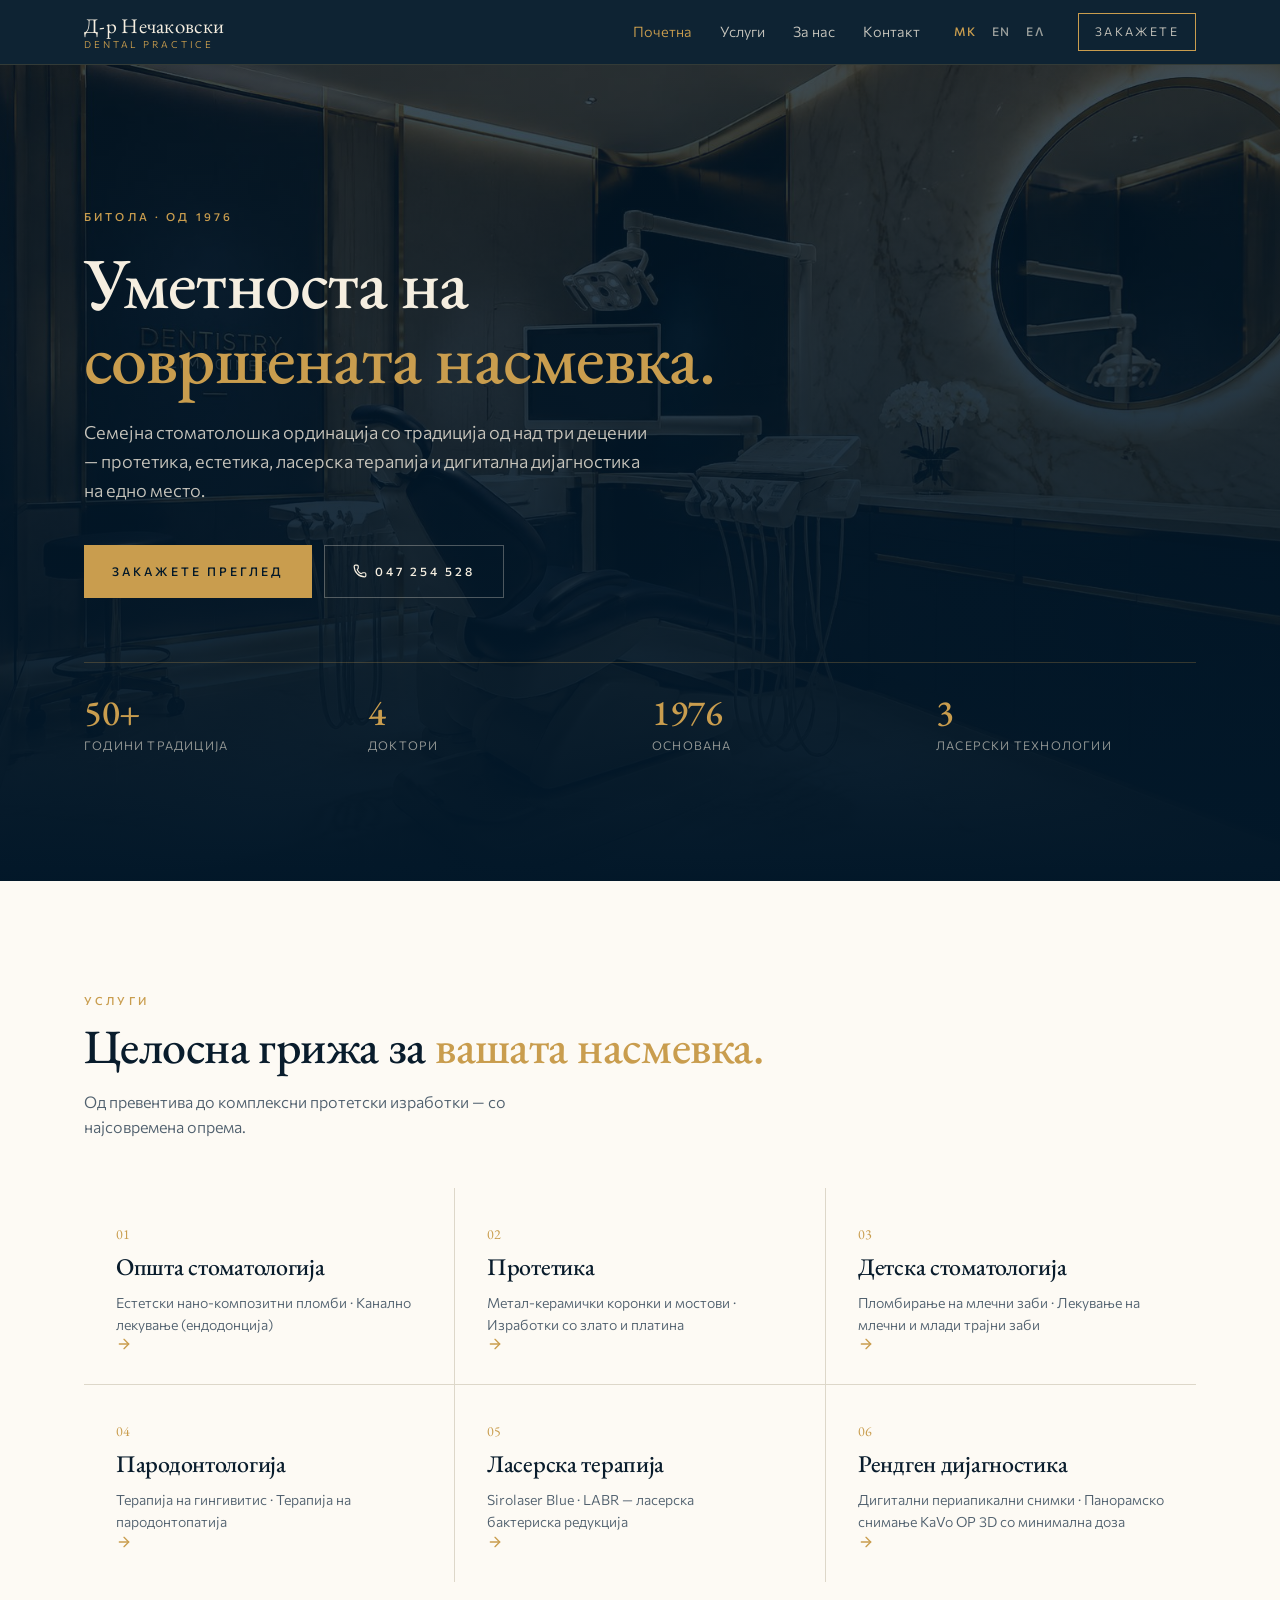
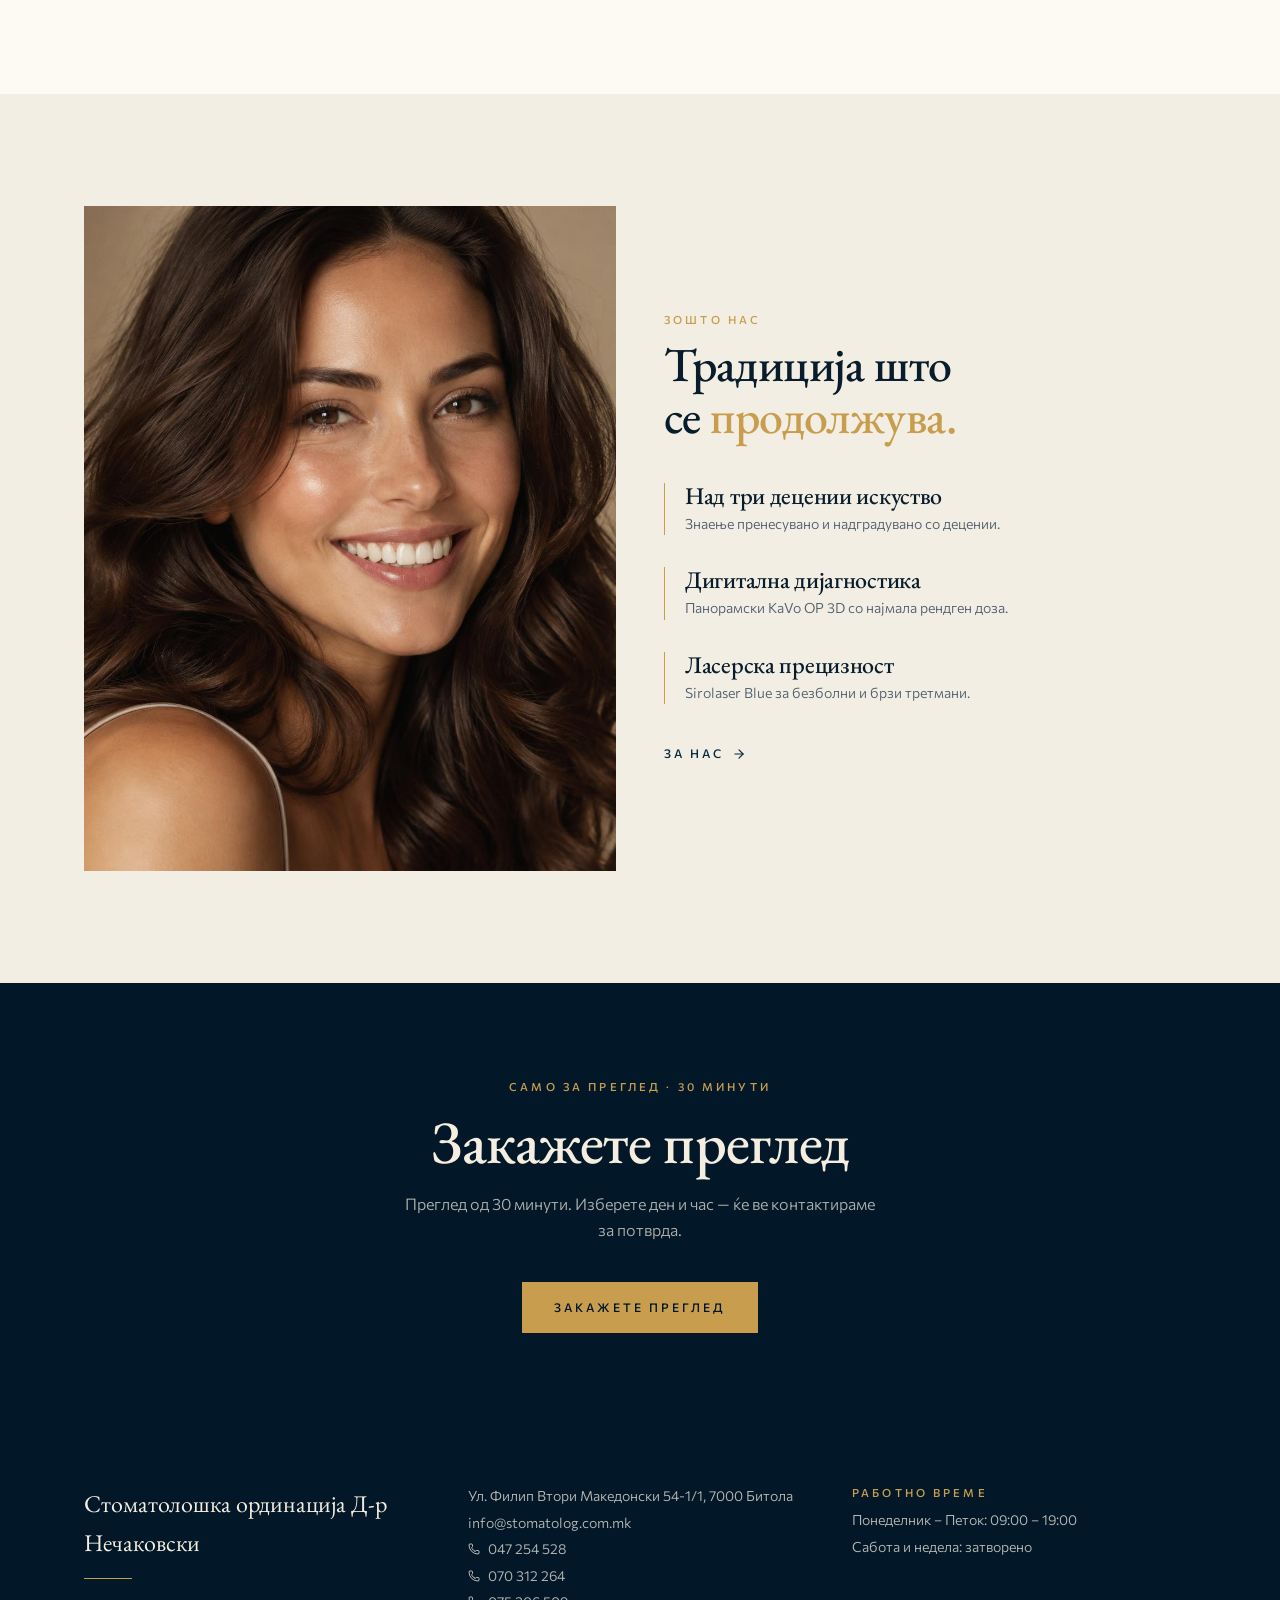
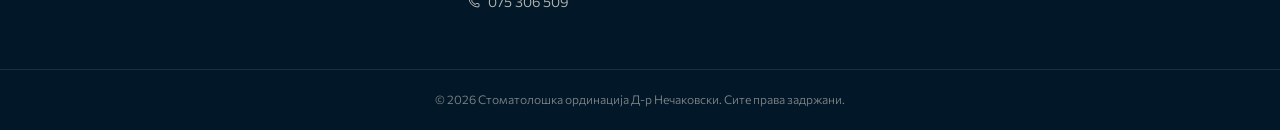
==== index.html @ 0f042809 "Add the Nechakovski practice site (necako build) Static MK/EN/EL rebuild of the Lovable preview: hom" ====
<!doctype html>
<html lang="mk">
<head>
<meta charset="utf-8">
<meta name="viewport" content="width=device-width, initial-scale=1">
<title>Д-р Нечаковски · Стоматолошка ординација во Битола</title>
<meta name="description" content="Семејна стоматолошка ординација во Битола: протетика, естетика, ласер и дигитална дијагностика. Закажете преглед онлајн.">
<meta name="robots" content="noindex, nofollow">
<meta property="og:type" content="website">
<meta property="og:title" content="Д-р Нечаковски · Стоматолошка ординација во Битола">
<meta property="og:description" content="Протетика, естетика, ласерска терапија. Закажете преглед онлајн.">
<meta name="twitter:card" content="summary_large_image">
<link rel="icon" href="assets/favicon.ico" type="image/x-icon">
<link rel="preload" as="image" href="assets/hero.jpg">
<link rel="preconnect" href="https://fonts.googleapis.com">
<link rel="preconnect" href="https://fonts.gstatic.com" crossorigin>
<link rel="stylesheet" href="https://fonts.googleapis.com/css2?family=EB+Garamond:wght@400;500;600&family=Commissioner:wght@300;400;500;600&display=swap">
<link rel="stylesheet" href="assets/site.css">
</head>
<body>

<div id="site-header"></div>

<main>

  <!-- Hero -->
  <section class="hero">
    <img class="hero-img" src="assets/hero.jpg" alt="" width="1600" height="1008" fetchpriority="high">
    <div class="hero-veil"></div>
    <div class="wrap hero-inner">
      <p class="eyebrow" data-i18n="heroEyebrow">Битола · од 1976</p>
      <h1 data-i18n-pair="heroTitle|heroTitleEm">Уметноста на <em>совршената насмевка.</em></h1>
      <p class="hero-text" data-i18n="heroText">Семејна стоматолошка ординација со традиција од над три децении — протетика, естетика, ласерска терапија и дигитална дијагностика на едно место.</p>
      <div class="hero-cta">
        <a class="btn btn-gold" href="booking.html"><span data-i18n="ctaBook">Закажете преглед</span></a>
        <a class="btn btn-ghost" id="hero-call" href="tel:+38947254528"></a>
      </div>
      <dl class="stats" id="stats"></dl>
    </div>
  </section>

  <!-- Services -->
  <section class="wrap section services">
    <p class="eyebrow" data-i18n="servicesEyebrow">Услуги</p>
    <h2 data-i18n-pair="servicesTitle|servicesTitleEm">Целосна грижа за <em>вашата насмевка.</em></h2>
    <p class="lede" data-i18n="servicesText">Од превентива до комплексни протетски изработки — со најсовремена опрема.</p>
    <div class="card-grid" id="service-cards"></div>
  </section>

  <!-- Why us -->
  <section class="split">
    <div class="wrap split-inner">
      <img src="assets/smile.jpg" alt="" loading="lazy" width="1008" height="1200">
      <div>
        <p class="eyebrow" data-i18n="whyTitle">Зошто нас</p>
        <h2 data-i18n-pair="aboutTitle|aboutTitleEm">Традиција што се <em>продолжува.</em></h2>
        <div class="why" id="why-list"></div>
        <a class="text-link" href="about.html" id="about-link"></a>
      </div>
    </div>
  </section>

  <!-- Booking CTA -->
  <section class="cta-band">
    <div class="wrap">
      <p class="eyebrow" data-i18n="bookInfo">Само за преглед · 30 минути</p>
      <h2 data-i18n="bookTitle">Закажете преглед</h2>
      <p class="sub" data-i18n="bookText">Преглед од 30 минути. Изберете ден и час — ќе ве контактираме за потврда.</p>
      <a class="btn btn-gold" href="booking.html"><span data-i18n="ctaBook">Закажете преглед</span></a>
    </div>
  </section>

</main>

<div id="site-footer"></div>

<script src="assets/i18n.js"></script>
<script>
window.PAGE_RENDER = function (t) {
  var S = window.SITE, el = S.el, C = window.CLINIC;

  /* Call button in the hero */
  var call = document.getElementById("hero-call");
  call.href = S.tel(C.phones[0]);
  call.innerHTML = S.icons.phone;
  call.appendChild(document.createTextNode(" " + C.phones[0]));

  /* Stats */
  var stats = [
    { n: "50", suffix: "+", l: t.stats.years },
    { n: "4", suffix: "", l: t.stats.doctors },
    { n: "1976", suffix: "", l: t.stats.founded },
    { n: "3", suffix: "", l: t.stats.laser }
  ];
  var dl = document.getElementById("stats");
  dl.replaceChildren.apply(dl, stats.map(function (s) {
    var box = el("div");
    box.appendChild(el("dt", null, s.n + s.suffix));
    box.appendChild(el("dd", null, s.l));
    return box;
  }));

  /* Service cards */
  var grid = document.getElementById("service-cards");
  grid.replaceChildren.apply(grid, t.categories.map(function (cat, i) {
    var a = el("a", "card");
    a.href = "services.html";
    a.appendChild(el("span", "card-num", "0" + (i + 1)));
    a.appendChild(el("h3", null, cat.name));
    a.appendChild(el("p", null, cat.items.slice(0, 2).join(" · ")));
    var arrow = el("span", "arrow");
    arrow.innerHTML = S.icons.arrow16;
    a.appendChild(arrow);
    return a;
  }));

  /* Why us */
  var why = document.getElementById("why-list");
  why.replaceChildren.apply(why, t.why.map(function (w) {
    var box = el("div", "why-item");
    box.appendChild(el("h3", null, w.t));
    box.appendChild(el("p", null, w.d));
    return box;
  }));

  /* About link */
  var link = document.getElementById("about-link");
  link.textContent = t.nav.about + " ";
  var arrow = el("span");
  arrow.innerHTML = window.SITE.icons.arrow;
  link.appendChild(arrow);
};
</script>
<script src="assets/site.js"></script>
</body>
</html>
---- assets/site.css ----
/* ==========================================================================
   Д-р Нечаковски · Dental Practice
   Design tokens kept byte-identical to the original build; typography
   rebuilt on EB Garamond + Commissioner so Latin, Cyrillic and Greek all
   render in the real typeface (Cormorant Garamond ships no Greek glyphs).
   ========================================================================== */

:root {
  --radius: .25rem;

  --background: oklch(98.5% .008 85);
  --foreground: oklch(22% .04 245);
  --card: oklch(100% 0 0);
  --primary: oklch(27% .06 245);
  --primary-foreground: oklch(97% .015 85);
  --secondary: oklch(95% .015 85);
  --muted: oklch(95% .012 85);
  --muted-foreground: oklch(48% .03 245);
  --gold: oklch(72% .11 80);
  --gold-soft: oklch(86% .06 85);
  --ink: oklch(20% .045 245);
  --ink-foreground: oklch(95% .02 85);
  --destructive: oklch(57.7% .245 27.325);
  --border: oklch(88% .02 85);
  --input: oklch(86% .02 85);

  --font-display: "EB Garamond", "Cormorant Garamond", Georgia, serif;
  --font-sans: "Commissioner", "Manrope", system-ui, -apple-system, sans-serif;

  --wrap: 72rem;   /* max-w-6xl */
  --gutter: 1.25rem;
  --header-h: 4rem;
}

*,
*::before,
*::after { box-sizing: border-box; margin: 0; padding: 0; border: 0 solid var(--border); }

html {
  -webkit-text-size-adjust: 100%;
  scroll-behavior: smooth;
  scroll-padding-top: calc(var(--header-h) + 1rem);
}

body {
  background-color: var(--background);
  color: var(--foreground);
  font-family: var(--font-sans);
  font-size: 1rem;
  line-height: 1.6;
  font-weight: 350;
  font-optical-sizing: auto;
  -webkit-font-smoothing: antialiased;
  -moz-osx-font-smoothing: grayscale;
  font-synthesis-weight: none;
  text-rendering: optimizeLegibility;
}

img, svg, video, iframe { display: block; vertical-align: middle; }
img, video { max-width: 100%; height: auto; }
ul, ol { list-style: none; }
a { color: inherit; text-decoration: none; }
button, input, select, textarea { font: inherit; letter-spacing: inherit; color: inherit; background: transparent; }
button { cursor: pointer; }

:focus-visible { outline: 2px solid var(--gold); outline-offset: 3px; }

/* --------------------------------------------------------------------------
   Display typography
   -------------------------------------------------------------------------- */

h1, h2, h3, h4 {
  font-family: var(--font-display);
  font-weight: 500;
  letter-spacing: -.012em;
  line-height: 1.08;
  text-wrap: balance;
  font-variant-numeric: lining-nums;
  font-feature-settings: "kern" 1, "liga" 1, "calt" 1;
}

/* The accent phrase is gold, never slanted. A Garamond italic turns Cyrillic
   т into a handwritten form that reads as a Bulgarian m — the practice asked
   for no italic anywhere, so this is upright in every language. */
h1 em, h2 em, h3 em, .display em { font-style: normal; color: var(--gold); }

p { text-wrap: pretty; }

.eyebrow {
  font-family: var(--font-sans);
  font-size: .7rem;
  font-weight: 500;
  letter-spacing: .28em;
  text-transform: uppercase;
  color: var(--gold);
  line-height: 1.4;
}

.gold-rule { display: block; width: 3rem; height: 1px; background: var(--gold); }

.muted { color: var(--muted-foreground); }

/* --------------------------------------------------------------------------
   Layout helpers
   -------------------------------------------------------------------------- */

.wrap { width: 100%; max-width: var(--wrap); margin-inline: auto; padding-inline: var(--gutter); }
.wrap-4xl { max-width: 56rem; }
.wrap-3xl { max-width: 48rem; }

.section { padding-block: 5rem; }
.lede { max-width: 36rem; margin-top: 1rem; color: var(--muted-foreground); }

@media (min-width: 48rem) {
  .section { padding-block: 7rem; }
}

/* --------------------------------------------------------------------------
   Buttons
   -------------------------------------------------------------------------- */

.btn {
  display: inline-flex;
  align-items: center;
  justify-content: center;
  gap: .5rem;
  padding: 1rem 1.75rem;
  font-size: .75rem;
  font-weight: 500;
  letter-spacing: .25em;
  text-transform: uppercase;
  transition: background-color .2s, color .2s, border-color .2s;
}

.btn-gold { background: var(--gold); color: var(--ink); }
.btn-gold:hover { background: var(--gold-soft); }

.btn-ghost { border: 1px solid color-mix(in oklab, var(--ink-foreground) 30%, transparent); }
.btn-ghost:hover { border-color: var(--gold); color: var(--gold); }

.btn-primary { background: var(--primary); color: var(--primary-foreground); }
.btn-primary:hover { background: var(--gold); color: var(--ink); }

.btn svg { flex: none; }

/* --------------------------------------------------------------------------
   Header
   -------------------------------------------------------------------------- */

.site-header {
  position: sticky;
  top: 0;
  z-index: 50;
  background: color-mix(in oklab, var(--ink) 95%, transparent);
  color: var(--ink-foreground);
  border-bottom: 1px solid color-mix(in oklab, var(--gold) 20%, transparent);
  backdrop-filter: blur(12px);
}

.header-bar {
  display: flex;
  align-items: center;
  justify-content: space-between;
  height: var(--header-h);
}

.brand { line-height: 1.15; }
.brand-name { display: block; font-family: var(--font-display); font-size: 1.3rem; letter-spacing: .015em; }
.brand-sub { display: block; margin-top: .1rem; font-size: .6rem; letter-spacing: .3em; text-transform: uppercase; color: var(--gold); }

.nav-desktop { display: none; align-items: center; gap: 1.75rem; font-size: .9rem; }
.nav-desktop a { color: color-mix(in oklab, var(--ink-foreground) 80%, transparent); transition: color .2s; }
.nav-desktop a:hover { color: var(--gold); }
.nav-desktop a[aria-current="page"] { color: var(--gold); }

.nav-book {
  border: 1px solid var(--gold);
  padding: .5rem 1rem;
  font-size: .75rem;
  letter-spacing: .2em;
  text-transform: uppercase;
  color: var(--gold);
}
.nav-book:hover { background: var(--gold); color: var(--ink) !important; }

.lang {
  display: flex;
  align-items: center;
  gap: .25rem;
  font-size: .75rem;
  letter-spacing: .1em;
}
.lang button {
  padding: .25rem .375rem;
  color: color-mix(in oklab, var(--ink-foreground) 60%, transparent);
  transition: color .2s;
  font-weight: 500;
}
.lang button:hover { color: var(--ink-foreground); }
.lang button[aria-pressed="true"] { color: var(--gold); }

.header-mobile { display: flex; align-items: center; gap: .5rem; }
.menu-toggle { padding: .5rem; display: grid; place-items: center; }

.nav-mobile {
  display: none;
  border-top: 1px solid color-mix(in oklab, var(--gold) 20%, transparent);
  padding: 0 var(--gutter) 1.5rem;
}
.nav-mobile.open { display: block; }
.nav-mobile a.m-link {
  display: block;
  padding: 1rem 0;
  font-family: var(--font-display);
  font-size: 1.5rem;
  border-bottom: 1px solid color-mix(in oklab, var(--ink-foreground) 10%, transparent);
}
.nav-mobile .m-book {
  display: block;
  margin-top: 1.25rem;
  padding: .75rem;
  text-align: center;
  background: var(--gold);
  color: var(--ink);
  font-size: .75rem;
  letter-spacing: .25em;
  text-transform: uppercase;
}

@media (min-width: 48rem) {
  .nav-desktop { display: flex; }
  .header-mobile { display: none; }
  .nav-mobile { display: none !important; }
}

/* --------------------------------------------------------------------------
   Hero
   -------------------------------------------------------------------------- */

.hero {
  position: relative;
  overflow: hidden;
  background: var(--ink);
  color: var(--ink-foreground);
}
.hero-img {
  position: absolute;
  inset: 0;
  width: 100%;
  height: 100%;
  object-fit: cover;
  opacity: .4;
}
.hero-veil {
  position: absolute;
  inset: 0;
  background: linear-gradient(to bottom,
    color-mix(in oklab, var(--ink) 40%, transparent),
    color-mix(in oklab, var(--ink) 70%, transparent) 50%,
    var(--ink));
}
.hero-inner { position: relative; padding-top: 6rem; padding-bottom: 5rem; }

.hero h1 {
  max-width: 48rem;
  margin-top: 1.25rem;
  font-size: clamp(2.75rem, 9vw, 4.5rem);
  line-height: 1.04;
}
.hero-text {
  max-width: 36rem;
  margin-top: 1.5rem;
  font-size: 1rem;
  color: color-mix(in oklab, var(--ink-foreground) 80%, transparent);
}
.hero-cta { display: flex; flex-direction: column; gap: .75rem; margin-top: 2.5rem; }

.stats {
  display: grid;
  grid-template-columns: repeat(2, minmax(0, 1fr));
  gap: 1.5rem;
  margin-top: 4rem;
  padding-top: 2rem;
  border-top: 1px solid color-mix(in oklab, var(--gold) 25%, transparent);
}
.stats dt {
  font-family: var(--font-display);
  font-size: 2.25rem;
  font-weight: 500;
  line-height: 1;
  color: var(--gold);
  font-variant-numeric: lining-nums tabular-nums;
  letter-spacing: -.01em;
}
.stats dd {
  margin-top: .35rem;
  font-size: .75rem;
  letter-spacing: .1em;
  text-transform: uppercase;
  color: color-mix(in oklab, var(--ink-foreground) 60%, transparent);
  line-height: 1.4;
}

@media (min-width: 40rem) {
  .hero-cta { flex-direction: row; }
}
@media (min-width: 48rem) {
  .hero-inner { padding-top: 9rem; padding-bottom: 8rem; }
  .hero-text { font-size: 1.125rem; }
  .stats { grid-template-columns: repeat(4, minmax(0, 1fr)); }
}

/* --------------------------------------------------------------------------
   Page hero (inner pages)
   -------------------------------------------------------------------------- */

.page-hero {
  background: var(--ink);
  color: var(--ink-foreground);
  padding-top: 4rem;
  padding-bottom: 3.5rem;
}
.page-hero h1 { margin-top: .75rem; font-size: clamp(2.5rem, 7vw, 3.75rem); }
.page-hero .gold-rule { margin-top: 1.5rem; }

/* --------------------------------------------------------------------------
   Services grid (home)
   -------------------------------------------------------------------------- */

.services h2 { margin-top: .75rem; font-size: clamp(2.25rem, 5vw, 3rem); }

.card-grid {
  display: grid;
  gap: 1px;
  background: var(--border);
  margin-top: 3rem;
}
.card {
  display: block;
  background: var(--background);
  padding: 2rem;
  transition: background-color .25s;
}
.card:hover { background: var(--card); }
.card-num { font-family: var(--font-display); font-size: .875rem; color: var(--gold); font-variant-numeric: lining-nums; }
.card h3 { margin-top: .5rem; font-size: 1.5rem; }
.card p { margin-top: .75rem; font-size: .875rem; color: var(--muted-foreground); }
.card .arrow { margin-top: 1.25rem; color: var(--gold); transition: transform .25s; }
.card:hover .arrow { transform: translateX(.25rem); }

@media (min-width: 40rem) { .card-grid { grid-template-columns: repeat(2, minmax(0, 1fr)); } }
@media (min-width: 64rem) { .card-grid { grid-template-columns: repeat(3, minmax(0, 1fr)); } }

/* --------------------------------------------------------------------------
   Why us / split section
   -------------------------------------------------------------------------- */

.split { background: var(--secondary); }
.split-inner {
  display: grid;
  gap: 3rem;
  align-items: center;
  padding-block: 5rem;
}
.split img { width: 100%; aspect-ratio: 4 / 5; object-fit: cover; height: auto; }
.split h2 { margin-top: .75rem; font-size: clamp(2.25rem, 5vw, 3rem); }
.why { margin-top: 2.5rem; display: grid; gap: 2rem; }
.why-item { border-left: 1px solid var(--gold); padding-left: 1.25rem; }
.why-item h3 { font-size: 1.5rem; }
.why-item p { margin-top: .25rem; font-size: .875rem; color: var(--muted-foreground); }
.text-link {
  display: inline-flex;
  align-items: center;
  gap: .5rem;
  margin-top: 2.5rem;
  font-size: .75rem;
  font-weight: 500;
  letter-spacing: .25em;
  text-transform: uppercase;
  color: var(--primary);
  transition: color .2s;
}
.text-link:hover { color: var(--gold); }

@media (min-width: 48rem) {
  .split-inner { grid-template-columns: repeat(2, minmax(0, 1fr)); padding-block: 7rem; }
}

/* --------------------------------------------------------------------------
   Closing CTA band
   -------------------------------------------------------------------------- */

.cta-band { background: var(--ink); color: var(--ink-foreground); }
.cta-band .wrap { max-width: 56rem; text-align: center; padding-block: 5rem; }
.cta-band h2 { margin-top: 1rem; font-size: clamp(2.25rem, 6vw, 3.75rem); }
.cta-band p.sub { max-width: 32rem; margin: 1rem auto 0; color: color-mix(in oklab, var(--ink-foreground) 70%, transparent); }
.cta-band .btn { margin-top: 2.5rem; padding-inline: 2rem; }

@media (min-width: 48rem) { .cta-band .wrap { padding-block: 6rem; } }

/* --------------------------------------------------------------------------
   Services page
   -------------------------------------------------------------------------- */

.service-list {
  display: grid;
  gap: 3rem;
  padding-block: 4rem;
}
.service-block .card-num { font-size: 1rem; }
.service-block h2 { margin-top: .25rem; font-size: 1.875rem; }
.service-block ul { margin-top: 1.25rem; border-top: 1px solid var(--border); }
.service-block li { padding-block: .75rem; font-size: .875rem; border-bottom: 1px solid var(--border); }
.center-cta { padding-bottom: 5rem; text-align: center; }

@media (min-width: 48rem) {
  .service-list { grid-template-columns: repeat(2, minmax(0, 1fr)); gap: 3rem; padding-block: 6rem; }
}

/* --------------------------------------------------------------------------
   About page
   -------------------------------------------------------------------------- */

.about-section { padding-block: 4rem; }
.about-photo { width: 100%; max-width: 48rem; object-fit: cover; }
.about-lede {
  margin-top: 2.5rem;
  max-width: 42rem;
  font-family: var(--font-display);
  font-size: 1.5rem;
  line-height: 1.38;
  letter-spacing: -.005em;
}
.team-grid { display: grid; gap: 1px; background: var(--border); margin-top: 3.5rem; }
.team-card { background: var(--background); padding: 2rem; }
.team-card h3 { font-size: 1.5rem; }
.team-card p { margin-top: .25rem; font-size: .75rem; letter-spacing: .1em; text-transform: uppercase; color: var(--gold); }
.founder { margin-top: 2rem; font-size: .875rem; color: var(--muted-foreground); }

@media (min-width: 40rem) { .team-grid { grid-template-columns: repeat(2, minmax(0, 1fr)); } }
@media (min-width: 48rem) {
  .about-section { padding-block: 6rem; }
  .about-lede { font-size: 1.875rem; }
}

/* --------------------------------------------------------------------------
   Contact page
   -------------------------------------------------------------------------- */

.contact-grid { display: grid; gap: 3rem; padding-block: 4rem; }
.contact-list { display: grid; gap: 2rem; align-content: start; justify-items: start; }
.contact-list > .contact-row { justify-self: stretch; }
.contact-row { display: flex; gap: 1rem; }
.contact-row svg { margin-top: .25rem; color: var(--gold); flex: none; }
.contact-row a { display: block; margin-top: .25rem; transition: color .2s; }
.contact-row a:hover { color: var(--gold); }
.contact-row p.val { margin-top: .25rem; }
.map { width: 100%; height: 24rem; border: 1px solid var(--border); }

@media (min-width: 48rem) {
  .contact-grid { grid-template-columns: repeat(2, minmax(0, 1fr)); padding-block: 6rem; }
  .map { height: 100%; min-height: 28rem; }
}

/* --------------------------------------------------------------------------
   Booking
   -------------------------------------------------------------------------- */

.booking-section { padding-block: 3.5rem; }
/* minmax(0,…) stops the scrolling day strip from stretching the grid track */
.booking-form { display: grid; grid-template-columns: minmax(0, 1fr); gap: 2.5rem; }
.booking-form > * { min-width: 0; }
.step-label { margin-bottom: 1rem; }

.day-strip {
  display: flex;
  gap: .5rem;
  overflow-x: auto;
  padding-bottom: .5rem;
  margin-inline: calc(var(--gutter) * -1);
  padding-inline: var(--gutter);
  scrollbar-width: thin;
}
.day {
  min-width: 4rem;
  flex: none;
  border: 1px solid var(--border);
  background: var(--card);
  padding: .75rem;
  text-align: center;
  transition: border-color .2s, background-color .2s, color .2s;
}
.day:hover { border-color: var(--gold); }
.day[aria-pressed="true"] { border-color: var(--primary); background: var(--primary); color: var(--primary-foreground); }
.day .dow { display: block; font-size: .65rem; letter-spacing: .1em; text-transform: uppercase; opacity: .7; }
.day .dom { display: block; font-family: var(--font-display); font-size: 1.5rem; line-height: 1.2; font-variant-numeric: lining-nums; }
.day .mon { display: block; font-size: .65rem; opacity: .7; }

.slot-grid { display: grid; grid-template-columns: repeat(4, minmax(0, 1fr)); gap: .5rem; }
.slot {
  border: 1px solid var(--border);
  background: var(--card);
  padding: .75rem 0;
  font-size: .875rem;
  font-variant-numeric: lining-nums tabular-nums;
  transition: border-color .2s, background-color .2s, color .2s;
}
.slot:hover { border-color: var(--gold); }
.slot[aria-pressed="true"] { border-color: var(--gold); background: var(--gold); color: var(--ink); }
/* shown so the day reads as full, but not offered */
.slot--taken {
  color: color-mix(in oklab, var(--muted-foreground) 55%, transparent);
  background: var(--secondary);
  border-style: dashed;
  cursor: not-allowed;
  text-decoration: line-through;
}
.slot--taken:hover { border-color: var(--border); }

@media (min-width: 40rem) { .slot-grid { grid-template-columns: repeat(5, minmax(0, 1fr)); } }

.fields { display: grid; gap: 1.25rem; }
.field { display: block; }
.field > span { font-size: .875rem; }
.field .req { color: var(--gold); }
.field .opt { color: var(--muted-foreground); }
.field input {
  width: 100%;
  margin-top: .25rem;
  padding-block: .75rem;
  font-size: 1.125rem;
  border-bottom: 1px solid var(--input);
  transition: border-color .2s;
}
.field input:focus { outline: none; border-color: var(--gold); }
.err { display: block; margin-top: .25rem; font-size: .875rem; color: var(--destructive); }

.submit { width: 100%; padding-block: 1rem; }
.submit:disabled { opacity: .6; cursor: default; }
.fineprint { text-align: center; font-size: .75rem; color: var(--muted-foreground); }

.booking-done {
  border: 1px solid color-mix(in oklab, var(--gold) 40%, transparent);
  background: var(--card);
  padding: 2.5rem;
  text-align: center;
}
.booking-done h2 { margin-top: 1rem; font-size: 2.25rem; }
.booking-done p { margin-top: .75rem; color: var(--muted-foreground); }
.booking-done .when { margin-top: 1.5rem; font-family: var(--font-display); font-size: 1.5rem; color: var(--foreground); }
.booking-done svg { margin-inline: auto; color: var(--gold); }

@media (min-width: 48rem) { .booking-section { padding-block: 5rem; } }

/* --------------------------------------------------------------------------
   Footer
   -------------------------------------------------------------------------- */

.site-footer { background: var(--ink); color: var(--ink-foreground); }
.footer-grid { display: grid; gap: 2.5rem; padding-block: 3.5rem; }
.footer-grid .f-name { font-family: var(--font-display); font-size: 1.5rem; }
.footer-grid .f-name + .gold-rule { margin-top: 1rem; }
.f-col { font-size: .875rem; color: color-mix(in oklab, var(--ink-foreground) 75%, transparent); }
.f-col > * + * { margin-top: .25rem; }
.f-col a { display: block; transition: color .2s; }
.f-col a:hover { color: var(--gold); }
.f-col a.phone { display: flex; align-items: center; gap: .5rem; }
.f-hours .eyebrow { margin-bottom: .5rem; }
.copyright {
  border-top: 1px solid color-mix(in oklab, var(--ink-foreground) 10%, transparent);
  padding-block: 1.25rem;
  text-align: center;
  font-size: .75rem;
  color: color-mix(in oklab, var(--ink-foreground) 50%, transparent);
}

@media (min-width: 48rem) {
  .footer-grid { grid-template-columns: repeat(3, minmax(0, 1fr)); }
}

/* --------------------------------------------------------------------------
   Motion
   -------------------------------------------------------------------------- */

@media (prefers-reduced-motion: reduce) {
  html { scroll-behavior: auto; }
  *, *::before, *::after { transition-duration: .01ms !important; animation-duration: .01ms !important; }
}
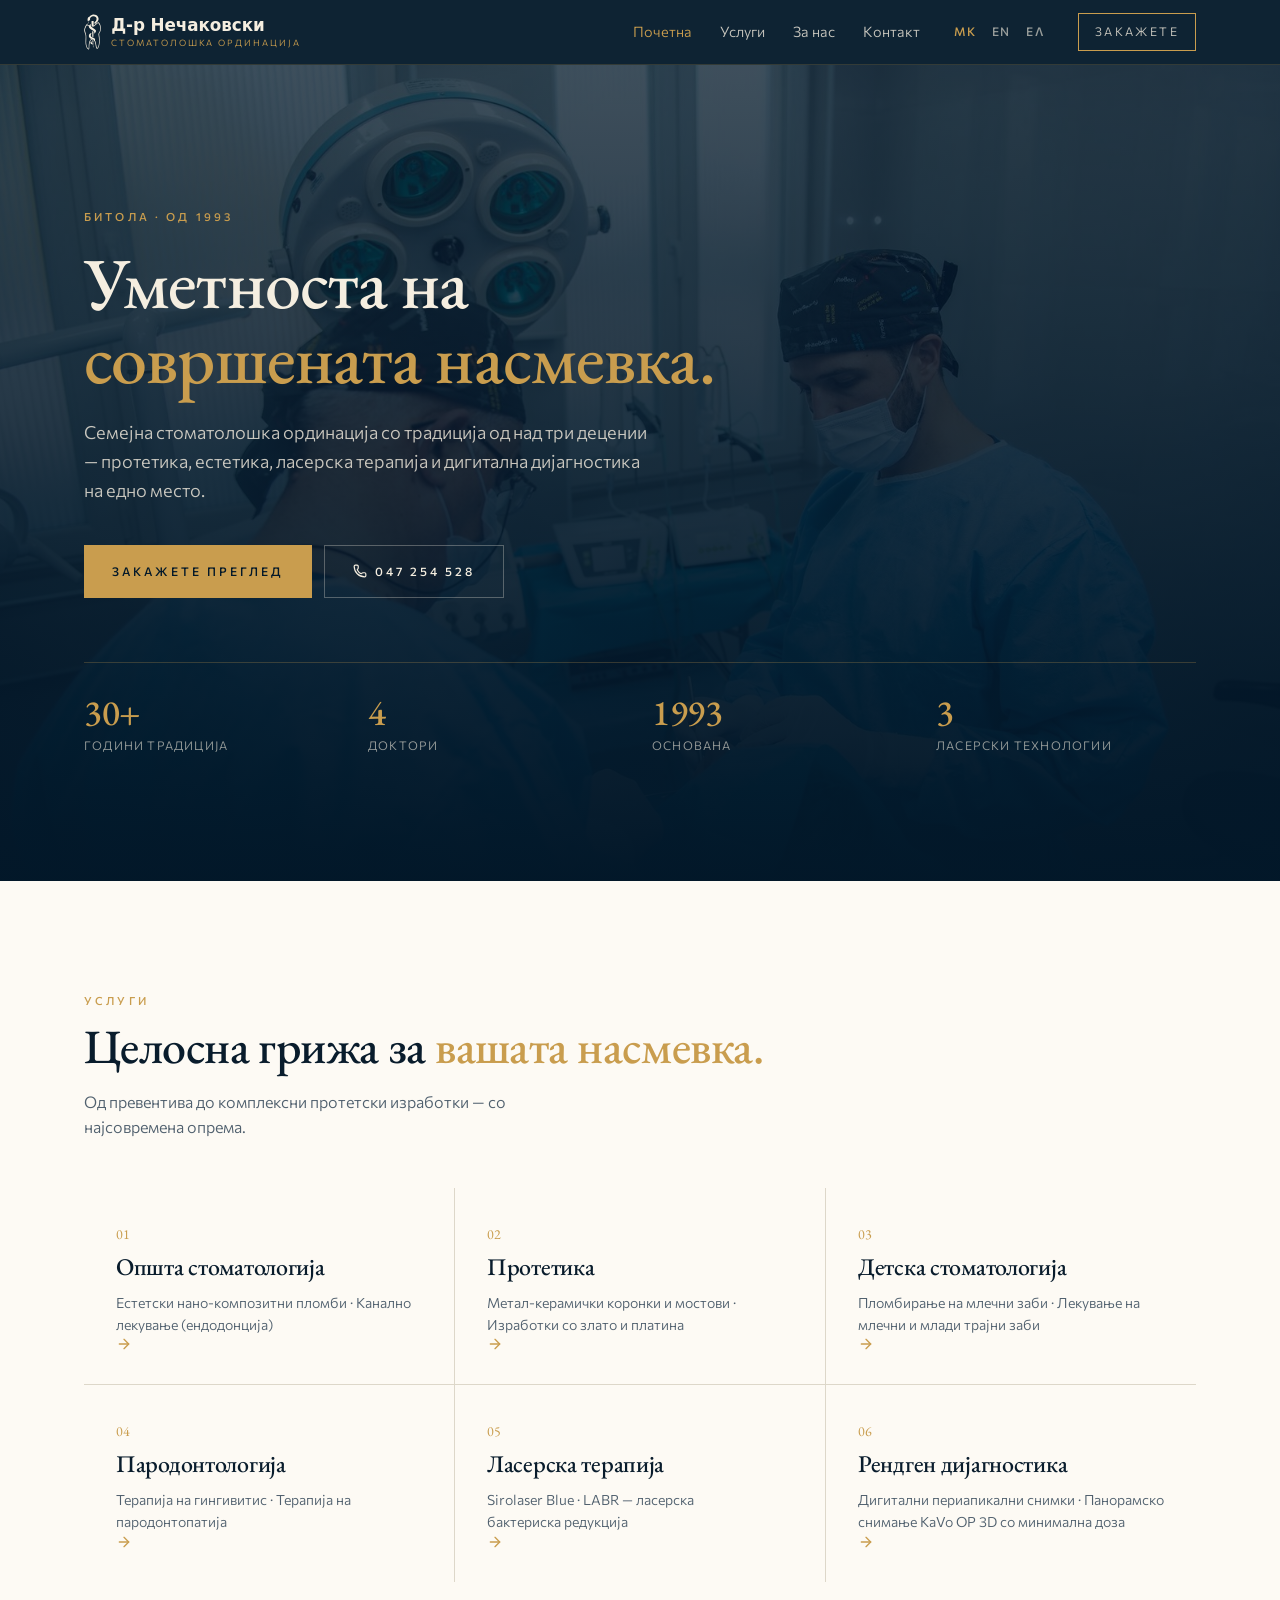
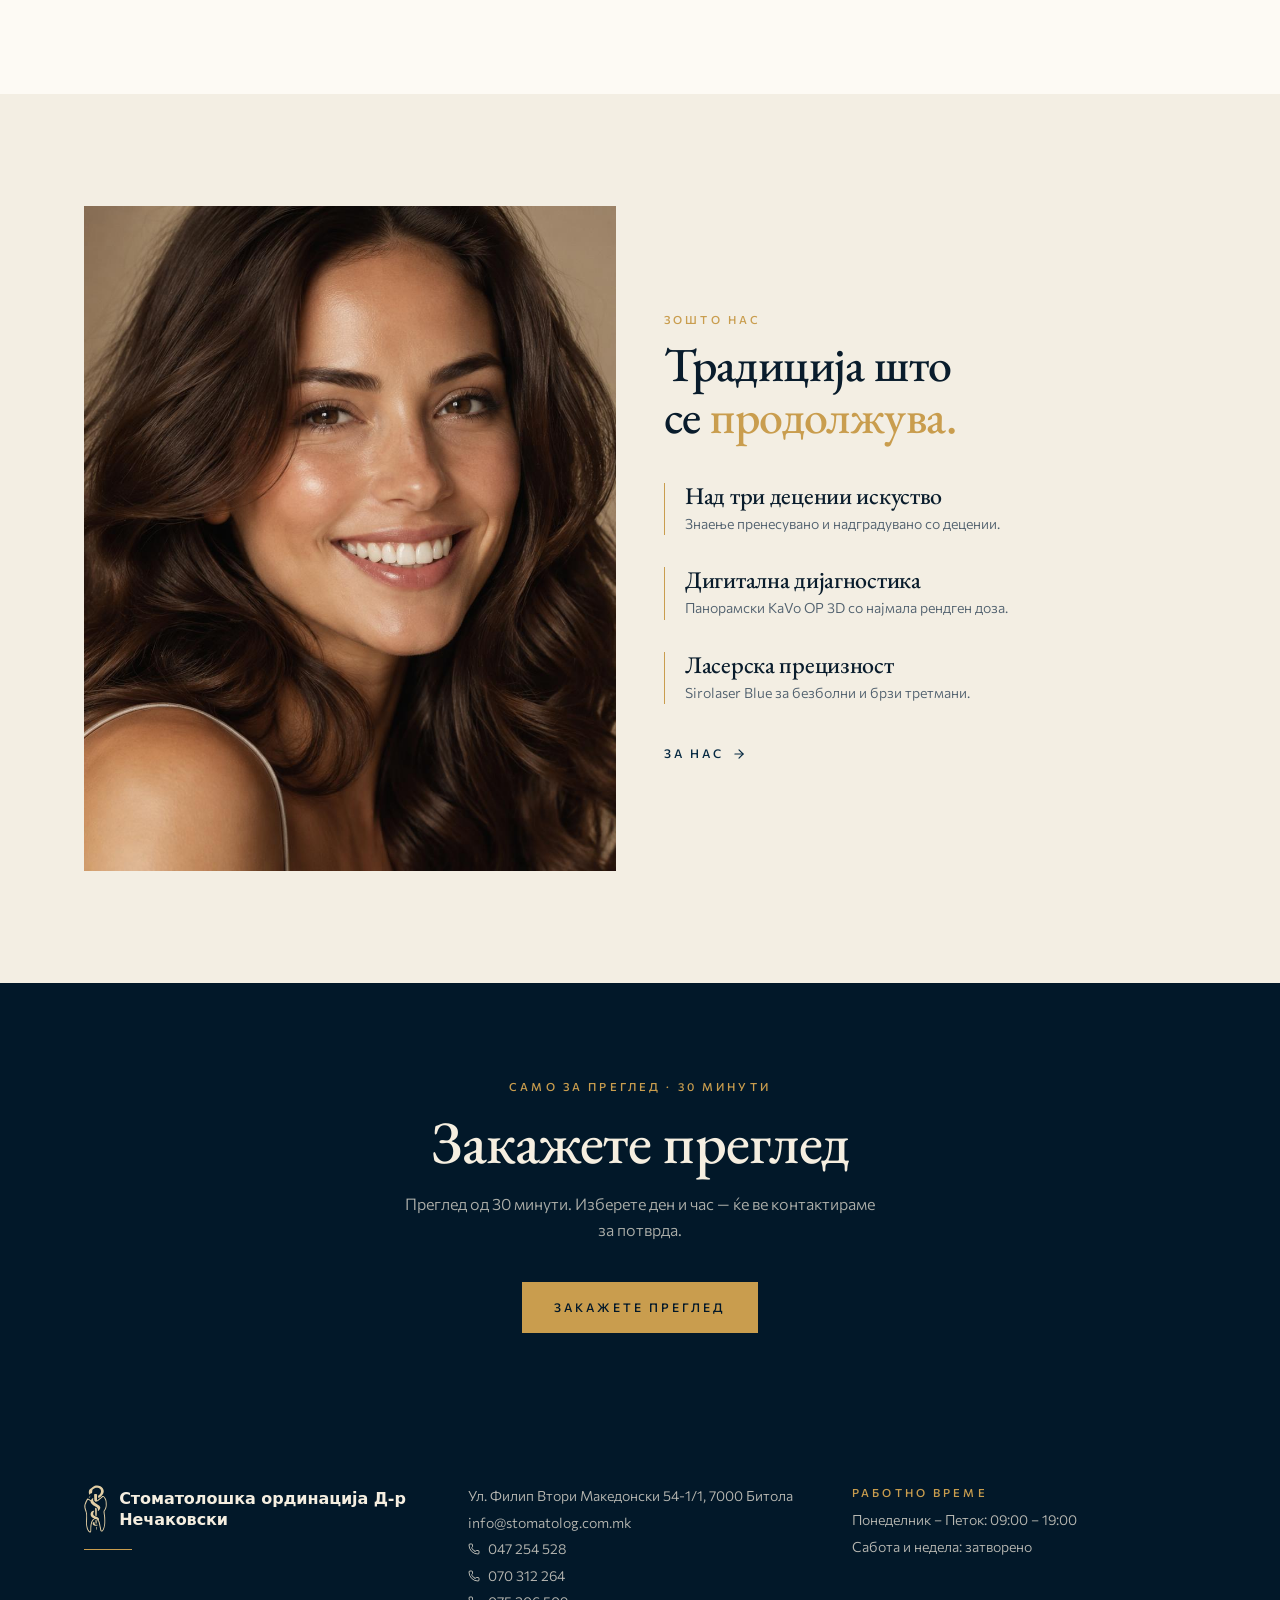
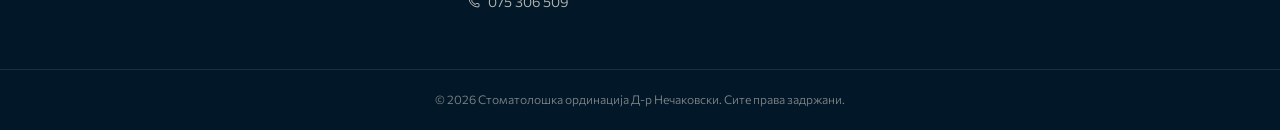
==== commit 28ca2c1a: "Founded 1993, the practice's own mark and a real hero photo His notes of 28 Oct: - founded 1993, not" ====
--- a/index.html
+++ b/index.html
@@ -10,7 +10,7 @@
 <meta property="og:title" content="Д-р Нечаковски · Стоматолошка ординација во Битола">
 <meta property="og:description" content="Протетика, естетика, ласерска терапија. Закажете преглед онлајн.">
 <meta name="twitter:card" content="summary_large_image">
-<link rel="icon" href="assets/favicon.ico" type="image/x-icon">
+<link rel="icon" href="assets/favicon.svg" type="image/svg+xml">
 <link rel="preload" as="image" href="assets/hero.jpg">
 <link rel="preconnect" href="https://fonts.googleapis.com">
 <link rel="preconnect" href="https://fonts.gstatic.com" crossorigin>
@@ -28,7 +28,7 @@
     <img class="hero-img" src="assets/hero.jpg" alt="" width="1600" height="1008" fetchpriority="high">
     <div class="hero-veil"></div>
     <div class="wrap hero-inner">
-      <p class="eyebrow" data-i18n="heroEyebrow">Битола · од 1976</p>
+      <p class="eyebrow" data-i18n="heroEyebrow">Битола · од 1993</p>
       <h1 data-i18n-pair="heroTitle|heroTitleEm">Уметноста на <em>совршената насмевка.</em></h1>
       <p class="hero-text" data-i18n="heroText">Семејна стоматолошка ординација со традиција од над три децении — протетика, естетика, ласерска терапија и дигитална дијагностика на едно место.</p>
       <div class="hero-cta">
@@ -87,9 +87,9 @@
 
   /* Stats */
   var stats = [
-    { n: "50", suffix: "+", l: t.stats.years },
+    { n: "30", suffix: "+", l: t.stats.years },
     { n: "4", suffix: "", l: t.stats.doctors },
-    { n: "1976", suffix: "", l: t.stats.founded },
+    { n: "1993", suffix: "", l: t.stats.founded },
     { n: "3", suffix: "", l: t.stats.laser }
   ];
   var dl = document.getElementById("stats");
--- a/assets/site.css
+++ b/assets/site.css
@@ -26,6 +26,7 @@
 
   --font-display: "EB Garamond", "Cormorant Garamond", Georgia, serif;
   --font-sans: "Commissioner", "Manrope", system-ui, -apple-system, sans-serif;
+  --font-logo: Verdana, Geneva, "DejaVu Sans", sans-serif;   /* their wordmark */
 
   --wrap: 72rem;   /* max-w-6xl */
   --gutter: 1.25rem;
@@ -164,9 +165,20 @@
   height: var(--header-h);
 }
 
-.brand { line-height: 1.15; }
-.brand-name { display: block; font-family: var(--font-display); font-size: 1.3rem; letter-spacing: .015em; }
-.brand-sub { display: block; margin-top: .1rem; font-size: .6rem; letter-spacing: .3em; text-transform: uppercase; color: var(--gold); }
+.brand { display: flex; align-items: center; gap: .6rem; line-height: 1.15; }
+.brand-text { display: block; }
+/* the mark is masked rather than inlined, so one cached file serves the dark
+   header and the gold footer and still follows currentColor */
+.brand-mark {
+  flex: none;
+  width: 1.1rem; height: 2.28rem;      /* the artwork is 306 : 635 */
+  background: currentColor;
+  -webkit-mask: url(logo.svg) center / contain no-repeat;
+  mask: url(logo.svg) center / contain no-repeat;
+}
+/* the practice sets its name in Verdana Bold — their wordmark, not ours */
+.brand-name { display: block; font-family: var(--font-logo); font-weight: 700; font-size: 1.05rem; letter-spacing: -.005em; }
+.brand-sub { display: block; margin-top: .15rem; font-size: .55rem; letter-spacing: .22em; text-transform: uppercase; color: var(--gold); }
 
 .nav-desktop { display: none; align-items: center; gap: 1.75rem; font-size: .9rem; }
 .nav-desktop a { color: color-mix(in oklab, var(--ink-foreground) 80%, transparent); transition: color .2s; }
@@ -558,8 +570,10 @@
 
 .site-footer { background: var(--ink); color: var(--ink-foreground); }
 .footer-grid { display: grid; gap: 2.5rem; padding-block: 3.5rem; }
-.footer-grid .f-name { font-family: var(--font-display); font-size: 1.5rem; }
-.footer-grid .f-name + .gold-rule { margin-top: 1rem; }
+.f-brand { display: flex; align-items: center; gap: .75rem; color: var(--gold-soft); }
+.f-brand .brand-mark { width: 1.45rem; height: 3rem; }
+.footer-grid .f-name { font-family: var(--font-logo); font-weight: 700; font-size: 1rem; line-height: 1.35; letter-spacing: -.005em; color: var(--ink-foreground); }
+.f-brand + .gold-rule { margin-top: 1rem; }
 .f-col { font-size: .875rem; color: color-mix(in oklab, var(--ink-foreground) 75%, transparent); }
 .f-col > * + * { margin-top: .25rem; }
 .f-col a { display: block; transition: color .2s; }
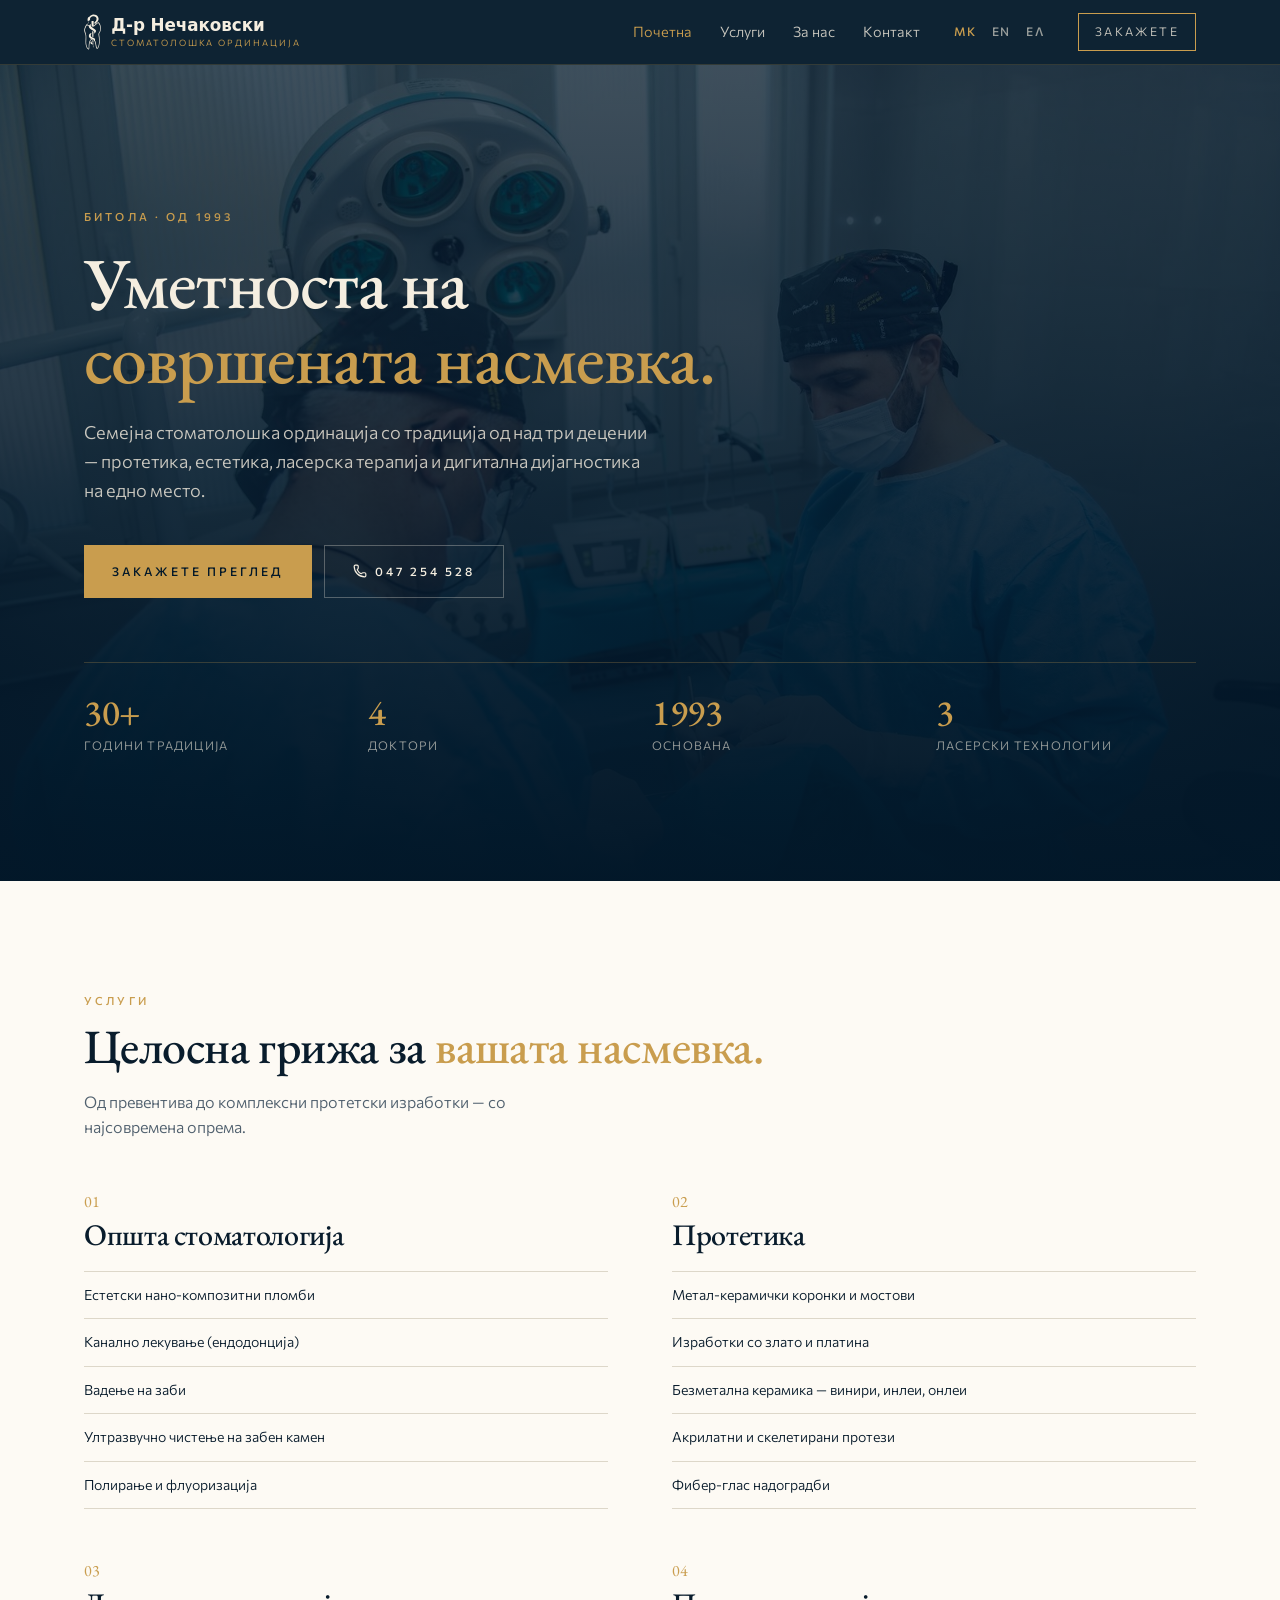
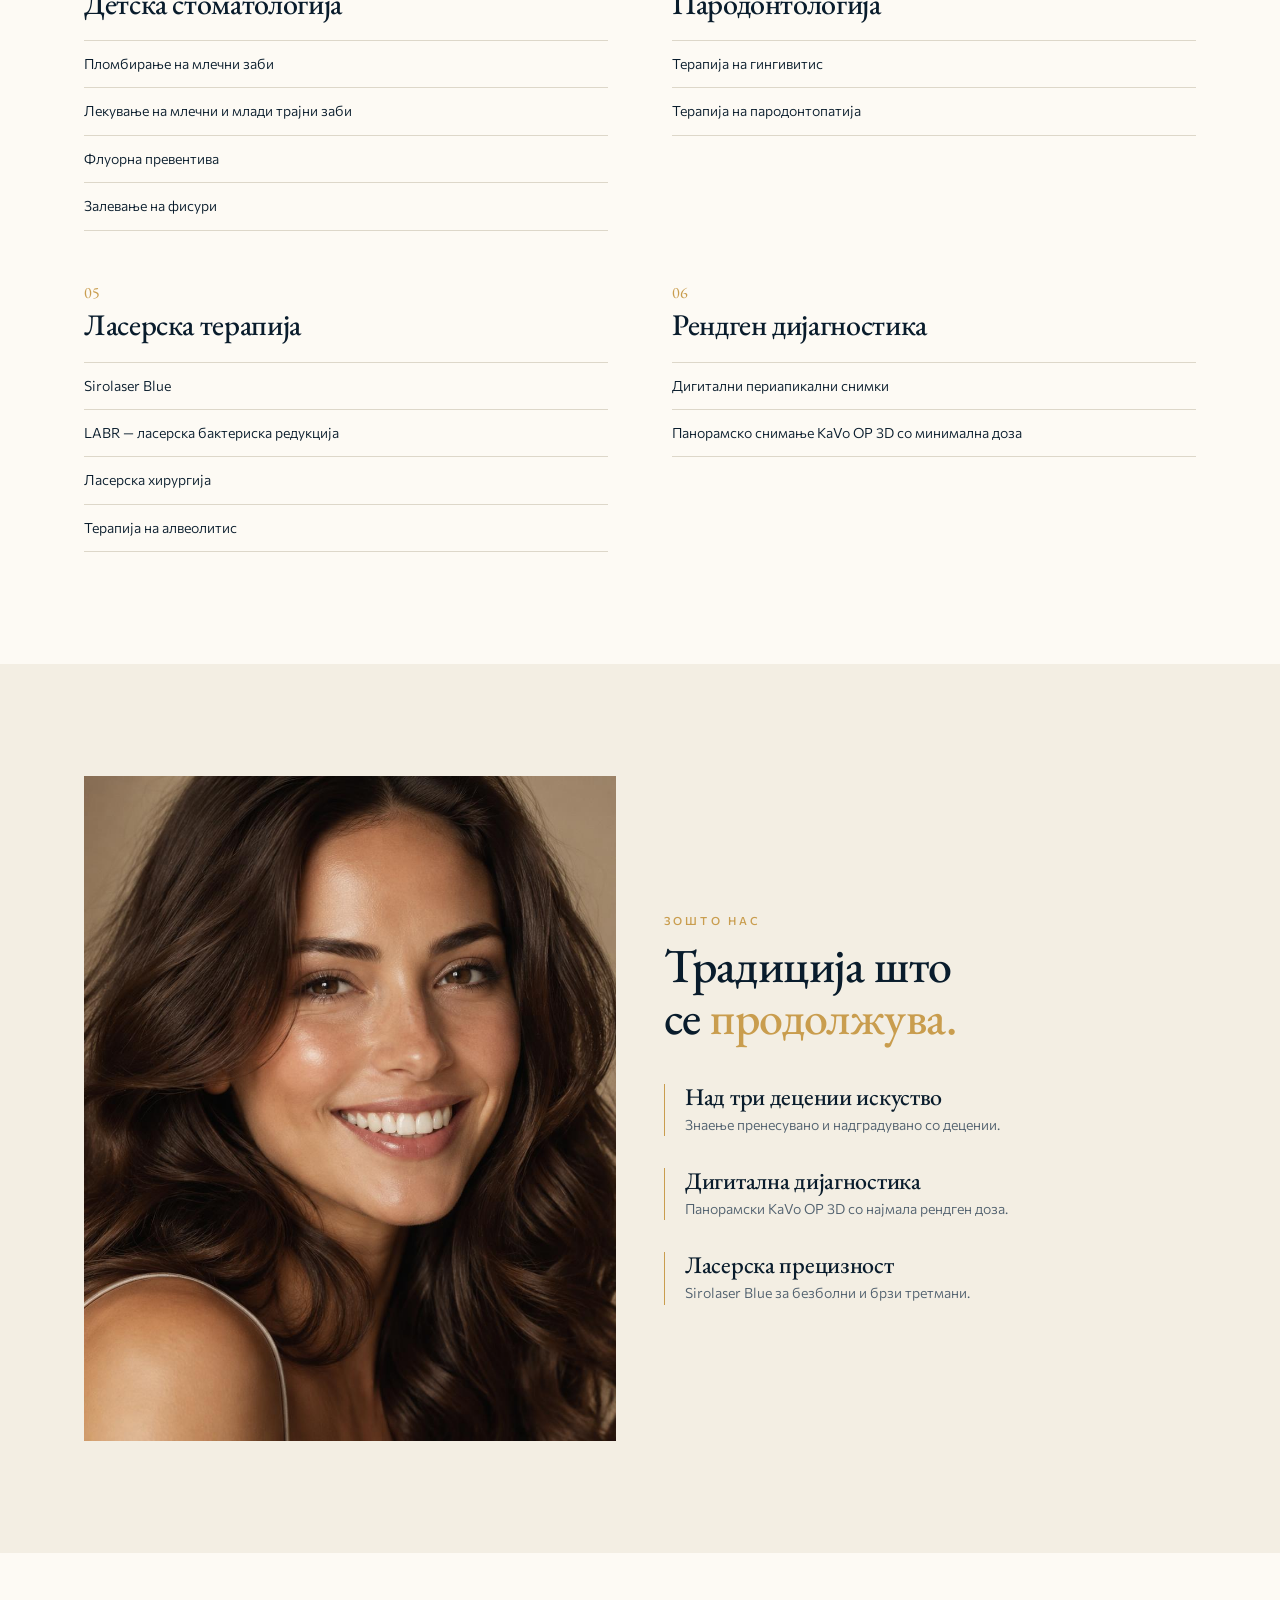
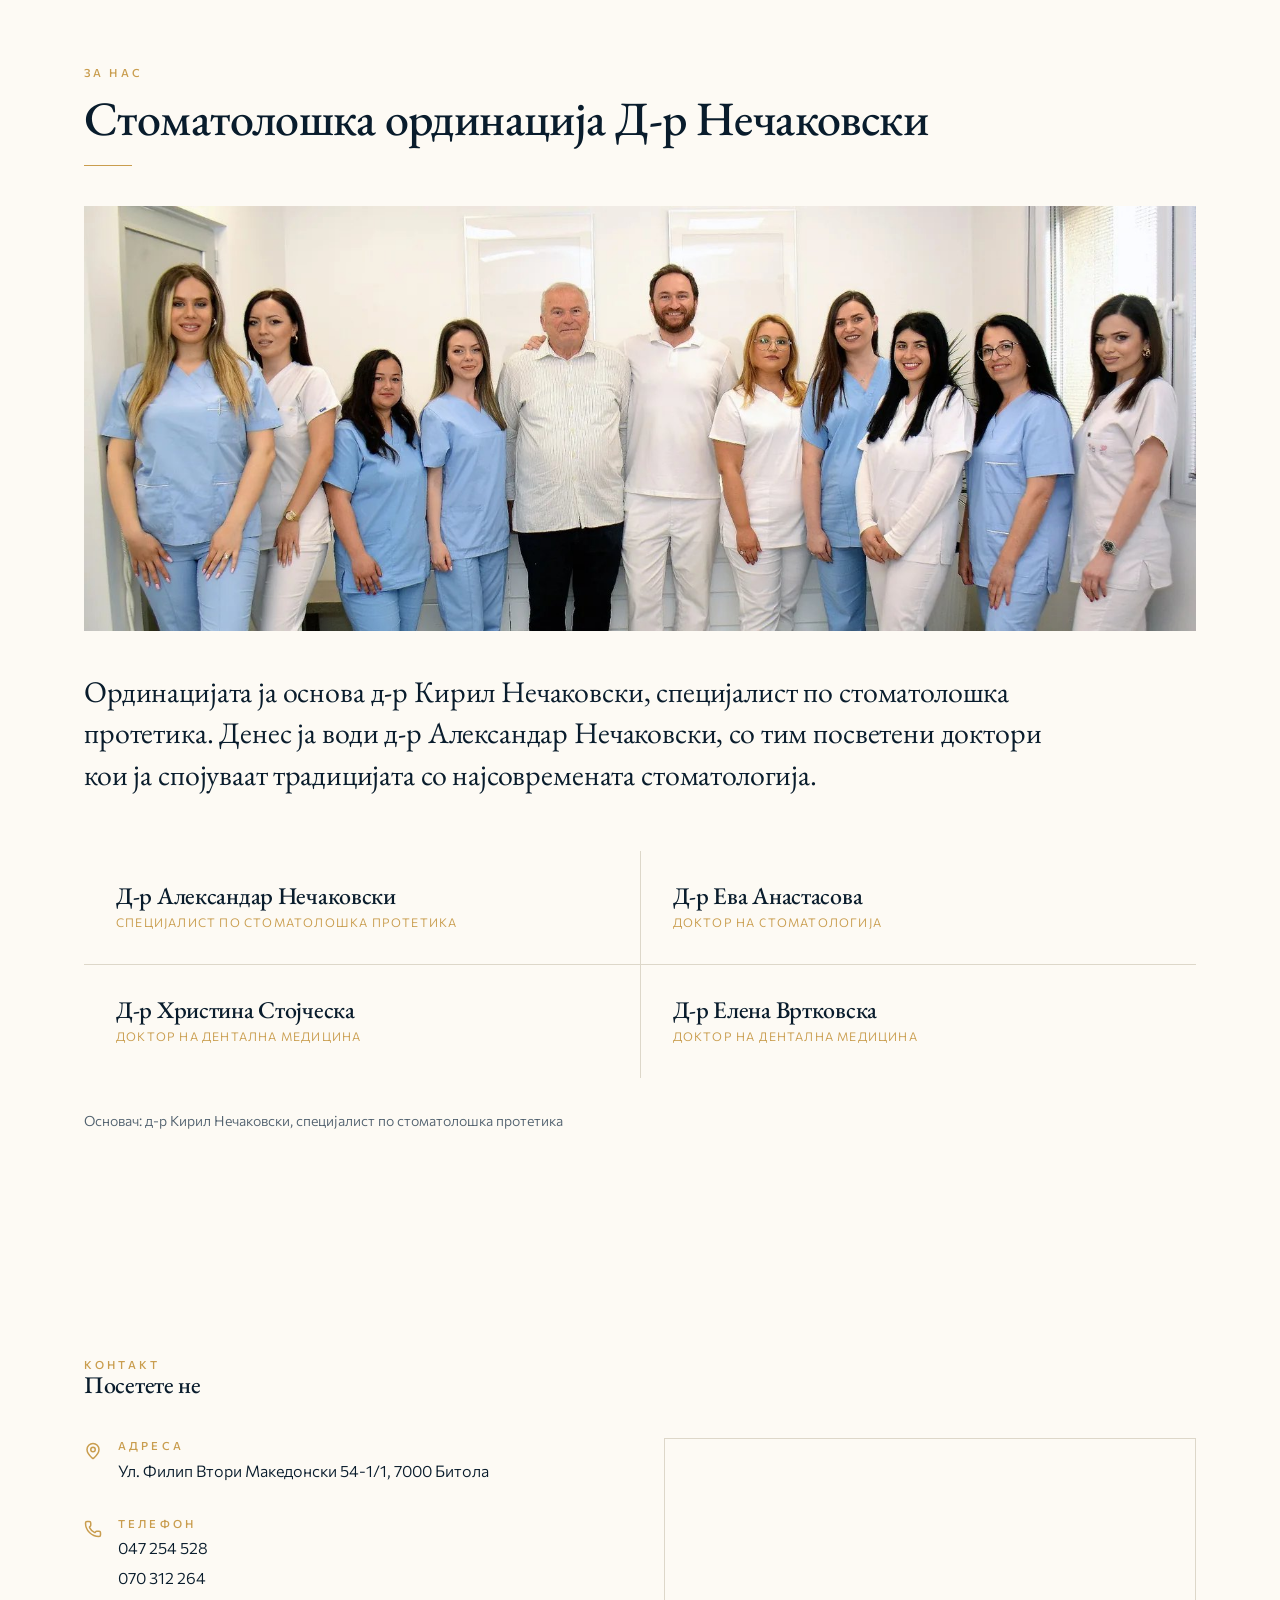
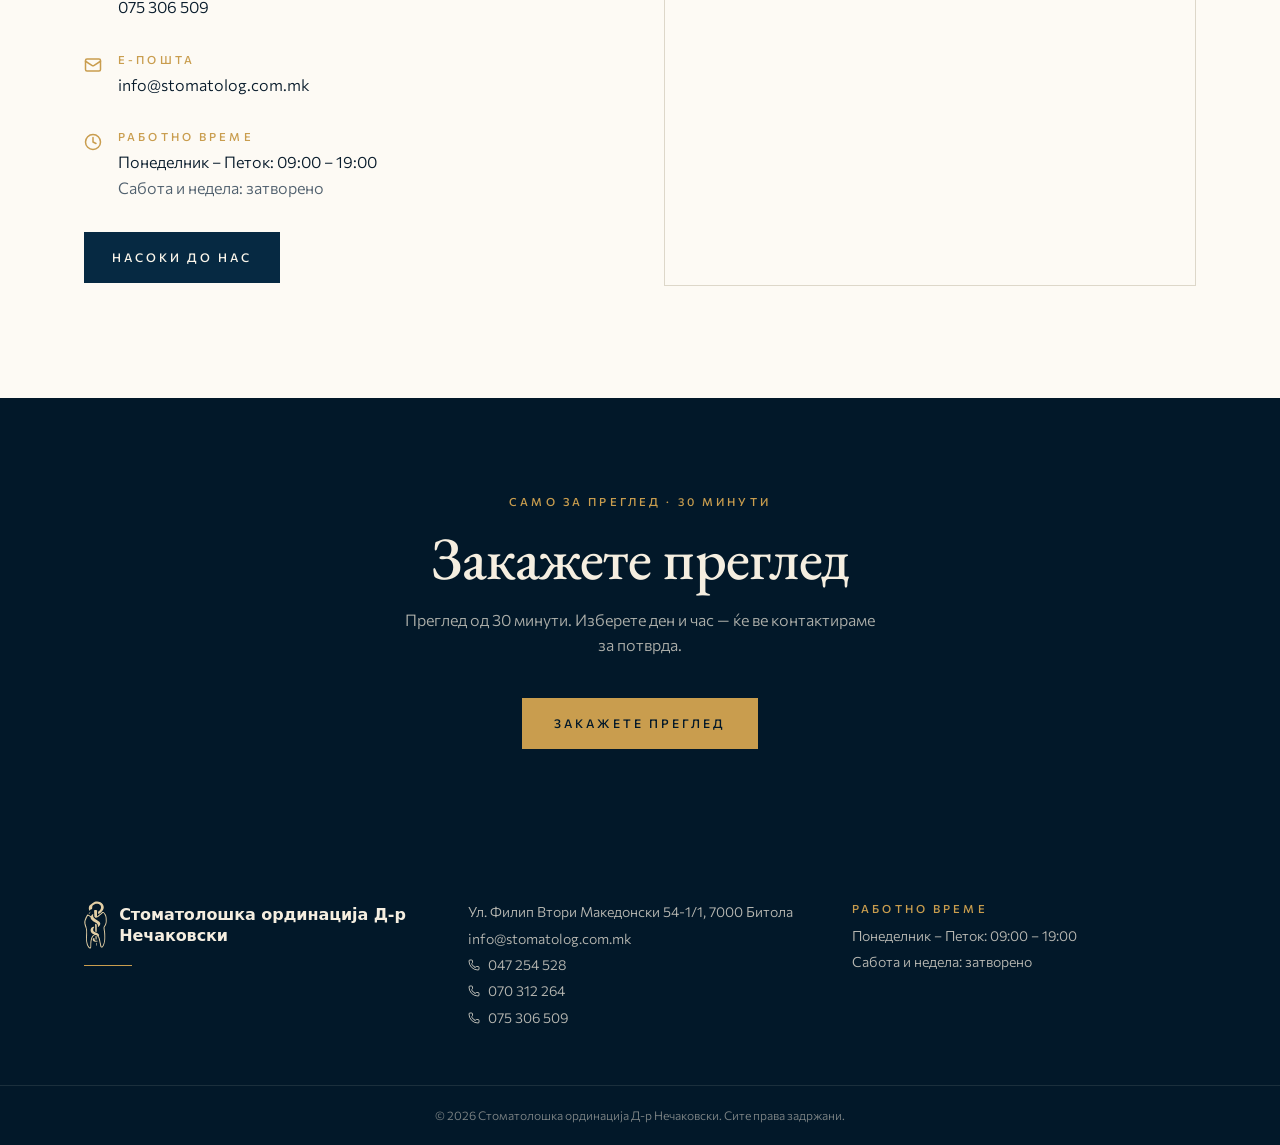
==== commit a7c6c339: "One scrolling page, and keep "Д-р Нечаковски" whole His notes of 2 Nov:  - "neka e endless scroll od" ====
--- a/index.html
+++ b/index.html
@@ -24,8 +24,8 @@
 <main>
 
   <!-- Hero -->
-  <section class="hero">
-    <img class="hero-img" src="assets/hero.jpg" alt="" width="1600" height="1008" fetchpriority="high">
+  <section class="hero" id="pocetna">
+    <img class="hero-img" src="assets/hero.jpg" alt="" width="1600" height="1006" fetchpriority="high">
     <div class="hero-veil"></div>
     <div class="wrap hero-inner">
       <p class="eyebrow" data-i18n="heroEyebrow">Битола · од 1993</p>
@@ -39,12 +39,12 @@
     </div>
   </section>
 
-  <!-- Services -->
-  <section class="wrap section services">
+  <!-- Services: every category, in full -->
+  <section class="wrap section services" id="uslugi">
     <p class="eyebrow" data-i18n="servicesEyebrow">Услуги</p>
     <h2 data-i18n-pair="servicesTitle|servicesTitleEm">Целосна грижа за <em>вашата насмевка.</em></h2>
     <p class="lede" data-i18n="servicesText">Од превентива до комплексни протетски изработки — со најсовремена опрема.</p>
-    <div class="card-grid" id="service-cards"></div>
+    <div class="service-list" id="service-list"></div>
   </section>
 
   <!-- Why us -->
@@ -55,8 +55,30 @@
         <p class="eyebrow" data-i18n="whyTitle">Зошто нас</p>
         <h2 data-i18n-pair="aboutTitle|aboutTitleEm">Традиција што се <em>продолжува.</em></h2>
         <div class="why" id="why-list"></div>
-        <a class="text-link" href="about.html" id="about-link"></a>
       </div>
+    </div>
+  </section>
+
+  <!-- About and the team -->
+  <section class="wrap section about-section" id="za-nas">
+    <p class="eyebrow" data-i18n="aboutEyebrow">За нас</p>
+    <h2 class="clinic-title" data-i18n="clinic">Стоматолошка ординација Д-⁠р Нечаковски</h2>
+    <span class="gold-rule"></span>
+    <img class="about-photo" src="assets/team.jpg" alt="" loading="lazy" width="1600" height="612"
+         data-i18n-attr="alt:clinic">
+    <p class="about-lede display" data-i18n="aboutText">Ординацијата ја основа д-р Кирил Нечаковски, специјалист по стоматолошка протетика. Денес ја води д-р Александар Нечаковски, со тим посветени доктори кои ја спојуваат традицијата со најсовремената стоматологија.</p>
+    <div class="team-grid" id="team"></div>
+    <p class="founder" data-i18n="founder">Основач: д-р Кирил Нечаковски, специјалист по стоматолошка протетика</p>
+  </section>
+
+  <!-- Contact -->
+  <section class="wrap section" id="kontakt">
+    <p class="eyebrow" data-i18n="contactEyebrow">Контакт</p>
+    <h2 data-i18n="contactTitle">Посетете не</h2>
+    <div class="contact-grid">
+      <div class="contact-list" id="contact-list"></div>
+      <iframe class="map" id="map" title="Map" loading="lazy"
+              referrerpolicy="no-referrer-when-downgrade"></iframe>
     </div>
   </section>
 
@@ -100,18 +122,17 @@
     return box;
   }));
 
-  /* Service cards */
-  var grid = document.getElementById("service-cards");
-  grid.replaceChildren.apply(grid, t.categories.map(function (cat, i) {
-    var a = el("a", "card");
-    a.href = "services.html";
-    a.appendChild(el("span", "card-num", "0" + (i + 1)));
-    a.appendChild(el("h3", null, cat.name));
-    a.appendChild(el("p", null, cat.items.slice(0, 2).join(" · ")));
-    var arrow = el("span", "arrow");
-    arrow.innerHTML = S.icons.arrow16;
-    a.appendChild(arrow);
-    return a;
+  /* Every service, in full — the page is one scroll now, so there is no
+     separate services page to link out to */
+  var list = document.getElementById("service-list");
+  list.replaceChildren.apply(list, t.categories.map(function (cat, i) {
+    var block = el("div", "service-block");
+    block.appendChild(el("span", "card-num", "0" + (i + 1)));
+    block.appendChild(el("h3", null, cat.name));
+    var ul = el("ul");
+    cat.items.forEach(function (item) { ul.appendChild(el("li", null, item)); });
+    block.appendChild(ul);
+    return block;
   }));
 
   /* Why us */
@@ -123,12 +144,50 @@
     return box;
   }));
 
-  /* About link */
-  var link = document.getElementById("about-link");
-  link.textContent = t.nav.about + " ";
-  var arrow = el("span");
-  arrow.innerHTML = window.SITE.icons.arrow;
-  link.appendChild(arrow);
+  /* Team */
+  var team = document.getElementById("team");
+  team.replaceChildren.apply(team, t.team.map(function (m) {
+    var card = el("div", "team-card");
+    card.appendChild(el("h3", null, m.name));
+    card.appendChild(el("p", null, m.role));
+    return card;
+  }));
+
+  /* Contact */
+  function row(icon, label, body) {
+    var r = el("div", "contact-row");
+    var ico = el("span");
+    ico.innerHTML = icon;
+    r.appendChild(ico);
+    var box = el("div");
+    box.appendChild(el("p", "eyebrow", label));
+    body.forEach(function (n) { box.appendChild(n); });
+    r.appendChild(box);
+    return r;
+  }
+  function link(href, text) {
+    var a = el("a", null, text);
+    a.href = href;
+    return a;
+  }
+
+  var rows = [
+    row(S.icons.pin, t.address, [el("p", "val", C.address)]),
+    row(S.icons.phone18, t.phone, C.phones.map(function (p) { return link(S.tel(p), p); })),
+    row(S.icons.mail, t.email, [link("mailto:" + C.email, C.email)]),
+    row(S.icons.clock, t.hours, [el("p", "val", t.hoursText), el("p", "muted", t.closedWeekend)])
+  ];
+  var directions = el("a", "btn btn-primary", t.directions);
+  directions.href = C.mapsUrl;
+  directions.target = "_blank";
+  directions.rel = "noreferrer";
+  rows.push(directions);
+
+  var host = document.getElementById("contact-list");
+  host.replaceChildren.apply(host, rows);
+
+  var map = document.getElementById("map");
+  if (map.getAttribute("src") !== C.embedUrl) map.src = C.embedUrl;
 };
 </script>
 <script src="assets/site.js"></script>
--- a/assets/site.css
+++ b/assets/site.css
@@ -183,7 +183,7 @@
 .nav-desktop { display: none; align-items: center; gap: 1.75rem; font-size: .9rem; }
 .nav-desktop a { color: color-mix(in oklab, var(--ink-foreground) 80%, transparent); transition: color .2s; }
 .nav-desktop a:hover { color: var(--gold); }
-.nav-desktop a[aria-current="page"] { color: var(--gold); }
+.nav-desktop a[aria-current] { color: var(--gold); }
 
 .nav-book {
   border: 1px solid var(--gold);
@@ -417,27 +417,33 @@
 .service-list {
   display: grid;
   gap: 3rem;
-  padding-block: 4rem;
+  margin-top: 3rem;
 }
 .service-block .card-num { font-size: 1rem; }
-.service-block h2 { margin-top: .25rem; font-size: 1.875rem; }
+.service-block h3 { margin-top: .25rem; font-size: 1.875rem; }
 .service-block ul { margin-top: 1.25rem; border-top: 1px solid var(--border); }
 .service-block li { padding-block: .75rem; font-size: .875rem; border-bottom: 1px solid var(--border); }
 .center-cta { padding-bottom: 5rem; text-align: center; }
 
 @media (min-width: 48rem) {
-  .service-list { grid-template-columns: repeat(2, minmax(0, 1fr)); gap: 3rem; padding-block: 6rem; }
+  .service-list { grid-template-columns: repeat(2, minmax(0, 1fr)); gap: 3rem 4rem; }
 }
 
 /* --------------------------------------------------------------------------
    About page
    -------------------------------------------------------------------------- */
 
-.about-section { padding-block: 4rem; }
-.about-photo { width: 100%; max-width: 48rem; object-fit: cover; }
+/* the clinic's full name broke mid-word on a phone, splitting "Д-р" across
+   two lines — a smaller step and a no-break rule keep it whole */
+.clinic-title { margin-top: .75rem; font-size: clamp(1.6rem, 5.2vw, 3rem); }
+.about-section .gold-rule { margin-top: 1.25rem; }
+.about-section .about-photo { margin-top: 2.5rem; }
+/* both used to stop short of the container and leave a bare strip down the
+   right-hand side — the photo now spans it, and the paragraph runs wider */
+.about-photo { width: 100%; object-fit: cover; }
 .about-lede {
   margin-top: 2.5rem;
-  max-width: 42rem;
+  max-width: 60rem;
   font-family: var(--font-display);
   font-size: 1.5rem;
   line-height: 1.38;
@@ -451,7 +457,6 @@
 
 @media (min-width: 40rem) { .team-grid { grid-template-columns: repeat(2, minmax(0, 1fr)); } }
 @media (min-width: 48rem) {
-  .about-section { padding-block: 6rem; }
   .about-lede { font-size: 1.875rem; }
 }
 
@@ -459,7 +464,7 @@
    Contact page
    -------------------------------------------------------------------------- */
 
-.contact-grid { display: grid; gap: 3rem; padding-block: 4rem; }
+.contact-grid { display: grid; gap: 3rem; margin-top: 2.5rem; }
 .contact-list { display: grid; gap: 2rem; align-content: start; justify-items: start; }
 .contact-list > .contact-row { justify-self: stretch; }
 .contact-row { display: flex; gap: 1rem; }
@@ -470,7 +475,7 @@
 .map { width: 100%; height: 24rem; border: 1px solid var(--border); }
 
 @media (min-width: 48rem) {
-  .contact-grid { grid-template-columns: repeat(2, minmax(0, 1fr)); padding-block: 6rem; }
+  .contact-grid { grid-template-columns: repeat(2, minmax(0, 1fr)); }
   .map { height: 100%; min-height: 28rem; }
 }
 
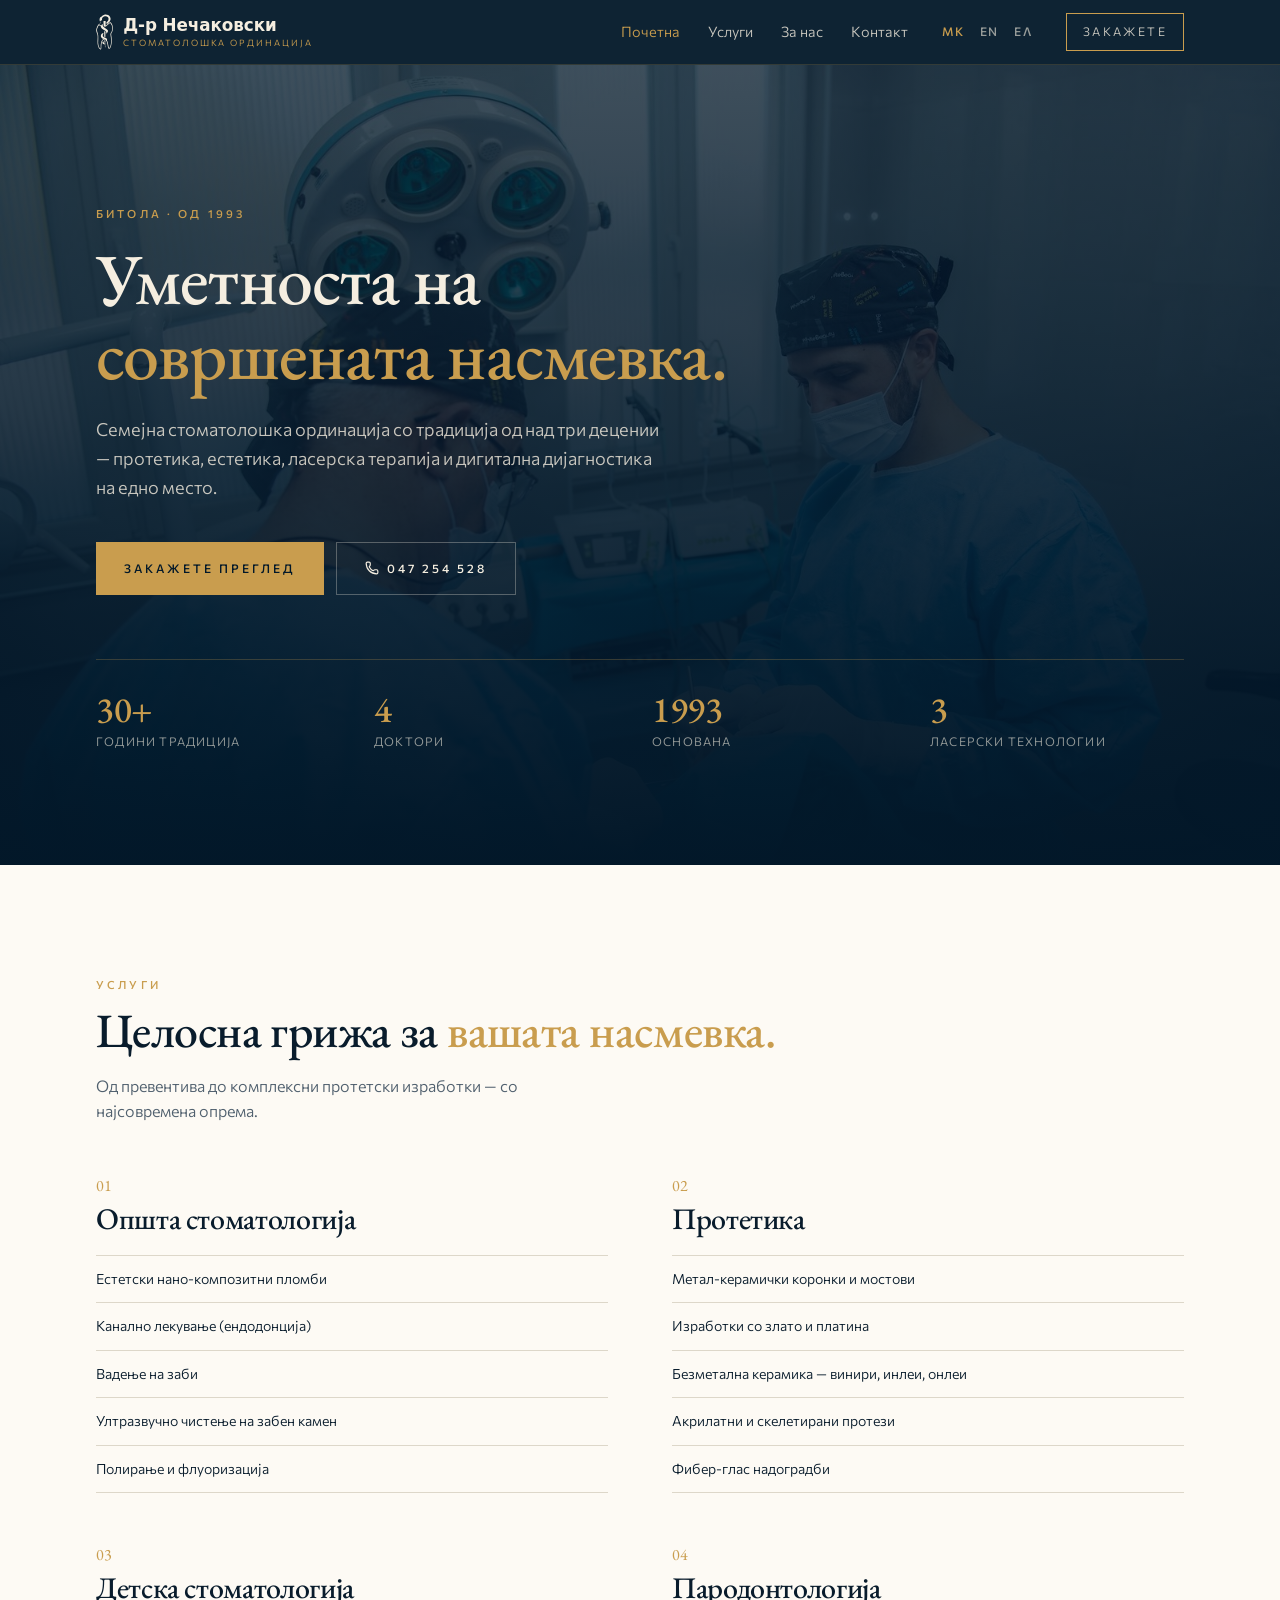
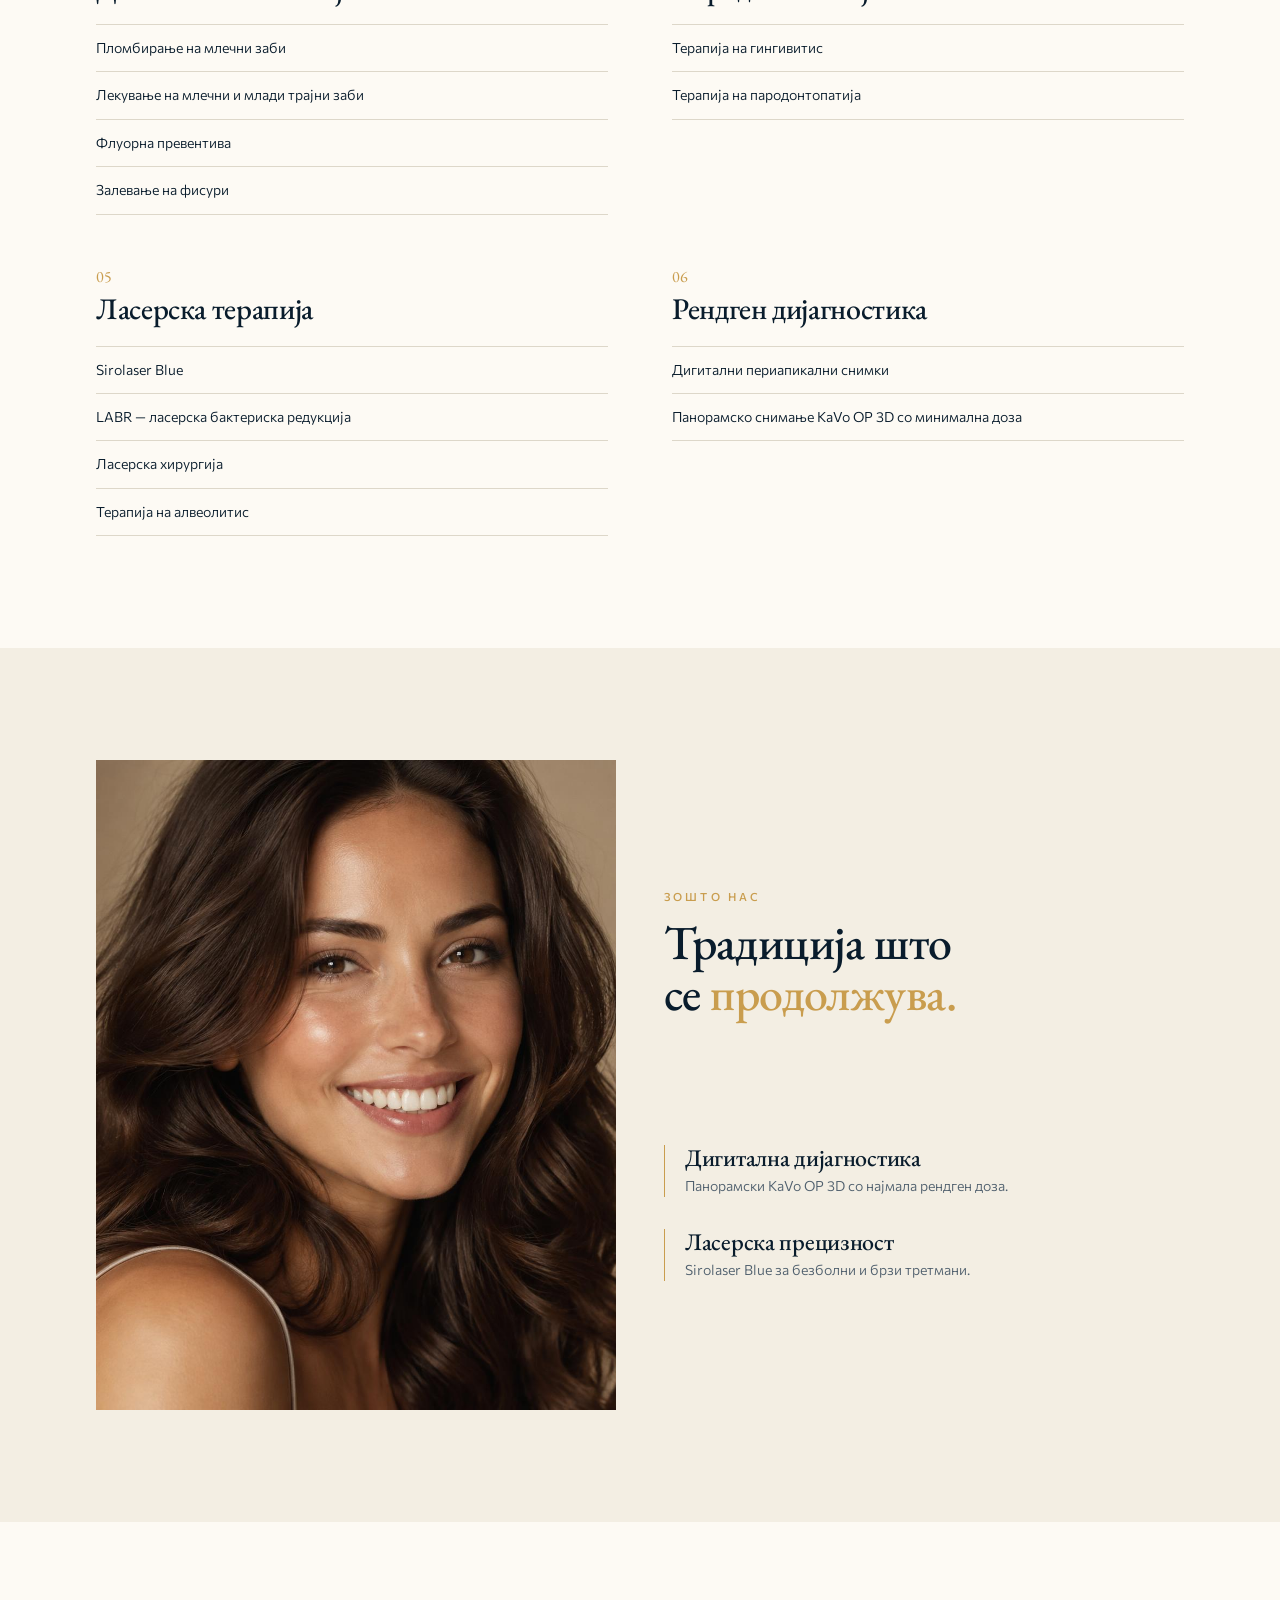
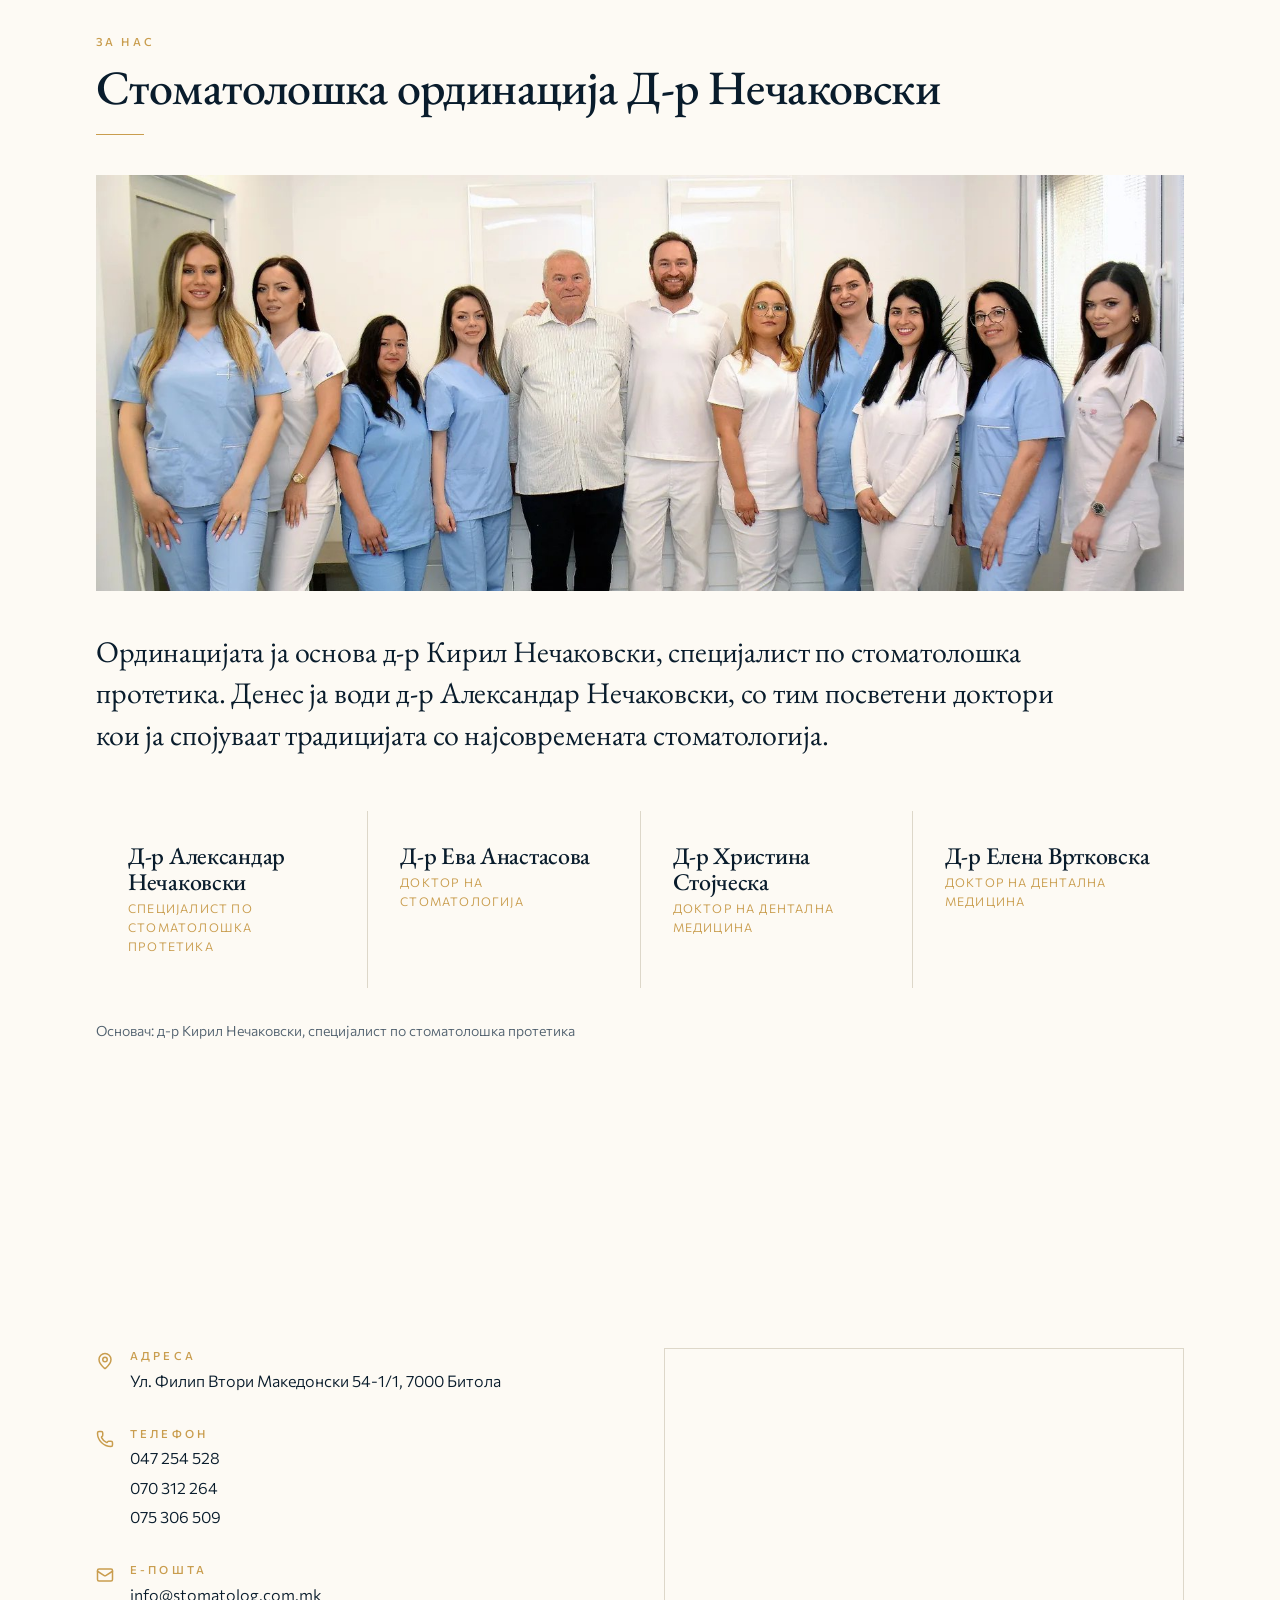
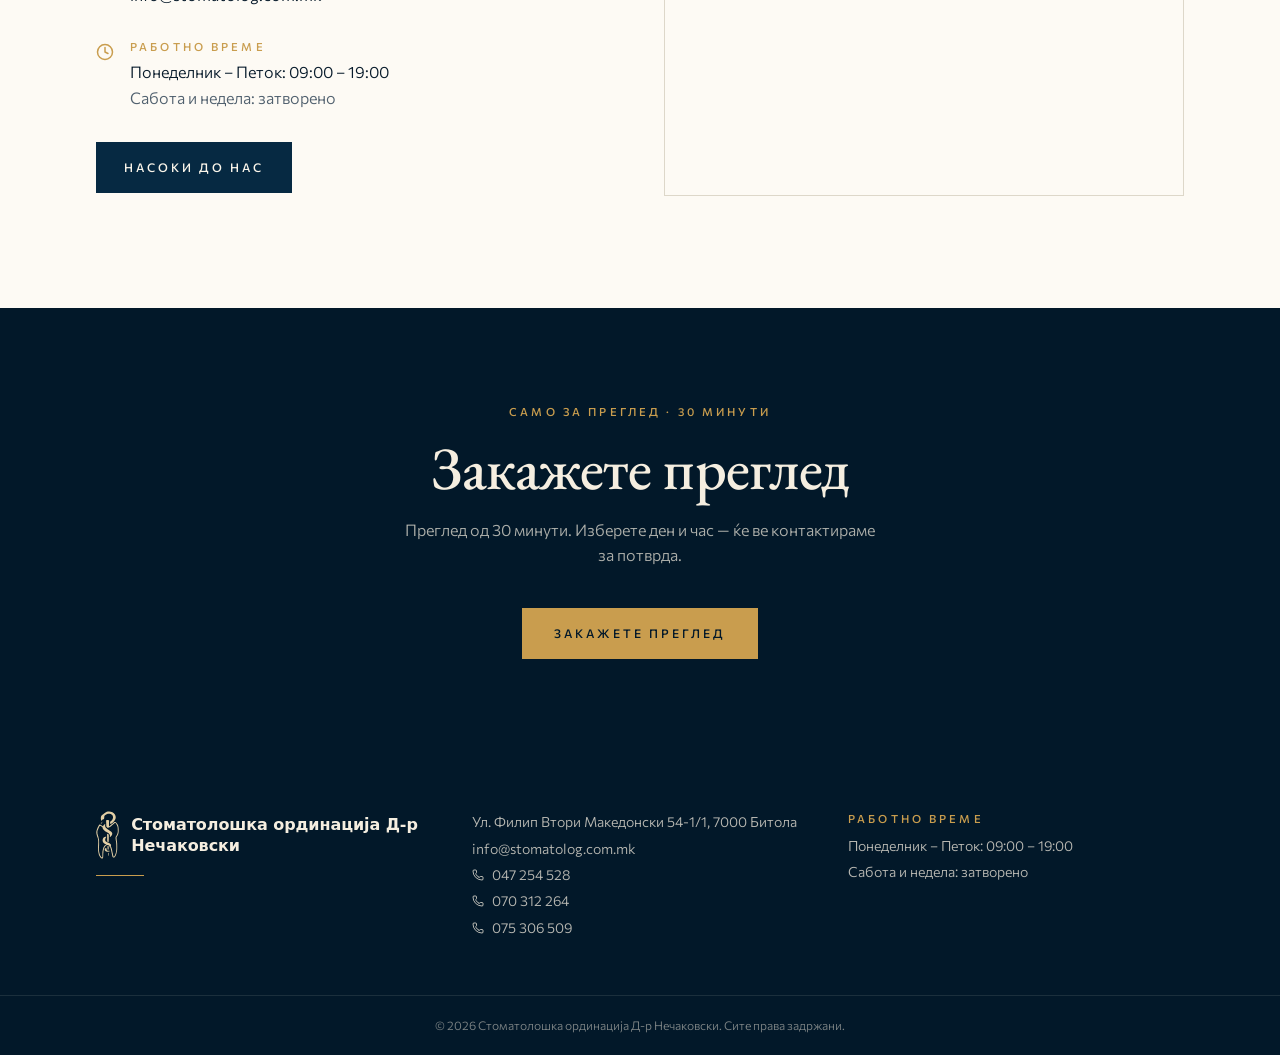
==== commit 0149fd54: "A feed that fades, and a pass over every device The practice asked for text that arrives and leaves " ====
--- a/index.html
+++ b/index.html
@@ -191,5 +191,6 @@
 };
 </script>
 <script src="assets/site.js"></script>
+<script src="assets/feed.js"></script>
 </body>
 </html>
--- a/assets/site.css
+++ b/assets/site.css
@@ -239,7 +239,11 @@
   text-transform: uppercase;
 }
 
-@media (min-width: 48rem) {
+/* 60rem, not 48rem: at 768px the four nav labels, the language switch and
+   the booking button landed flush against the wordmark with no gap at all,
+   and the Greek labels are longer still. A tablet in portrait gets the
+   menu button, which is the easier target anyway. */
+@media (min-width: 60rem) {
   .nav-desktop { display: flex; }
   .header-mobile { display: none; }
   .nav-mobile { display: none !important; }
@@ -605,3 +609,199 @@
   html { scroll-behavior: auto; }
   *, *::before, *::after { transition-duration: .01ms !important; animation-duration: .01ms !important; }
 }
+
+/* ==========================================================================
+   The feed
+   The practice asked for one page you scroll rather than a menu to click
+   through, so each block arrives as it comes into view and fades back out
+   as it leaves. feed.js adds .js-reveal to <html> before it hides anything,
+   which keeps the page readable with JavaScript off, and it never runs at
+   all when the visitor has asked for reduced motion.
+   ========================================================================== */
+
+html.js-reveal .reveal {
+  opacity: 0;
+  transform: translate3d(0, 1.5rem, 0);
+  transition: opacity .65s cubic-bezier(.22, .61, .36, 1),
+              transform .65s cubic-bezier(.22, .61, .36, 1);
+}
+/* on the way out over the top of the screen it keeps going up, rather than
+   sinking back down against the scroll */
+html.js-reveal .reveal.out-up { transform: translate3d(0, -1.5rem, 0); }
+/* --d staggers siblings; it is only applied on the way in, so leaving is
+   immediate and the page never feels like it is lagging behind the scroll */
+html.js-reveal .reveal.is-in {
+  opacity: 1;
+  transform: none;
+  transition-delay: var(--d, 0ms);
+}
+
+/* how far down the one page you are */
+.scroll-progress {
+  position: fixed;
+  top: 0;
+  left: 0;
+  right: 0;
+  z-index: 60;            /* over the sticky header */
+  height: 2px;
+  background: var(--gold);
+  transform: scaleX(0);
+  transform-origin: 0 50%;
+  pointer-events: none;
+}
+
+/* ==========================================================================
+   Devices
+   One continuous column that has to hold from a 320px phone to a 4K monitor.
+   ========================================================================== */
+
+:root {
+  /* the gutter grows with the screen instead of stepping at a breakpoint */
+  --gutter: clamp(1rem, 4vw, 2rem);
+}
+
+/* overflow-x: clip, not hidden — hidden would make <html> a scroll container
+   and the sticky header would stop sticking */
+html { overflow-x: clip; }
+body { -webkit-tap-highlight-color: color-mix(in oklab, var(--gold) 20%, transparent); }
+
+/* ---- the first screen --------------------------------------------------- */
+
+.hero h1 { font-size: clamp(2.25rem, 8.5vw, 4.5rem); }
+.hero-inner {
+  padding-top: clamp(3.5rem, 11vw, 9rem);
+  padding-bottom: clamp(3rem, 9vw, 8rem);
+}
+
+/* on a laptop or desktop the first screen is held to the viewport, so the
+   scroll starts from a full-bleed photograph rather than mid-section */
+@media (min-width: 64rem) {
+  .hero { display: grid; align-items: center; min-height: min(100svh, 46rem); }
+}
+
+/* ---- small phones (320–375px) ------------------------------------------- */
+
+@media (max-width: 23.5rem) {
+  .btn { padding: .875rem 1.25rem; font-size: .7rem; letter-spacing: .18em; }
+  .stats { gap: 1.25rem; margin-top: 3rem; }
+  .stats dt { font-size: 1.875rem; }
+  .brand-name { font-size: .95rem; }
+  .brand-sub { font-size: .5rem; letter-spacing: .16em; }
+  .service-block h3 { font-size: 1.625rem; }
+  .team-card, .card { padding: 1.5rem; }
+}
+
+/* ---- a phone turned sideways ------------------------------------------- */
+
+@media (orientation: landscape) and (max-height: 32rem) {
+  .hero { min-height: 0; }
+  .hero-inner { padding-block: 2.5rem; }
+  .stats { margin-top: 2rem; padding-top: 1.25rem; gap: 1rem 1.5rem; }
+  .section { padding-block: 3.5rem; }
+}
+
+/* ---- tablets and up ----------------------------------------------------- */
+
+@media (min-width: 64rem) {
+  /* four doctors, four columns — at 2 columns the row of names used to sit
+     in the middle of the section with the grid lines stranded beside it */
+  .team-grid { grid-template-columns: repeat(4, minmax(0, 1fr)); }
+}
+
+/* ---- large monitors ----------------------------------------------------- */
+
+@media (min-width: 100rem) {
+  :root { --wrap: 78rem; }
+  .section { padding-block: 8rem; }
+}
+
+/* ---- touch and hover ---------------------------------------------------- */
+
+/* the language buttons and the menu were a 24px target; a thumb needs more */
+@media (pointer: coarse) {
+  .lang button { padding: .5rem .45rem; }
+  .menu-toggle { padding: .625rem; }
+  .nav-mobile a.m-link { padding-block: 1.1rem; }
+}
+
+/* a tap leaves :hover stuck on a touch screen, so the hover states that
+   change a background are only promised to a real pointer */
+@media (hover: none) {
+  .card:hover { background: var(--background); }
+  .btn-gold:hover { background: var(--gold); }
+  .day:hover, .slot:hover { border-color: var(--border); }
+}
+
+/* ---- the long middle ---------------------------------------------------- */
+
+.about-lede { font-size: clamp(1.25rem, 3.2vw, 1.875rem); }
+.map { height: clamp(16rem, 48vh, 24rem); }
+
+@media (min-width: 48rem) {
+  .map { height: 100%; min-height: 28rem; }
+}
+
+/* the menu can be taller than a small phone in landscape */
+.nav-mobile.open {
+  max-height: calc(100dvh - var(--header-h));
+  overflow-y: auto;
+  overscroll-behavior: contain;
+}
+
+/* ---- motion off --------------------------------------------------------- */
+
+@media (prefers-reduced-motion: reduce) {
+  html.js-reveal .reveal,
+  html.js-reveal .reveal.out-up { opacity: 1; transform: none; }
+  .scroll-progress { display: none; }
+}
+
+/* ---- touch targets ------------------------------------------------------ */
+
+/* 44px square is the smallest comfortable thumb target; the language
+   buttons measured 37x35 and the menu button 42x42 */
+@media (pointer: coarse) {
+  .lang button { min-width: 2.375rem; min-height: 2.75rem; padding-inline: .35rem; }
+  .menu-toggle { min-width: 2.75rem; min-height: 2.75rem; }
+}
+
+/* ---- a phone turned sideways, continued --------------------------------- */
+
+/* 8.5vw of a 740px-wide screen is a 63px heading on a 360px-tall one, which
+   left no room for anything under it — in landscape the heading is sized
+   against the height instead */
+@media (orientation: landscape) and (max-height: 32rem) {
+  .hero h1 { font-size: clamp(1.75rem, 7vh, 2.75rem); margin-top: .75rem; }
+  .hero-text { font-size: .9375rem; margin-top: 1rem; }
+  .hero-cta { margin-top: 1.5rem; }
+  .cta-band .wrap { padding-block: 3.5rem; }
+}
+
+/* ---- the header actually sticking --------------------------------------- */
+
+/* site.js builds the header into <div id="site-header">, and a sticky element
+   can only travel inside its parent's box — that div is exactly one header
+   tall, so .site-header declared position: sticky and then scrolled away with
+   the page. display: contents takes the wrapper out of the box tree, which
+   hands .site-header back to <body> and lets it stick for real. It matters
+   more now the whole site is one long scroll: the menu has to stay reachable
+   from the bottom of it. */
+#site-header { display: contents; }
+
+/* ---- the wordmark on a phone -------------------------------------------- */
+
+/* "СТОМАТОЛОШКА ОРДИНАЦИЈА" needed 186px under a 157px wordmark and broke
+   onto a second line, which pushed the header out of shape. Less tracking
+   and a smaller step put it back on one */
+@media (max-width: 26rem) {
+  .brand-sub { font-size: .5rem; letter-spacing: .12em; }
+}
+
+/* On a 320px screen the wordmark and the menu meet with nothing between
+   them. The subtitle is decoration, so it goes, and the name steps down
+   enough to clear the language buttons. */
+@media (max-width: 22rem) {
+  .brand-sub { display: none; }
+  .brand-name { font-size: .85rem; }
+  .brand-mark { width: .95rem; height: 1.97rem; }
+}
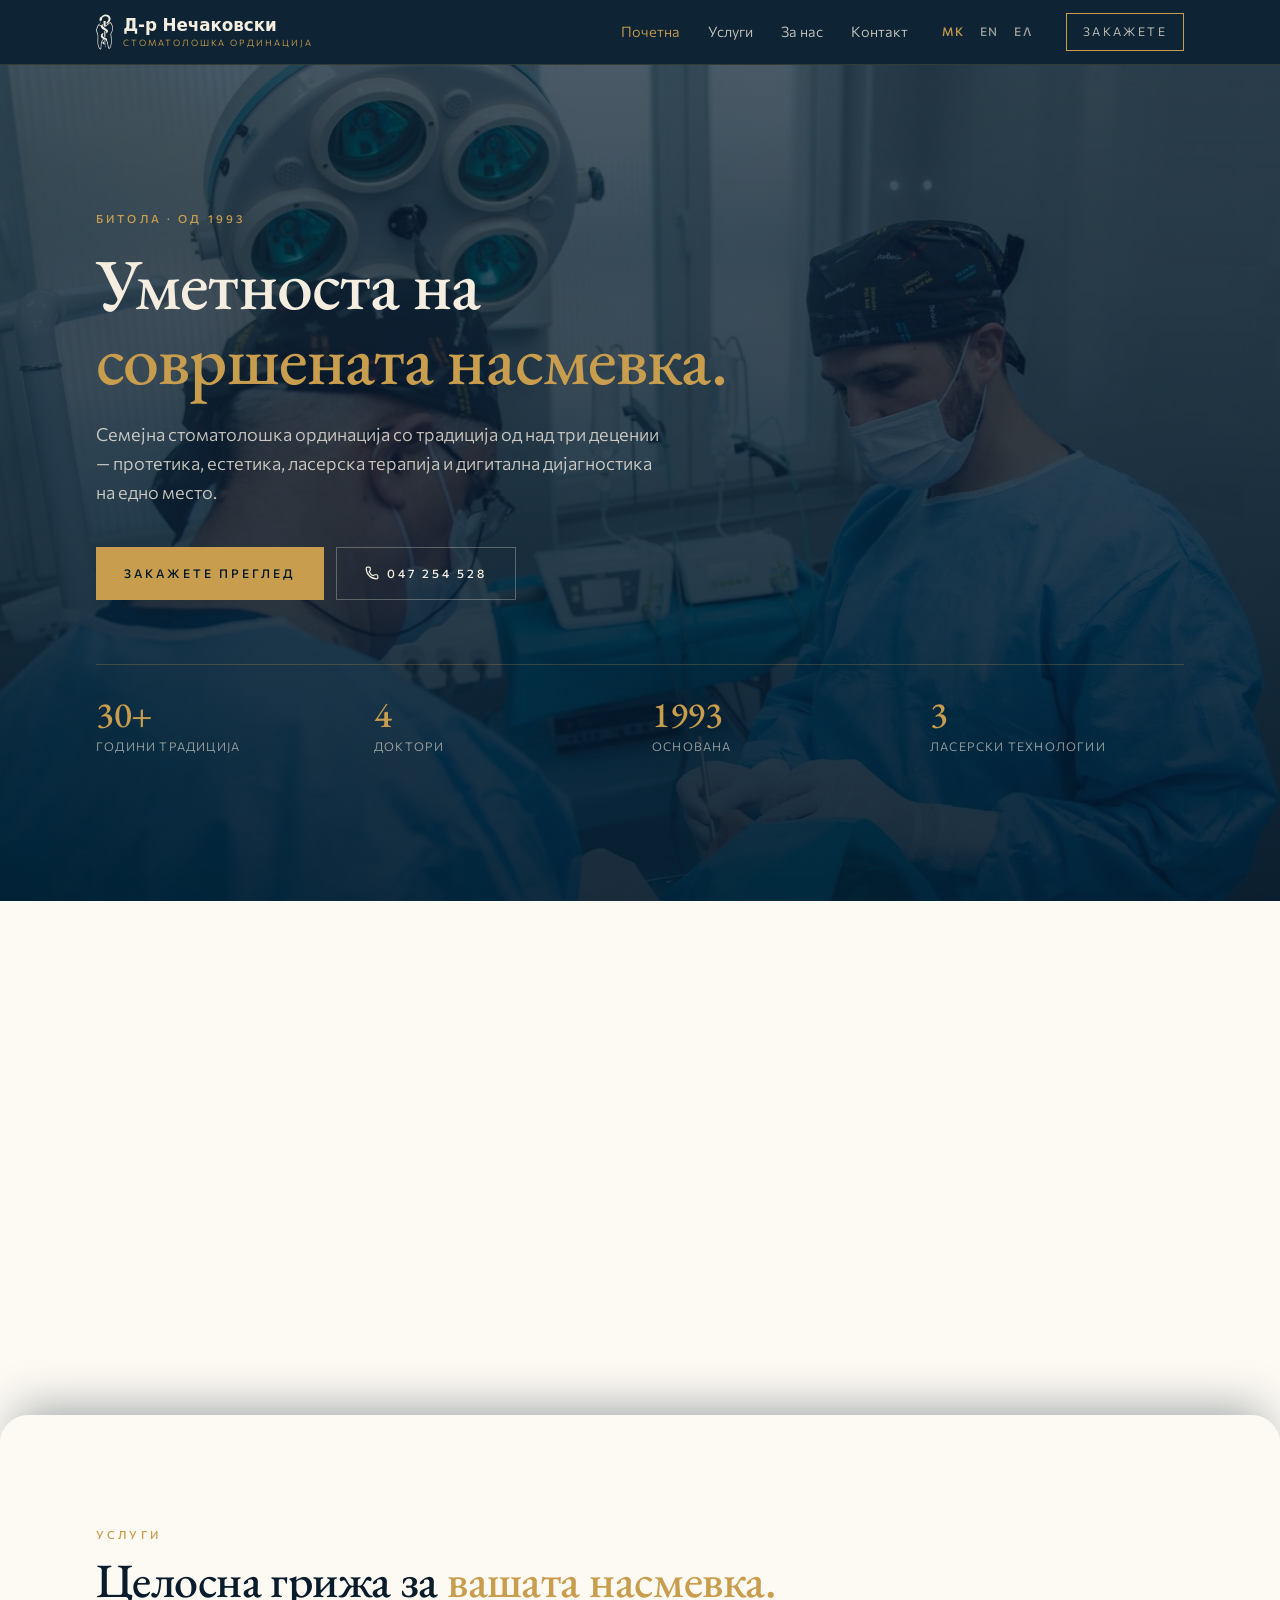
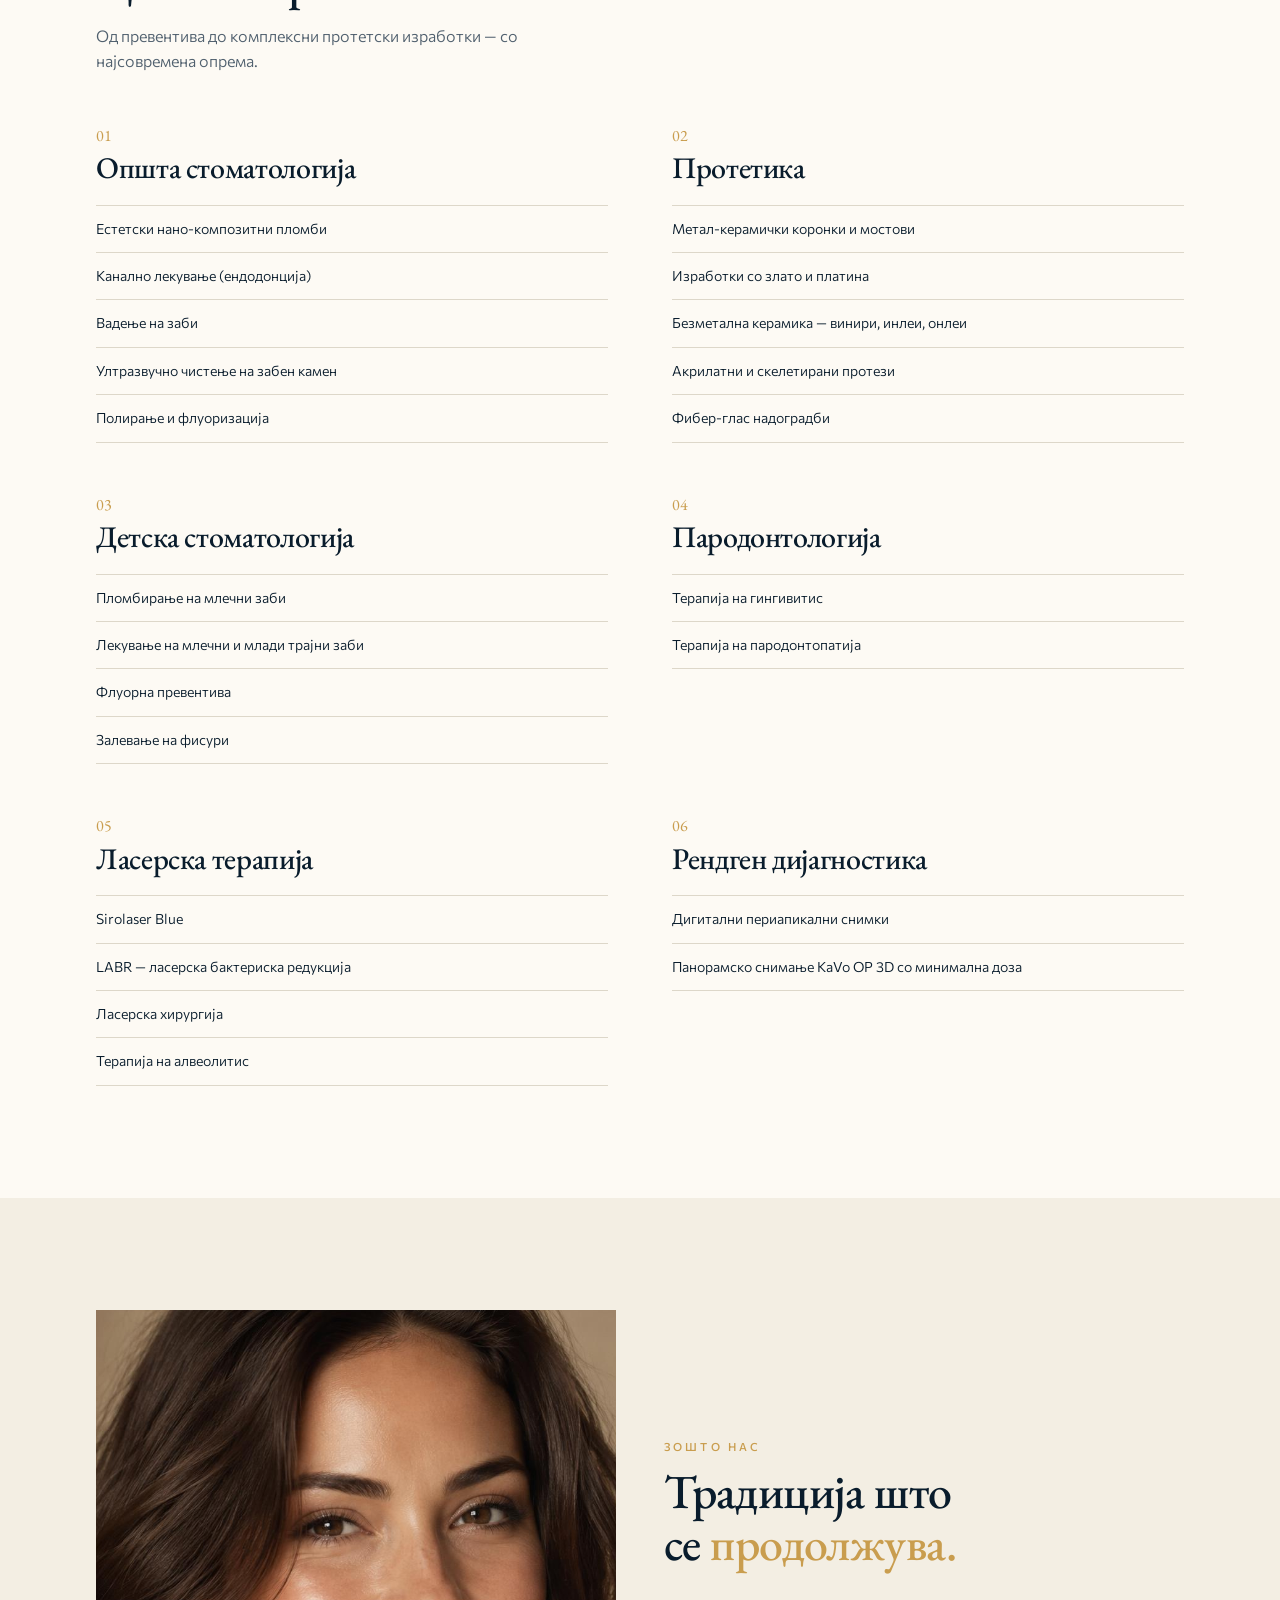
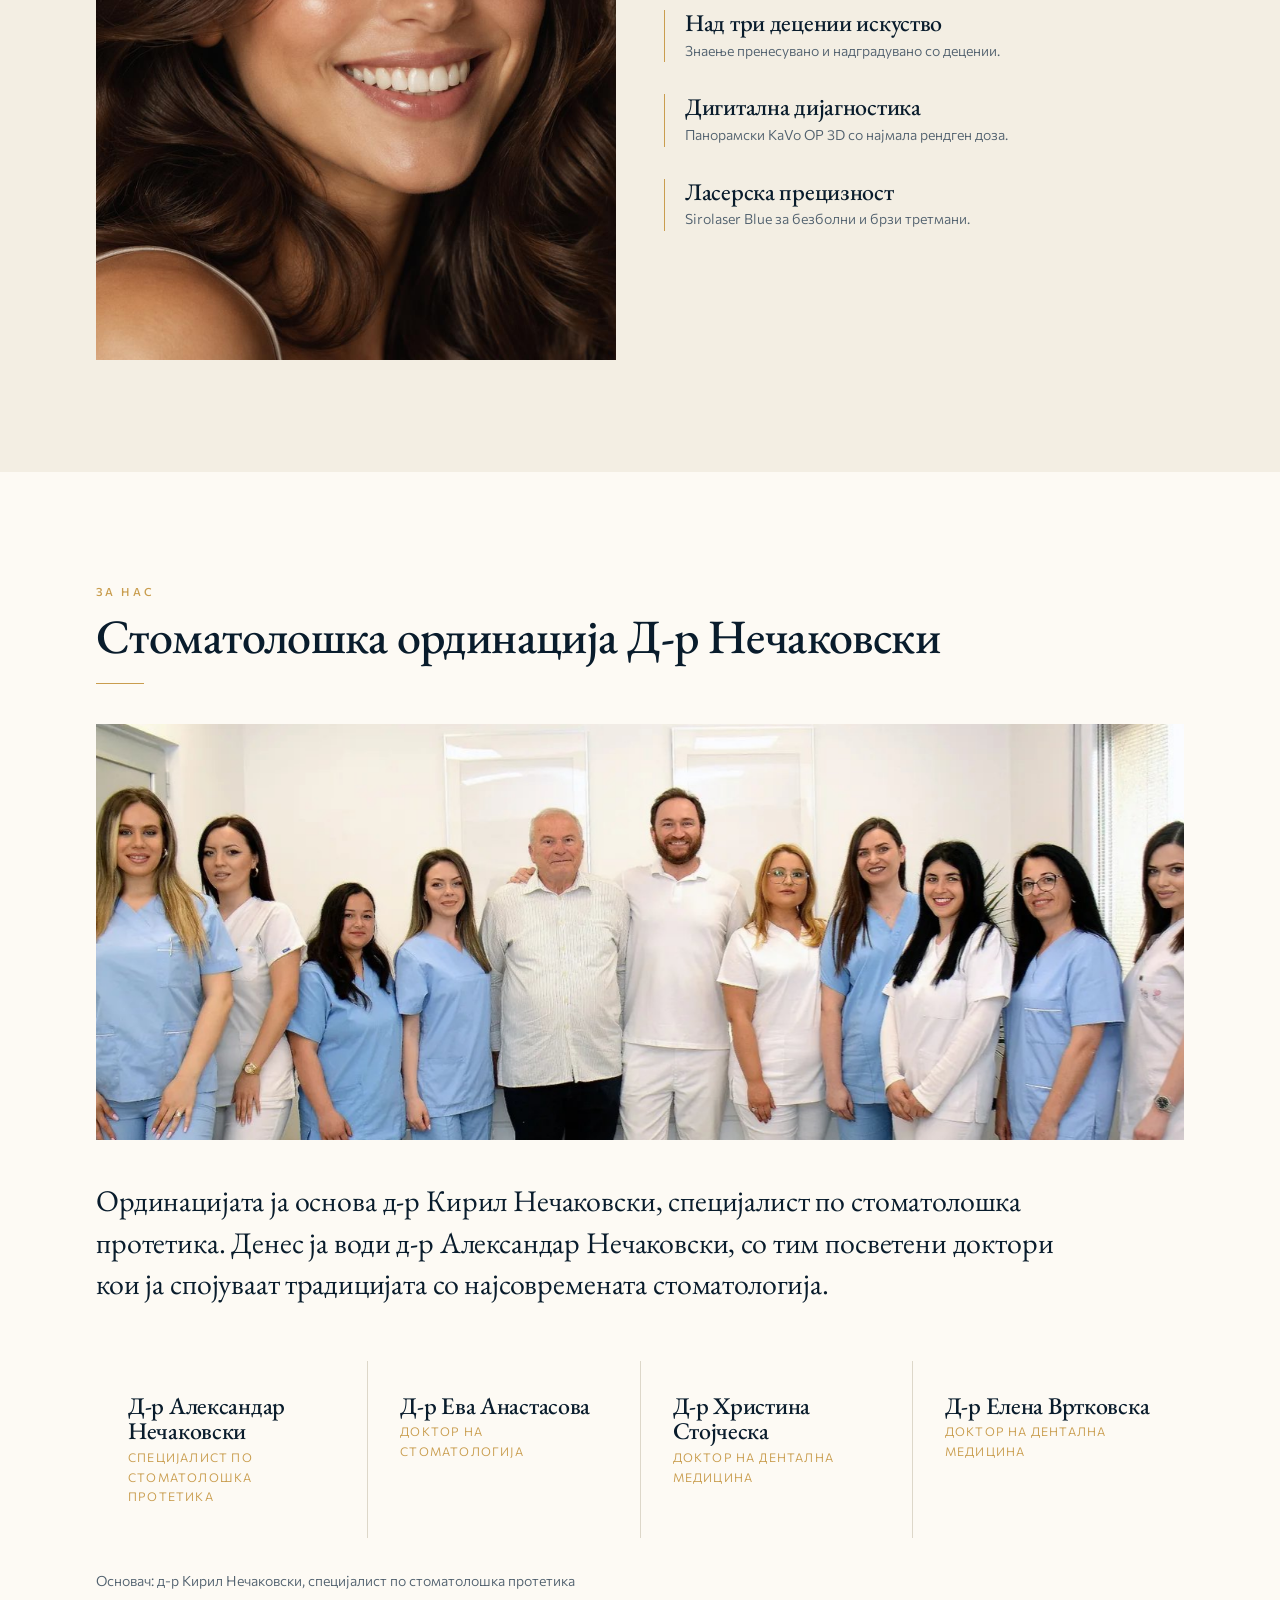
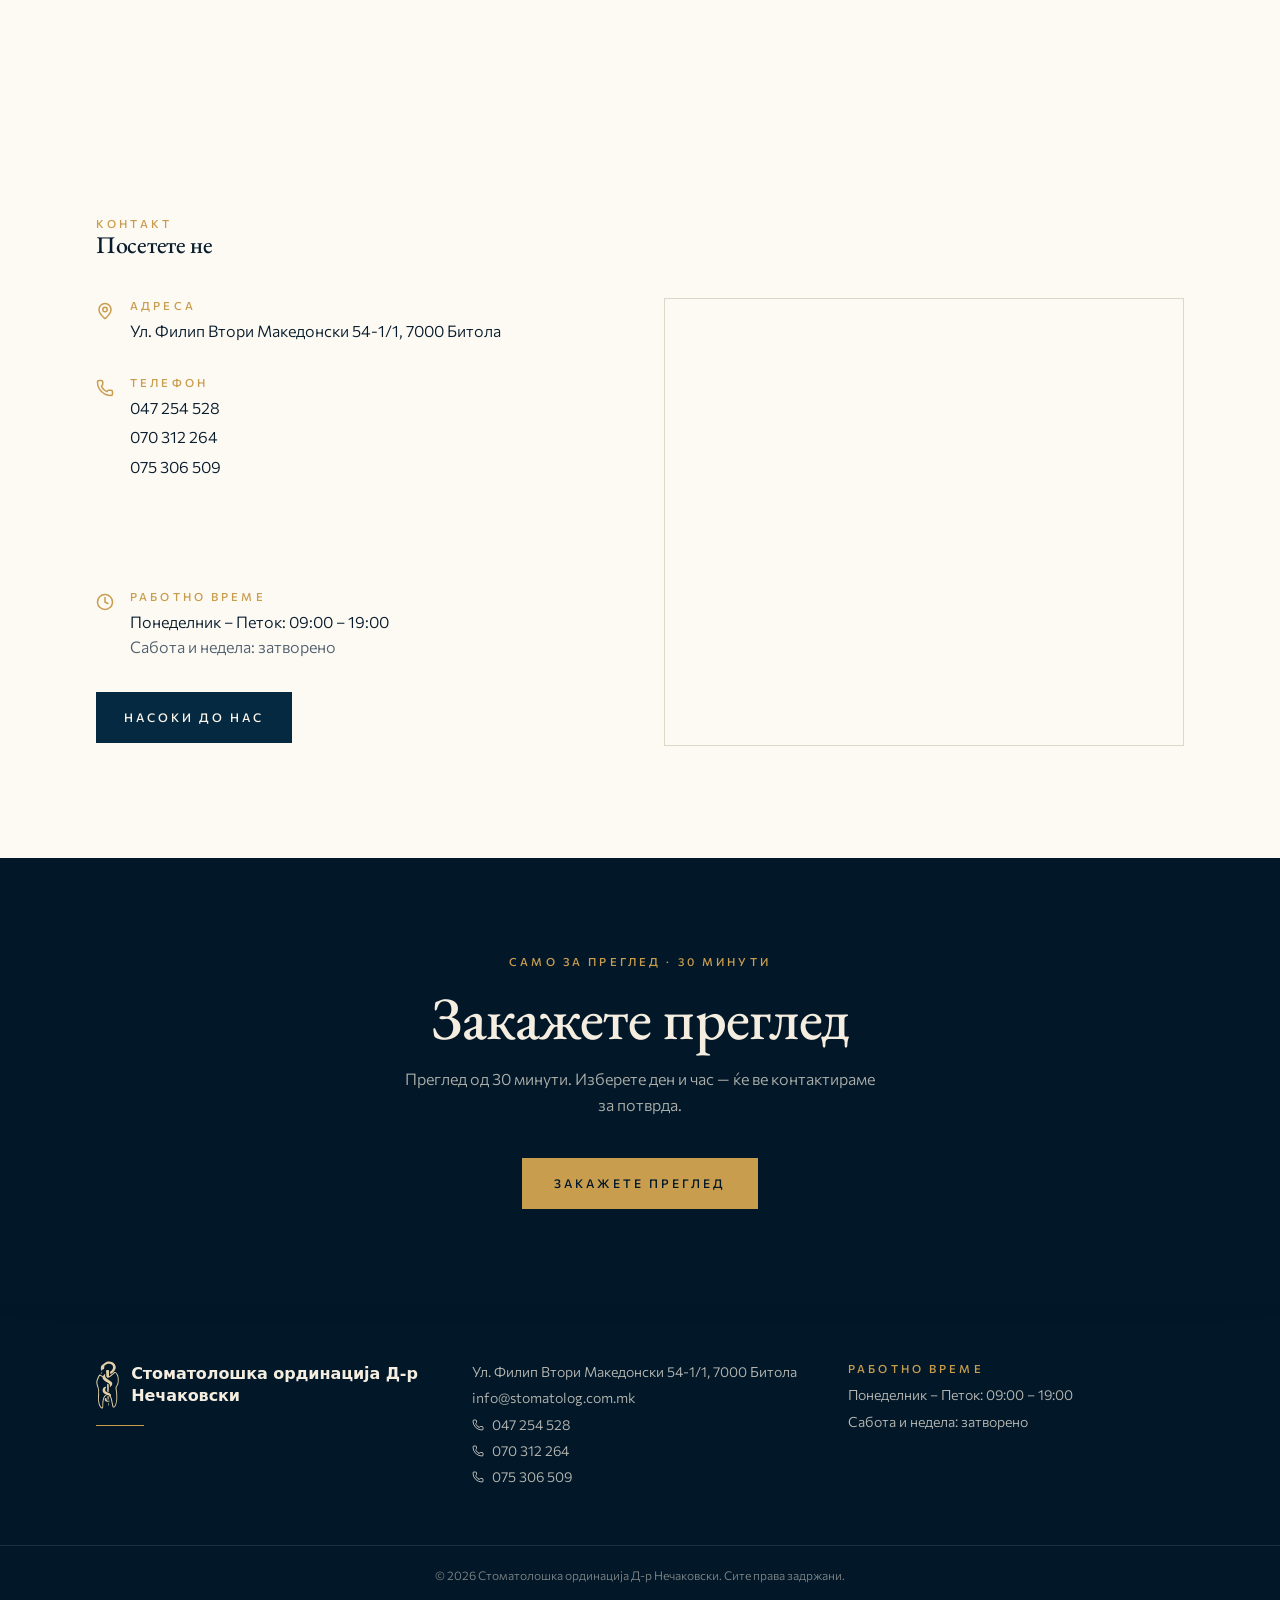
==== commit 7a95b55e: "Let the scroll drive it: a pinned hero and photographs that travel "Scroll-through" meant the scroll" ====
--- a/index.html
+++ b/index.html
@@ -23,21 +23,27 @@
 
 <main>
 
-  <!-- Hero -->
-  <section class="hero" id="pocetna">
-    <img class="hero-img" src="assets/hero.jpg" alt="" width="1600" height="1006" fetchpriority="high">
-    <div class="hero-veil"></div>
-    <div class="wrap hero-inner">
-      <p class="eyebrow" data-i18n="heroEyebrow">Битола · од 1993</p>
-      <h1 data-i18n-pair="heroTitle|heroTitleEm">Уметноста на <em>совршената насмевка.</em></h1>
-      <p class="hero-text" data-i18n="heroText">Семејна стоматолошка ординација со традиција од над три децении — протетика, естетика, ласерска терапија и дигитална дијагностика на едно место.</p>
-      <div class="hero-cta">
-        <a class="btn btn-gold" href="booking.html"><span data-i18n="ctaBook">Закажете преглед</span></a>
-        <a class="btn btn-ghost" id="hero-call" href="tel:+38947254528"></a>
+  <!-- Hero. The stage is taller than the screen; the hero inside it is
+       sticky, so it holds still while the stack below scrolls up over it. -->
+  <section class="hero-stage" id="pocetna">
+    <div class="hero">
+      <img class="hero-img" src="assets/hero.jpg" alt="" width="1600" height="1006" fetchpriority="high">
+      <div class="hero-veil"></div>
+      <div class="wrap hero-inner">
+        <p class="eyebrow" data-i18n="heroEyebrow">Битола · од 1993</p>
+        <h1 data-i18n-pair="heroTitle|heroTitleEm">Уметноста на <em>совршената насмевка.</em></h1>
+        <p class="hero-text" data-i18n="heroText">Семејна стоматолошка ординација со традиција од над три децении — протетика, естетика, ласерска терапија и дигитална дијагностика на едно место.</p>
+        <div class="hero-cta">
+          <a class="btn btn-gold" href="booking.html"><span data-i18n="ctaBook">Закажете преглед</span></a>
+          <a class="btn btn-ghost" id="hero-call" href="tel:+38947254528"></a>
+        </div>
+        <dl class="stats" id="stats"></dl>
       </div>
-      <dl class="stats" id="stats"></dl>
-    </div>
-  </section>
+    </div>
+  </section>
+
+  <!-- Everything from here rides over the hero on its own plane. -->
+  <div class="stack">
 
   <!-- Services: every category, in full -->
   <section class="wrap section services" id="uslugi">
@@ -50,8 +56,10 @@
   <!-- Why us -->
   <section class="split">
     <div class="wrap split-inner">
-      <img src="assets/smile.jpg" alt="" loading="lazy" width="1008" height="1200">
-      <div>
+      <div class="frame frame--portrait">
+        <img src="assets/smile.jpg" alt="" loading="lazy" width="1008" height="1200">
+      </div>
+      <div class="split-copy">
         <p class="eyebrow" data-i18n="whyTitle">Зошто нас</p>
         <h2 data-i18n-pair="aboutTitle|aboutTitleEm">Традиција што се <em>продолжува.</em></h2>
         <div class="why" id="why-list"></div>
@@ -64,8 +72,10 @@
     <p class="eyebrow" data-i18n="aboutEyebrow">За нас</p>
     <h2 class="clinic-title" data-i18n="clinic">Стоматолошка ординација Д-⁠р Нечаковски</h2>
     <span class="gold-rule"></span>
-    <img class="about-photo" src="assets/team.jpg" alt="" loading="lazy" width="1600" height="612"
-         data-i18n-attr="alt:clinic">
+    <div class="frame frame--wide">
+      <img class="about-photo" src="assets/team.jpg" alt="" loading="lazy" width="1600" height="612"
+           data-i18n-attr="alt:clinic">
+    </div>
     <p class="about-lede display" data-i18n="aboutText">Ординацијата ја основа д-р Кирил Нечаковски, специјалист по стоматолошка протетика. Денес ја води д-р Александар Нечаковски, со тим посветени доктори кои ја спојуваат традицијата со најсовремената стоматологија.</p>
     <div class="team-grid" id="team"></div>
     <p class="founder" data-i18n="founder">Основач: д-р Кирил Нечаковски, специјалист по стоматолошка протетика</p>
@@ -91,6 +101,8 @@
       <a class="btn btn-gold" href="booking.html"><span data-i18n="ctaBook">Закажете преглед</span></a>
     </div>
   </section>
+
+  </div><!-- /.stack -->
 
 </main>
 
--- a/assets/site.css
+++ b/assets/site.css
@@ -805,3 +805,89 @@
   .brand-name { font-size: .85rem; }
   .brand-mark { width: .95rem; height: 1.97rem; }
 }
+
+/* ==========================================================================
+   Scroll-driven motion
+   The scroll position itself drives these, not a timer: feed.js writes a
+   --p of 0 to 1 onto each moving part as it travels, and everything below
+   is a calc() off that. Scroll back up and it runs backwards, because it is
+   not an animation at all — it is just where you are on the page.
+   ========================================================================== */
+
+/* ---- the pinned hero ---------------------------------------------------- */
+
+/* The stage is taller than the screen so the sticky hero inside it has
+   somewhere to travel — the same rule that bit the header. feed.js adds
+   .pin-hero only when the hero's content actually fits the screen, so a
+   short phone never pins and never clips. */
+.pin-hero .hero-stage { height: 150svh; }
+/* It sticks *under* the header rather than at 0, and is short by exactly
+   that much, so the frame it occupies is identical before and after it
+   pins. Sticking at 0 left it hanging 65px below the fold at rest, which
+   pushed the bottom row of figures off the screen. */
+.pin-hero .hero {
+  position: sticky;
+  top: var(--header-h);
+  height: calc(100svh - var(--header-h));
+  min-height: 0;
+  display: grid;
+  align-items: center;
+}
+.pin-hero .hero-inner { padding-block: 0; }
+
+/* the photograph settles back out of its own zoom as you scroll */
+.hero-img {
+  transform: scale(calc(1.18 - var(--p, 1) * .18));
+  transform-origin: 50% 45%;
+  will-change: transform;
+}
+/* and darkens under the text that is leaving */
+.hero-veil { opacity: calc(.72 + var(--p, 0) * .28); }
+/* the words rise away rather than scrolling off */
+.hero-inner {
+  transform: translate3d(0, calc(var(--p, 0) * -6rem), 0);
+  opacity: calc(1 - var(--p, 0) * 1.25);
+}
+
+/* ---- the sheet that rides over it --------------------------------------- */
+
+.stack {
+  position: relative;
+  z-index: 1;
+  background: var(--background);
+  border-start-start-radius: 1.75rem;
+  border-start-end-radius: 1.75rem;
+  box-shadow: 0 -1.25rem 3rem -1rem color-mix(in oklab, var(--ink) 40%, transparent);
+}
+/* with no pin there is no overlap to speak of, so make one */
+.stack { margin-top: -1.75rem; }
+.pin-hero .stack { margin-top: 0; }
+
+/* ---- photographs that travel inside their frame ------------------------- */
+
+.frame { position: relative; overflow: hidden; }
+/* height: 100% has to be explicit — the img carries width/height attributes,
+   and those outrank a CSS aspect-ratio unless a height is given */
+.frame img {
+  width: 100%;
+  height: 100%;
+  aspect-ratio: auto;
+  object-fit: cover;
+  transform: translate3d(0, calc((var(--p, .5) - .5) * -3.5rem), 0) scale(1.14);
+}
+.frame--portrait { aspect-ratio: 4 / 5; }
+.frame--wide { aspect-ratio: 1600 / 612; }
+
+.about-section .frame--wide { margin-top: 2.5rem; }
+.about-section .about-photo { margin-top: 0; }
+
+/* ---- motion off --------------------------------------------------------- */
+
+@media (prefers-reduced-motion: reduce) {
+  .hero-stage { height: auto !important; }
+  .hero { position: static !important; height: auto !important; }
+  .hero-img { transform: none !important; }
+  .hero-veil { opacity: 1 !important; }
+  .hero-inner { transform: none !important; opacity: 1 !important; }
+  .frame img { transform: none !important; }
+}
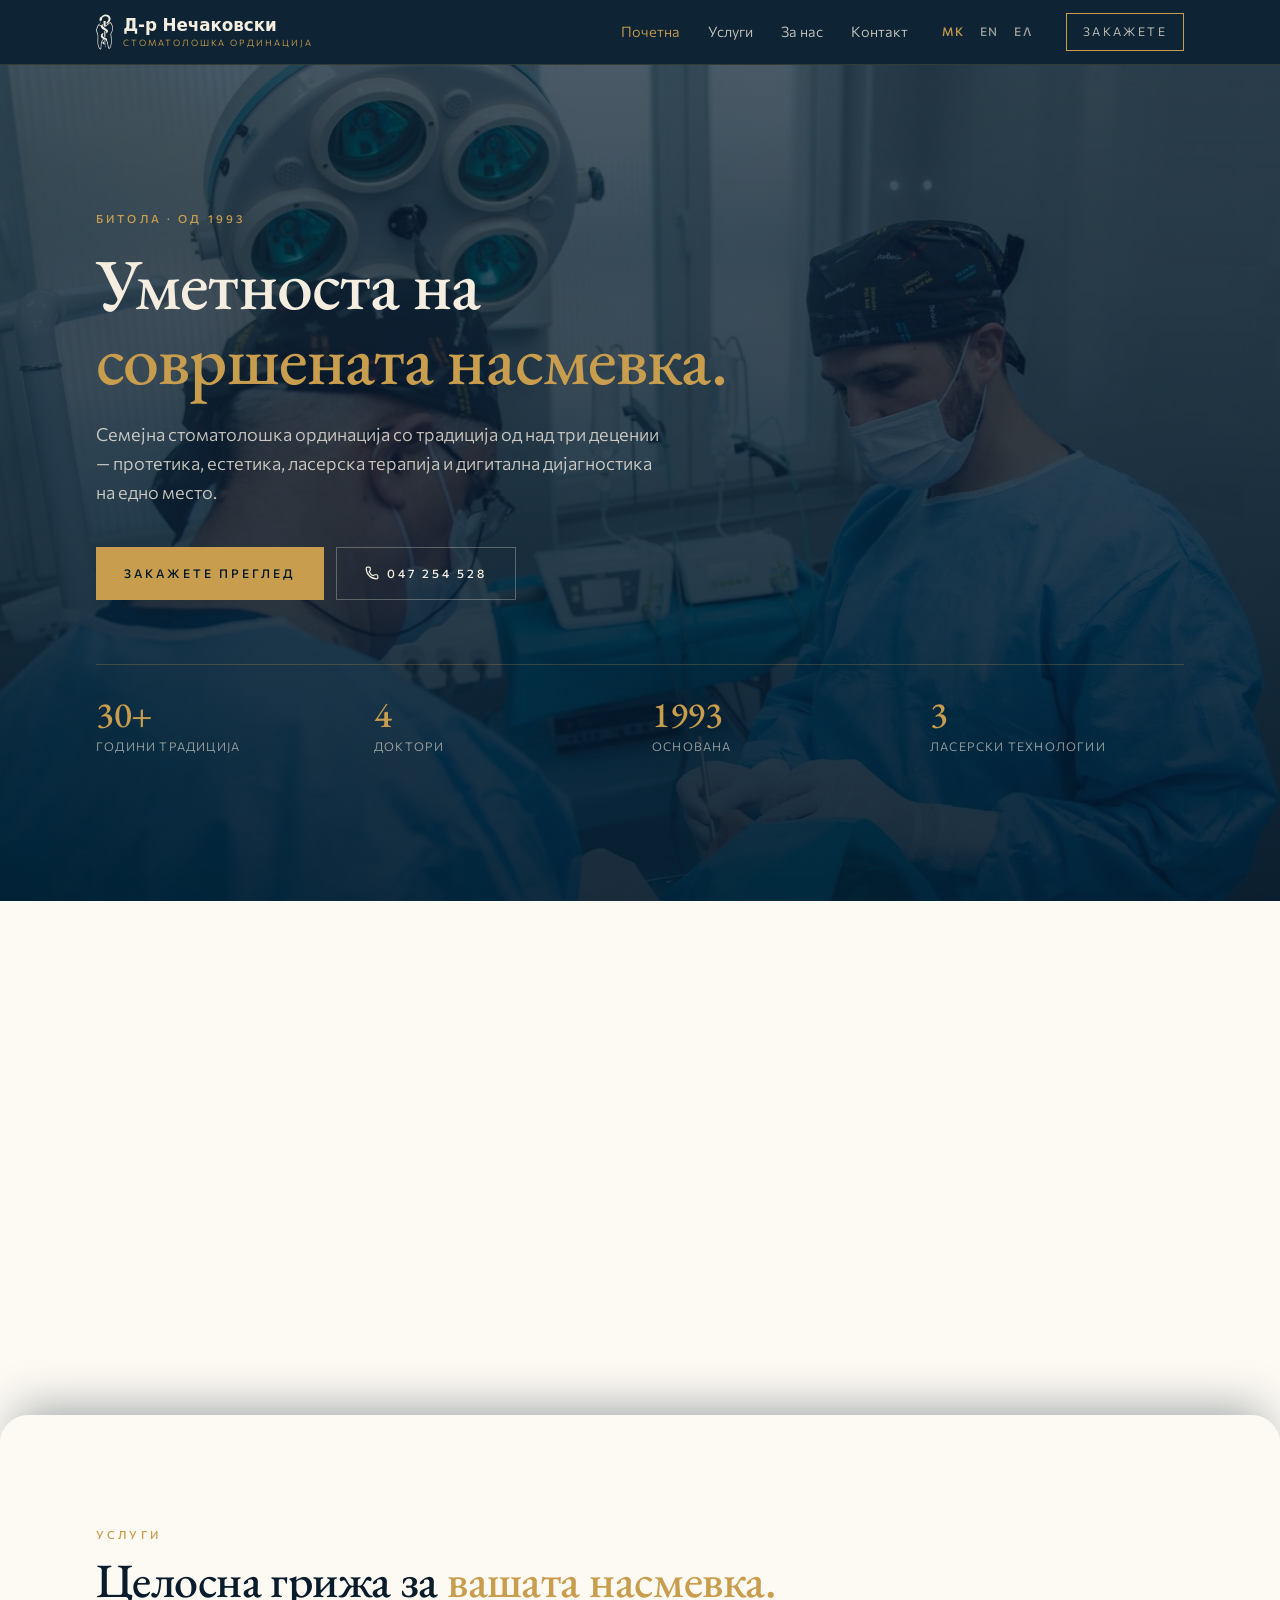
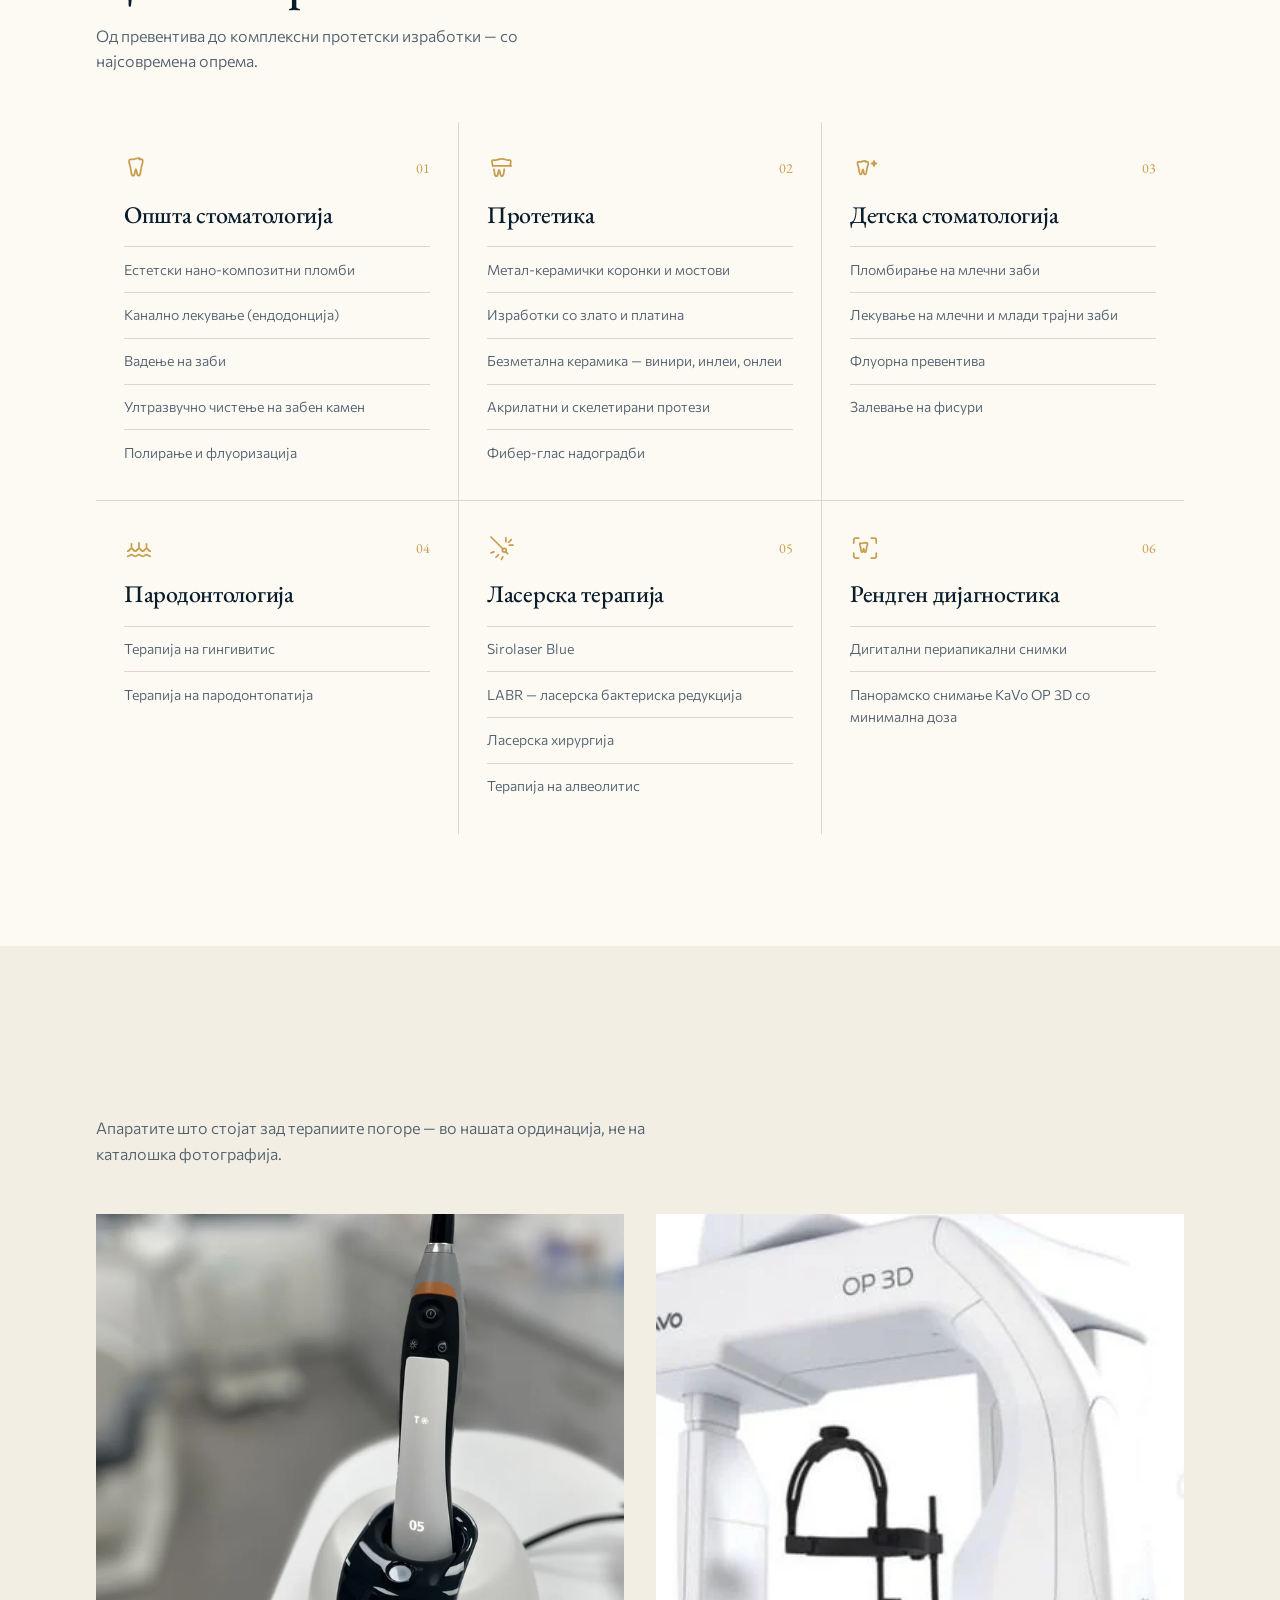
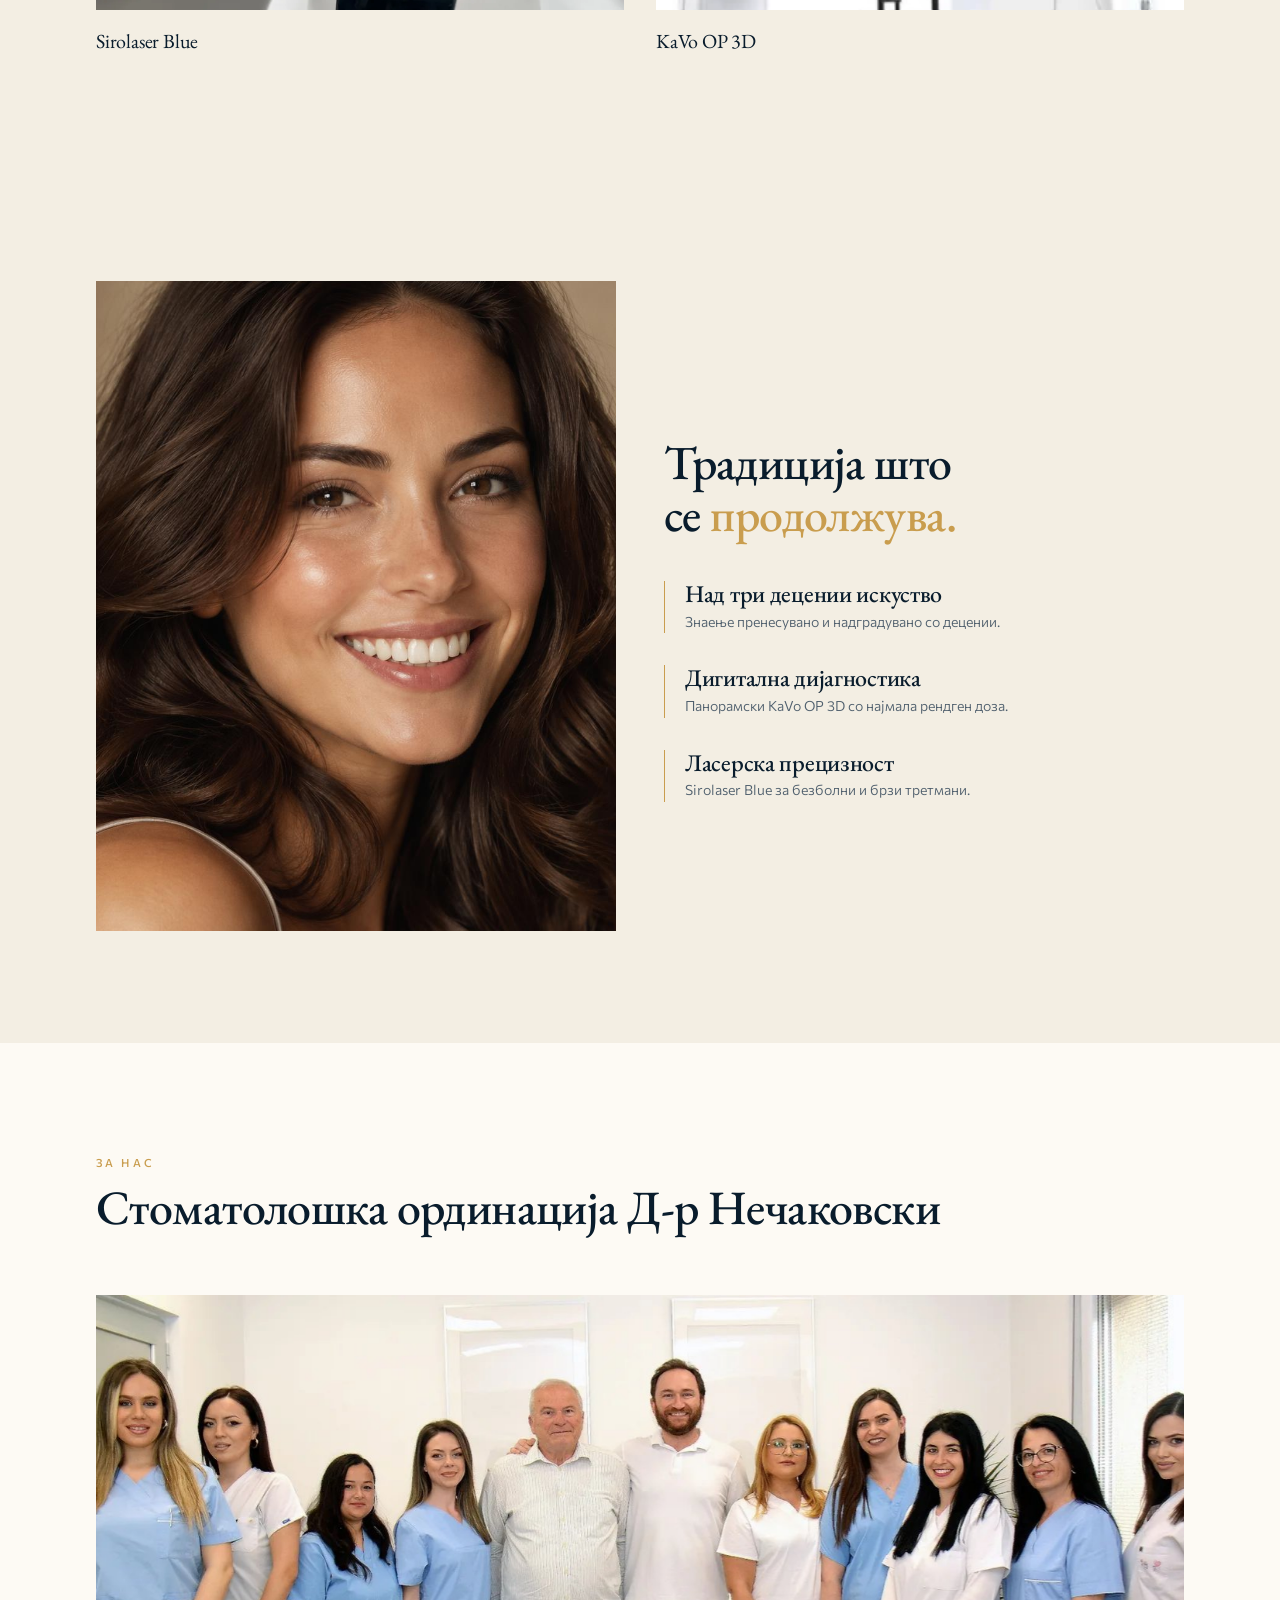
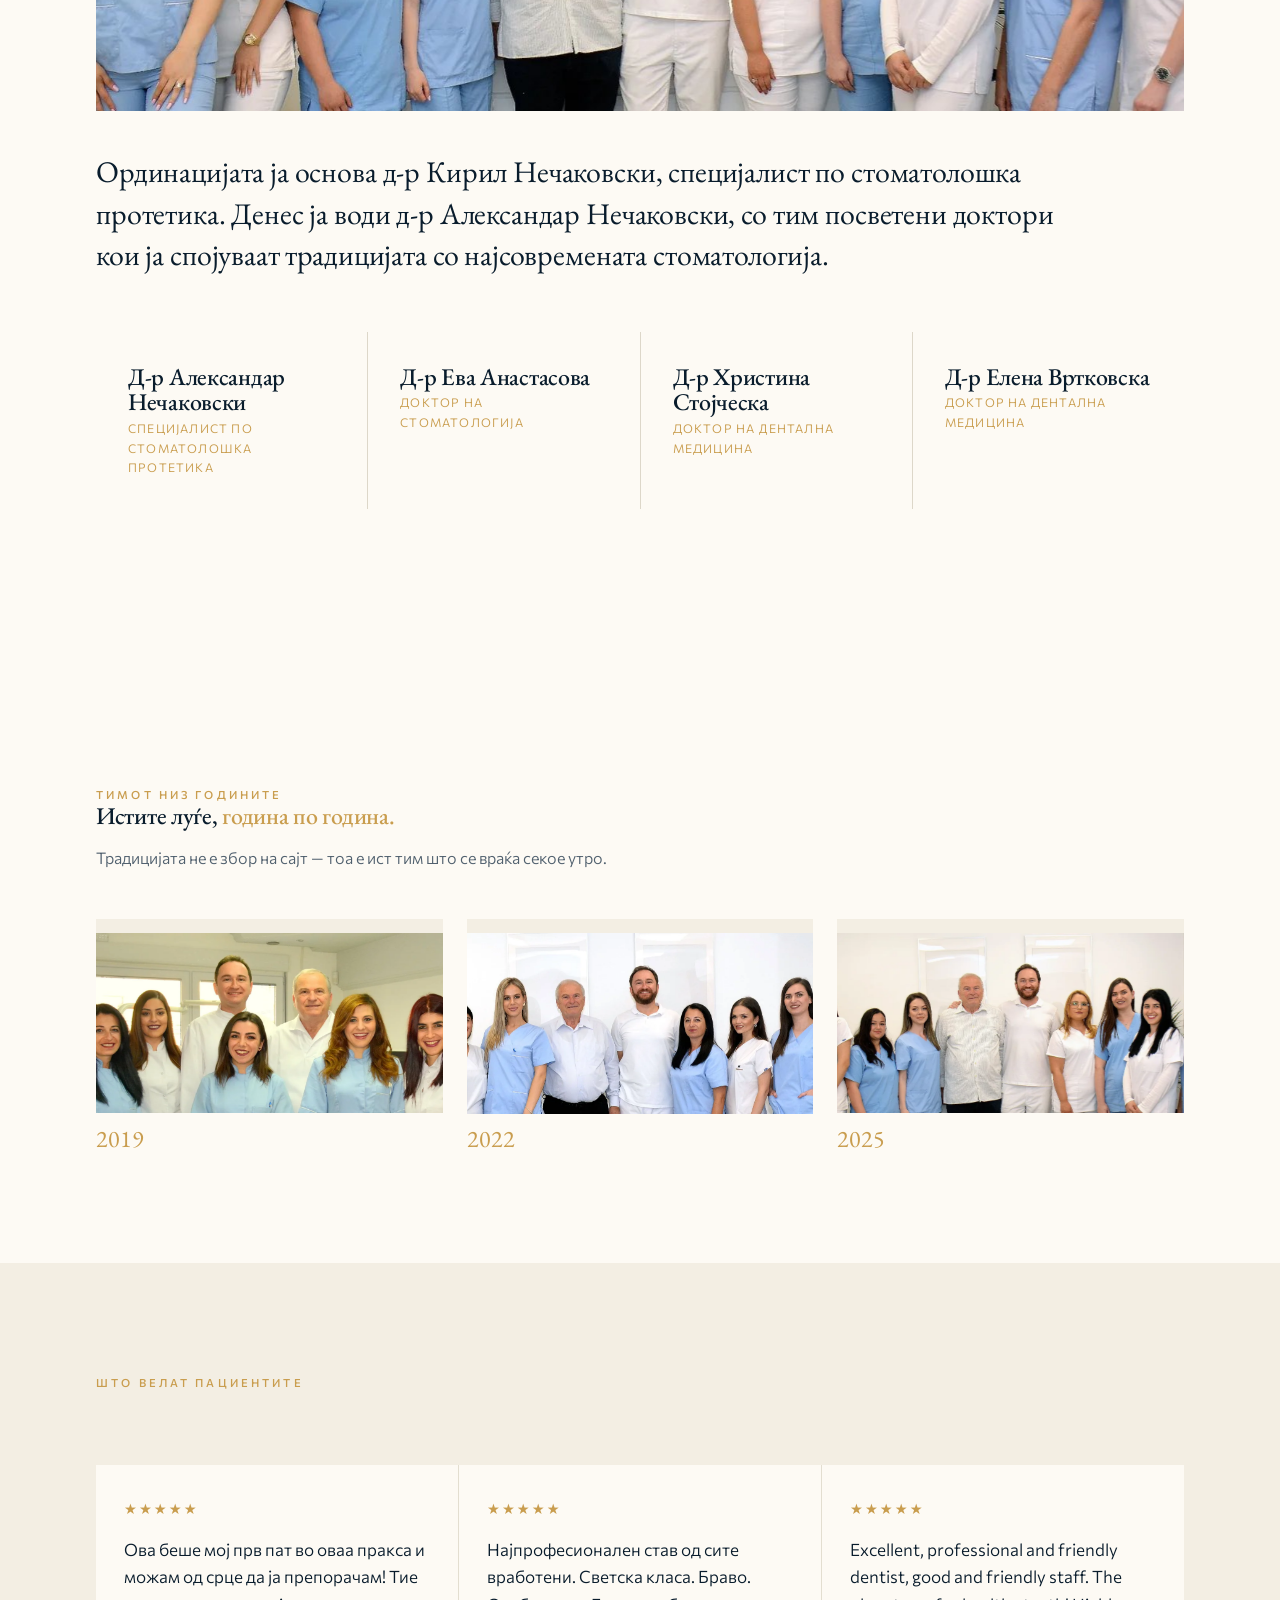
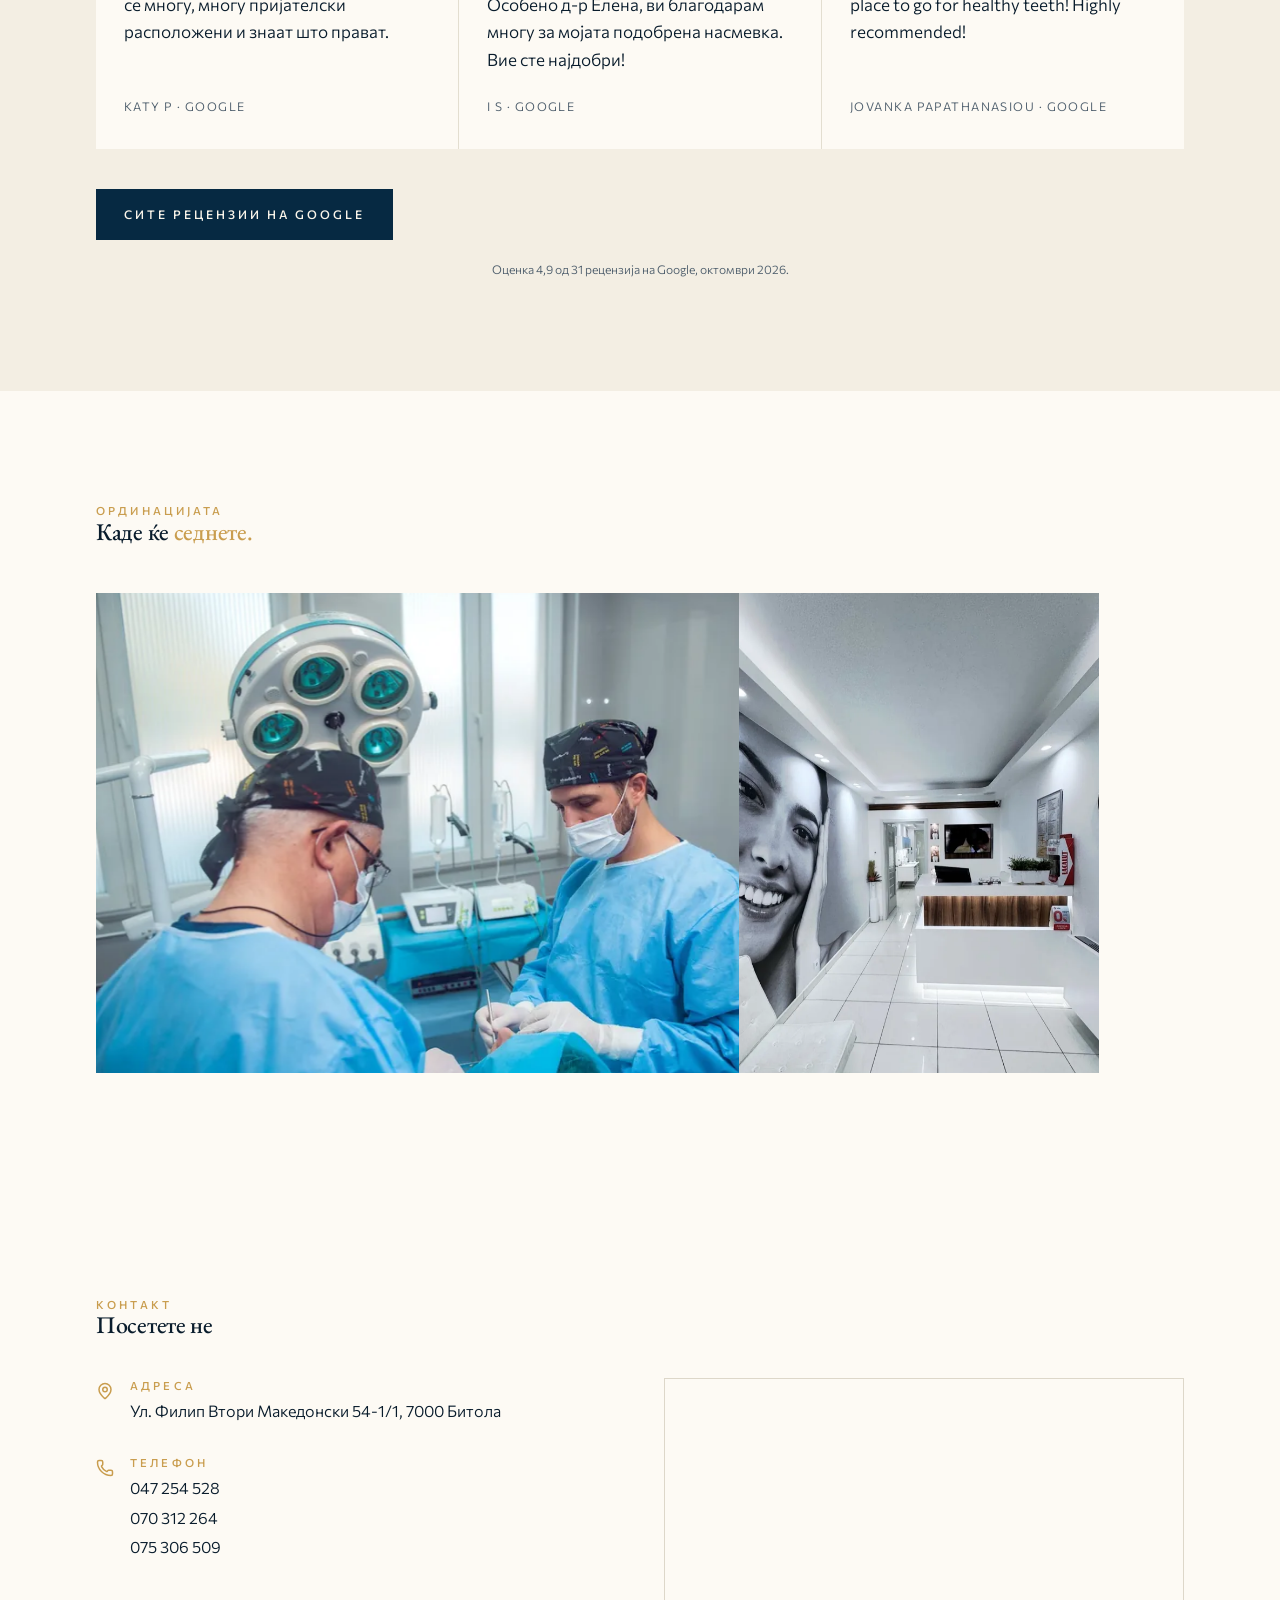
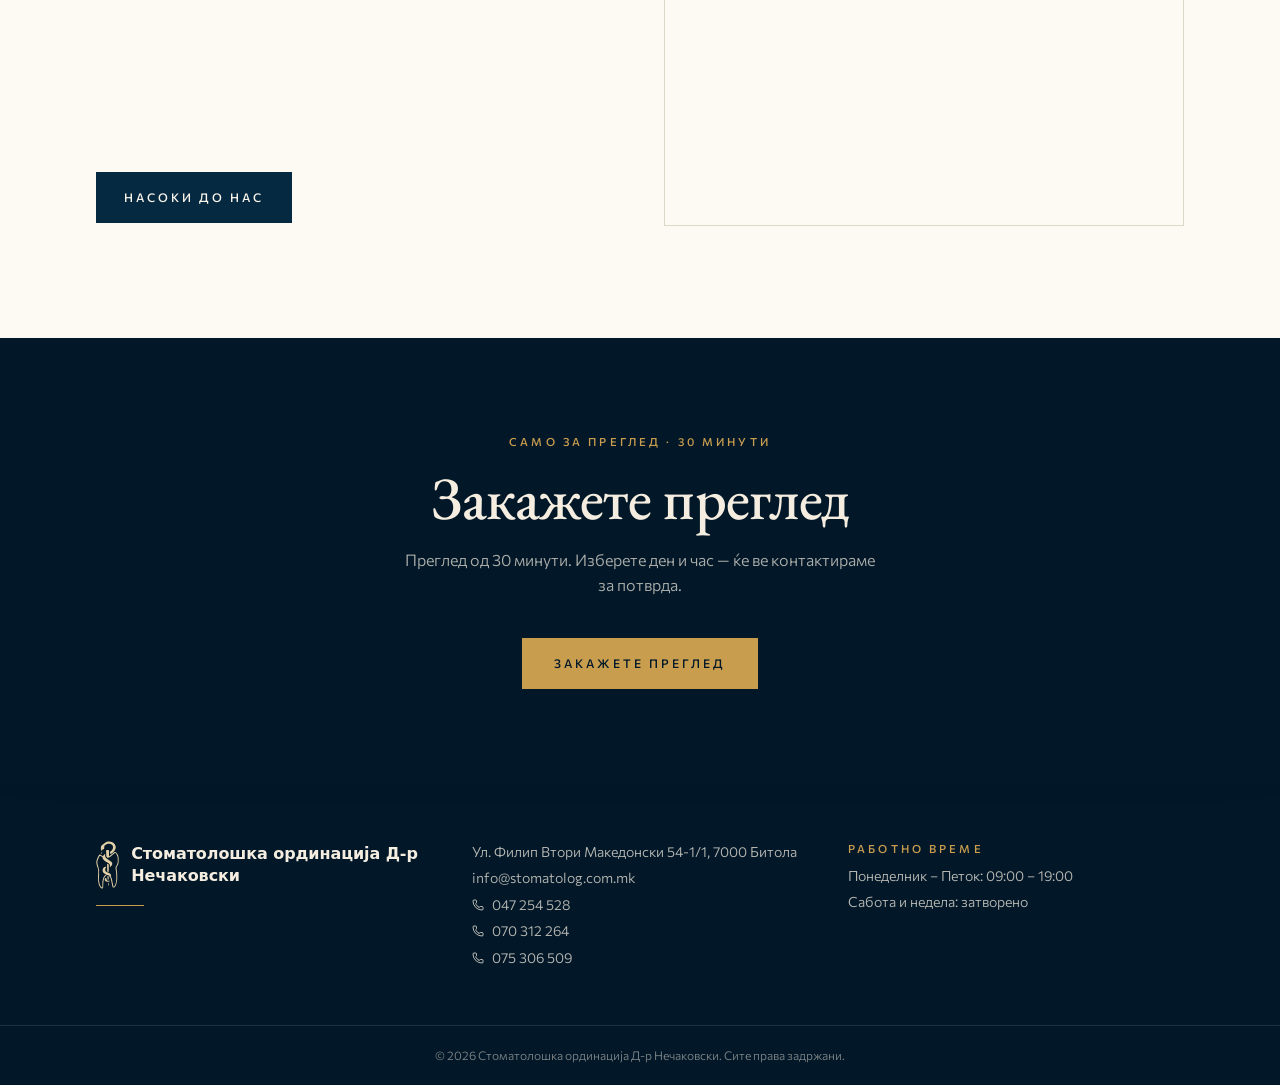
==== commit 14e85329: "Give the middle of the page something to look at The six service categories were six bare lists of t" ====
--- a/index.html
+++ b/index.html
@@ -53,6 +53,26 @@
     <div class="service-list" id="service-list"></div>
   </section>
 
+  <!-- Equipment. Two machines named in the service lists above, photographed
+       in the surgery itself rather than taken from a manufacturer catalogue. -->
+  <section class="wrap section band" id="oprema">
+    <p class="eyebrow" data-i18n="equipEyebrow">Опрема</p>
+    <h2 data-i18n-pair="equipTitle|equipTitleEm">Со што <em>работиме.</em></h2>
+    <p class="lede" data-i18n="equipText">Апаратите што стојат зад терапиите погоре.</p>
+    <div class="equip">
+      <figure>
+        <span class="shot"><img src="assets/curing-light.webp" alt="" width="760" height="570"
+              loading="lazy" data-i18n-attr="alt:altCuring"></span>
+        <figcaption>Sirolaser Blue</figcaption>
+      </figure>
+      <figure>
+        <span class="shot"><img src="assets/kavo-op3d.webp" alt="" width="370" height="412"
+              loading="lazy" data-i18n-attr="alt:altKavo"></span>
+        <figcaption>KaVo OP 3D</figcaption>
+      </figure>
+    </div>
+  </section>
+
   <!-- Why us -->
   <section class="split">
     <div class="wrap split-inner">
@@ -81,6 +101,55 @@
     <p class="founder" data-i18n="founder">Основач: д-р Кирил Нечаковски, специјалист по стоматолошка протетика</p>
   </section>
 
+  <!-- The same team photographed in three different years. The practice has
+       these three and no others, which is exactly what makes them worth
+       showing: it is the continuity the copy claims, evidenced. -->
+  <section class="wrap section" id="godini">
+    <p class="eyebrow" data-i18n="yearsEyebrow">Тимот низ годините</p>
+    <h2 data-i18n-pair="yearsTitle|yearsTitleEm">Истите луѓе, <em>година по година.</em></h2>
+    <p class="lede" data-i18n="yearsText">Традицијата не е збор на сајт.</p>
+    <div class="years">
+      <figure>
+        <span class="shot"><img src="assets/team-2019.webp" alt="" width="1600" height="708" loading="lazy"></span>
+        <figcaption>2019</figcaption>
+      </figure>
+      <figure>
+        <span class="shot"><img src="assets/team-2022.webp" alt="" width="1600" height="718" loading="lazy"></span>
+        <figcaption>2022</figcaption>
+      </figure>
+      <figure>
+        <span class="shot"><img src="assets/team-2025.webp" alt="" width="1600" height="612" loading="lazy"></span>
+        <figcaption>2025</figcaption>
+      </figure>
+    </div>
+  </section>
+
+  <!-- Real five-star reviews from the Google listing, quoted word for word and
+       left in the language each was written in. They are not ours to translate
+       or tidy, so only the labels around them switch language. -->
+  <section class="wrap section band" id="recenzii">
+    <p class="eyebrow" data-i18n="reviewsEyebrow">Што велат пациентите</p>
+    <h2 data-i18n-pair="reviewsTitle|reviewsTitleEm">4,9 од 5 <em>на Google.</em></h2>
+    <ul class="reviews" id="reviews"></ul>
+    <p class="reviews-cta">
+      <a class="btn btn-primary" id="reviews-link" target="_blank" rel="noreferrer"
+         href="https://g.page/r/CYx-n9bsIpA8EAQ/review" data-i18n="reviewsLink">Сите рецензии на Google</a>
+    </p>
+    <p class="muted fineprint" data-i18n="reviewsFine">Оценка 4,9 од 31 рецензија на Google.</p>
+  </section>
+
+  <!-- The rooms a patient actually walks into. -->
+  <section class="wrap section" id="galerija">
+    <p class="eyebrow" data-i18n="galleryEyebrow">Ординацијата</p>
+    <h2 data-i18n-pair="galleryTitle|galleryTitleEm">Каде ќе <em>седнете.</em></h2>
+    <div class="gallery">
+      <figure class="shot"><img src="assets/surgery.webp" alt="" width="900" height="601"
+              loading="lazy" data-i18n-attr="alt:altSurgery"></figure>
+      <figure class="shot"><img src="assets/reception.webp" alt="" width="760" height="1013"
+              loading="lazy" data-i18n-attr="alt:altReception"></figure>
+    </div>
+  </section>
+
   <!-- Contact -->
   <section class="wrap section" id="kontakt">
     <p class="eyebrow" data-i18n="contactEyebrow">Контакт</p>
@@ -110,6 +179,21 @@
 
 <script src="assets/i18n.js"></script>
 <script>
+/* Verbatim from the Google listing, each left in the language it was written
+   in. Quotes are not ours to translate, so these sit outside the dictionary
+   and only the labels around them switch language. */
+var REVIEWS = [
+  { who: "Katy P", lang: "mk",
+    text: "Ова беше мој прв пат во оваа пракса и можам од срце да ја препорачам! Тие се многу, многу пријателски расположени и знаат што прават." },
+  { who: "I S", lang: "mk",
+    text: "Најпрофесионален став од сите вработени. Светска класа. Браво. Особено д-р Елена, ви благодарам многу за мојата подобрена насмевка. Вие сте најдобри!" },
+  { who: "Jovanka Papathanasiou", lang: "en",
+    text: "Excellent, professional and friendly dentist, good and friendly staff. The place to go for healthy teeth! Highly recommended!" }
+];
+
+/* Follows the order of t.categories. */
+var SERVICE_ICONS = ["svcTooth", "svcCrown", "svcChild", "svcGum", "svcLaser", "svcScan"];
+
 window.PAGE_RENDER = function (t) {
   var S = window.SITE, el = S.el, C = window.CLINIC;
 
@@ -134,18 +218,40 @@
     return box;
   }));
 
-  /* Every service, in full — the page is one scroll now, so there is no
-     separate services page to link out to */
+  /* Every service, in full, one card per category. Six bare lists of text
+     read as a document; a card with its own mark reads as a thing. */
   var list = document.getElementById("service-list");
   list.replaceChildren.apply(list, t.categories.map(function (cat, i) {
-    var block = el("div", "service-block");
-    block.appendChild(el("span", "card-num", "0" + (i + 1)));
-    block.appendChild(el("h3", null, cat.name));
+    var card = el("article", "svc");
+    var head = el("div", "svc-head");
+    var ico = el("span", "svc-ico");
+    ico.innerHTML = S.icons[SERVICE_ICONS[i % SERVICE_ICONS.length]];
+    head.appendChild(ico);
+    head.appendChild(el("span", "card-num", "0" + (i + 1)));
+    card.appendChild(head);
+    card.appendChild(el("h3", null, cat.name));
     var ul = el("ul");
     cat.items.forEach(function (item) { ul.appendChild(el("li", null, item)); });
-    block.appendChild(ul);
-    return block;
+    card.appendChild(ul);
+    return card;
   }));
+
+  /* Reviews. The quote keeps its own lang attribute so a screen reader does
+     not read Macedonian with an English voice, or the other way round. */
+  var revBox = document.getElementById("reviews");
+  if (revBox) {
+    revBox.replaceChildren.apply(revBox, REVIEWS.map(function (r) {
+      var li = el("li", "review");
+      var stars = el("span", "stars", "★★★★★");
+      stars.setAttribute("aria-hidden", "true");
+      li.appendChild(stars);
+      var quote = el("p", null, r.text);
+      quote.lang = r.lang;
+      li.appendChild(quote);
+      li.appendChild(el("span", "review-who", r.who + " · Google"));
+      return li;
+    }));
+  }
 
   /* Why us */
   var why = document.getElementById("why-list");
--- a/assets/site.css
+++ b/assets/site.css
@@ -868,7 +868,9 @@
 .frame { position: relative; overflow: hidden; }
 /* height: 100% has to be explicit — the img carries width/height attributes,
    and those outrank a CSS aspect-ratio unless a height is given */
-.frame img {
+.frame img,
+.years .shot img,
+.gallery .shot img {
   width: 100%;
   height: 100%;
   aspect-ratio: auto;
@@ -891,3 +893,144 @@
   .hero-inner { transform: none !important; opacity: 1 !important; }
   .frame img { transform: none !important; }
 }
+
+/* ==========================================================================
+   Making it read as a practice rather than a document
+
+   Six bare lists of text and a grid of four names was the whole middle of
+   this page. These are the pieces that give it something to look at — all of
+   them built from the photographs and reviews the practice actually has.
+   ========================================================================== */
+
+/* ---- a full-bleed tint, from inside a .wrap ----------------------------- */
+
+/* The section is a .wrap, so it is capped at 72rem and cannot paint to the
+   edges on its own. This lays a 100vw strip behind it instead. 100vw ignores
+   the scrollbar, which would normally mean a horizontal scrollbar — the
+   overflow-x: clip on <html> in the device pass is what makes it safe. */
+.band { position: relative; }
+.band::before {
+  content: "";
+  position: absolute;
+  z-index: -1;
+  inset-block: 0;
+  left: 50%;
+  width: 100vw;
+  transform: translateX(-50%);
+  background: var(--secondary);
+}
+
+/* ---- services, as cards -------------------------------------------------- */
+
+/* The hairline grid the card and team grids already use, so this reads as
+   part of the same page rather than a component borrowed from elsewhere. */
+.service-list {
+  grid-template-columns: minmax(0, 1fr);
+  gap: 1px;
+  background: var(--border);
+  margin-top: 3rem;
+}
+.svc {
+  display: flex;
+  flex-direction: column;
+  background: var(--background);
+  padding: 2rem 1.75rem 2.25rem;
+  transition: background-color .3s;
+}
+.svc:hover { background: var(--card); }
+.svc-head { display: flex; align-items: center; justify-content: space-between; }
+.svc-ico { display: grid; place-items: center; color: var(--gold); }
+.svc-ico svg { display: block; }
+.svc h3 { margin-top: 1.15rem; font-size: 1.5rem; }
+.svc ul { margin-top: 1.15rem; border-top: 1px solid var(--border); }
+.svc li {
+  padding-block: .7rem;
+  font-size: .875rem;
+  color: var(--muted-foreground);
+  border-bottom: 1px solid var(--border);
+}
+.svc li:last-child { border-bottom: 0; padding-bottom: 0; }
+
+@media (min-width: 40rem) { .service-list { grid-template-columns: repeat(2, minmax(0, 1fr)); } }
+@media (min-width: 64rem) { .service-list { grid-template-columns: repeat(3, minmax(0, 1fr)); } }
+
+/* ---- photographs --------------------------------------------------------- */
+
+/* A clipping frame. The aspect ratio lives here, and the image is told to
+   fill it — height: 100% has to be explicit, because every one of these
+   carries width and height attributes and those outrank a CSS aspect-ratio
+   unless a height is given. */
+.shot {
+  display: block;
+  overflow: hidden;
+  background: var(--secondary);
+}
+.shot img {
+  display: block;
+  width: 100%;
+  height: 100%;
+  object-fit: cover;
+}
+
+.equip { display: grid; gap: 2rem; margin-top: 3rem; }
+.equip .shot { aspect-ratio: 4 / 3; }
+.equip figcaption {
+  margin-top: .9rem;
+  font-family: var(--font-display);
+  font-size: 1.25rem;
+  letter-spacing: -.01em;
+}
+@media (min-width: 40rem) { .equip { grid-template-columns: repeat(2, minmax(0, 1fr)); } }
+
+.years { display: grid; gap: 2rem; margin-top: 3rem; }
+.years .shot { aspect-ratio: 16 / 9; }
+.years figcaption {
+  margin-top: .85rem;
+  font-family: var(--font-display);
+  font-size: 1.5rem;
+  line-height: 1;
+  color: var(--gold);
+  font-variant-numeric: lining-nums tabular-nums;
+}
+@media (min-width: 48rem) { .years { grid-template-columns: repeat(3, minmax(0, 1fr)); gap: 1.5rem; } }
+
+.gallery { display: grid; gap: 1rem; margin-top: 3rem; }
+.gallery .shot:first-child { aspect-ratio: 3 / 2; }
+.gallery .shot:last-child { aspect-ratio: 3 / 4; }
+@media (min-width: 48rem) {
+  .gallery { grid-template-columns: 1.4fr 1fr; gap: 1.25rem; }
+  .gallery .shot { aspect-ratio: auto; height: 30rem; }
+}
+
+/* ---- reviews ------------------------------------------------------------- */
+
+.reviews {
+  display: grid;
+  gap: 1px;
+  background: var(--border);
+  margin-top: 3rem;
+}
+.review {
+  display: flex;
+  flex-direction: column;
+  background: var(--background);
+  padding: 2rem 1.75rem;
+}
+.stars { color: var(--gold); font-size: .9rem; letter-spacing: .14em; }
+.review p { margin-top: 1rem; font-size: 1.0625rem; line-height: 1.62; }
+.review-who {
+  margin-top: auto;
+  padding-top: 1.5rem;
+  font-size: .75rem;
+  letter-spacing: .12em;
+  text-transform: uppercase;
+  color: var(--muted-foreground);
+}
+.reviews-cta { margin-top: 2.5rem; }
+.fineprint { margin-top: 1.25rem; font-size: .75rem; }
+
+@media (min-width: 48rem) { .reviews { grid-template-columns: repeat(3, minmax(0, 1fr)); } }
+
+/* a tinted band sits on --secondary, so the cards on it take the paper tone */
+.band .reviews { background: color-mix(in oklab, var(--border) 70%, transparent); }
+.band .review { background: var(--background); }
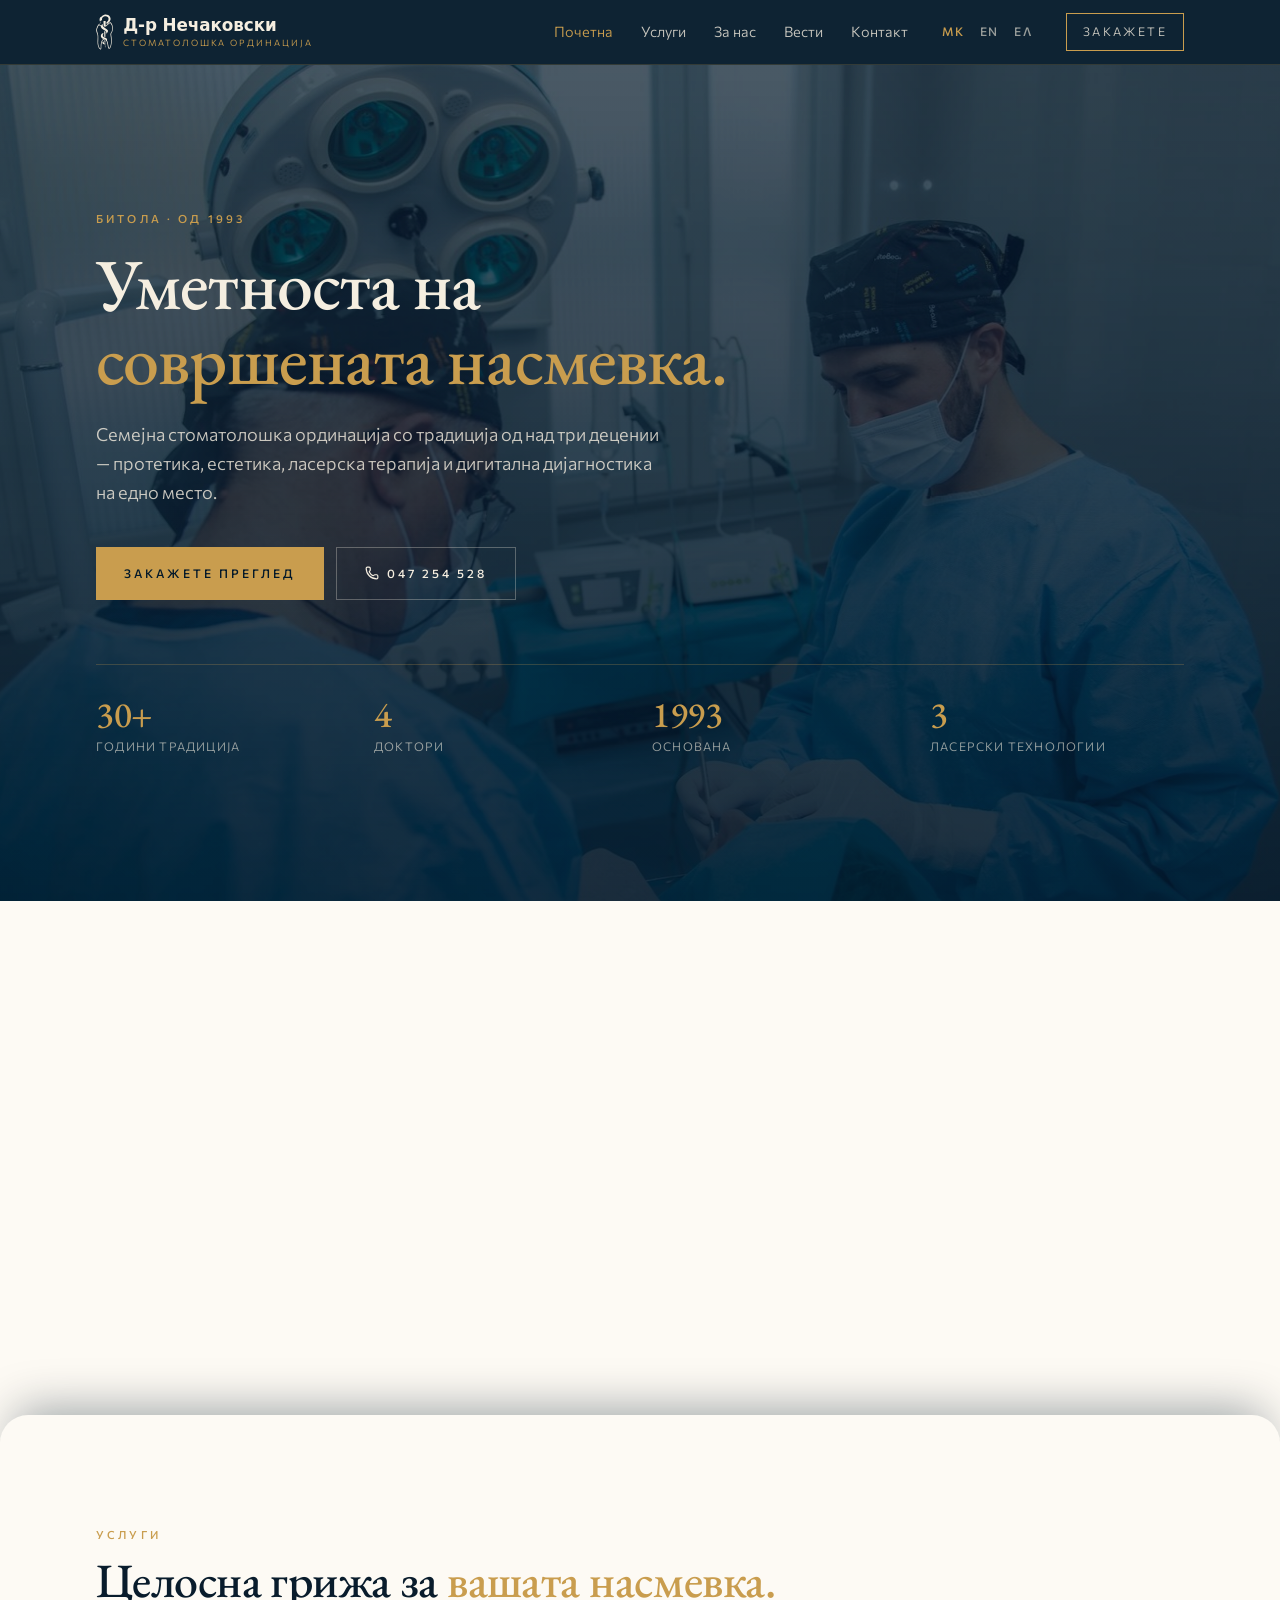
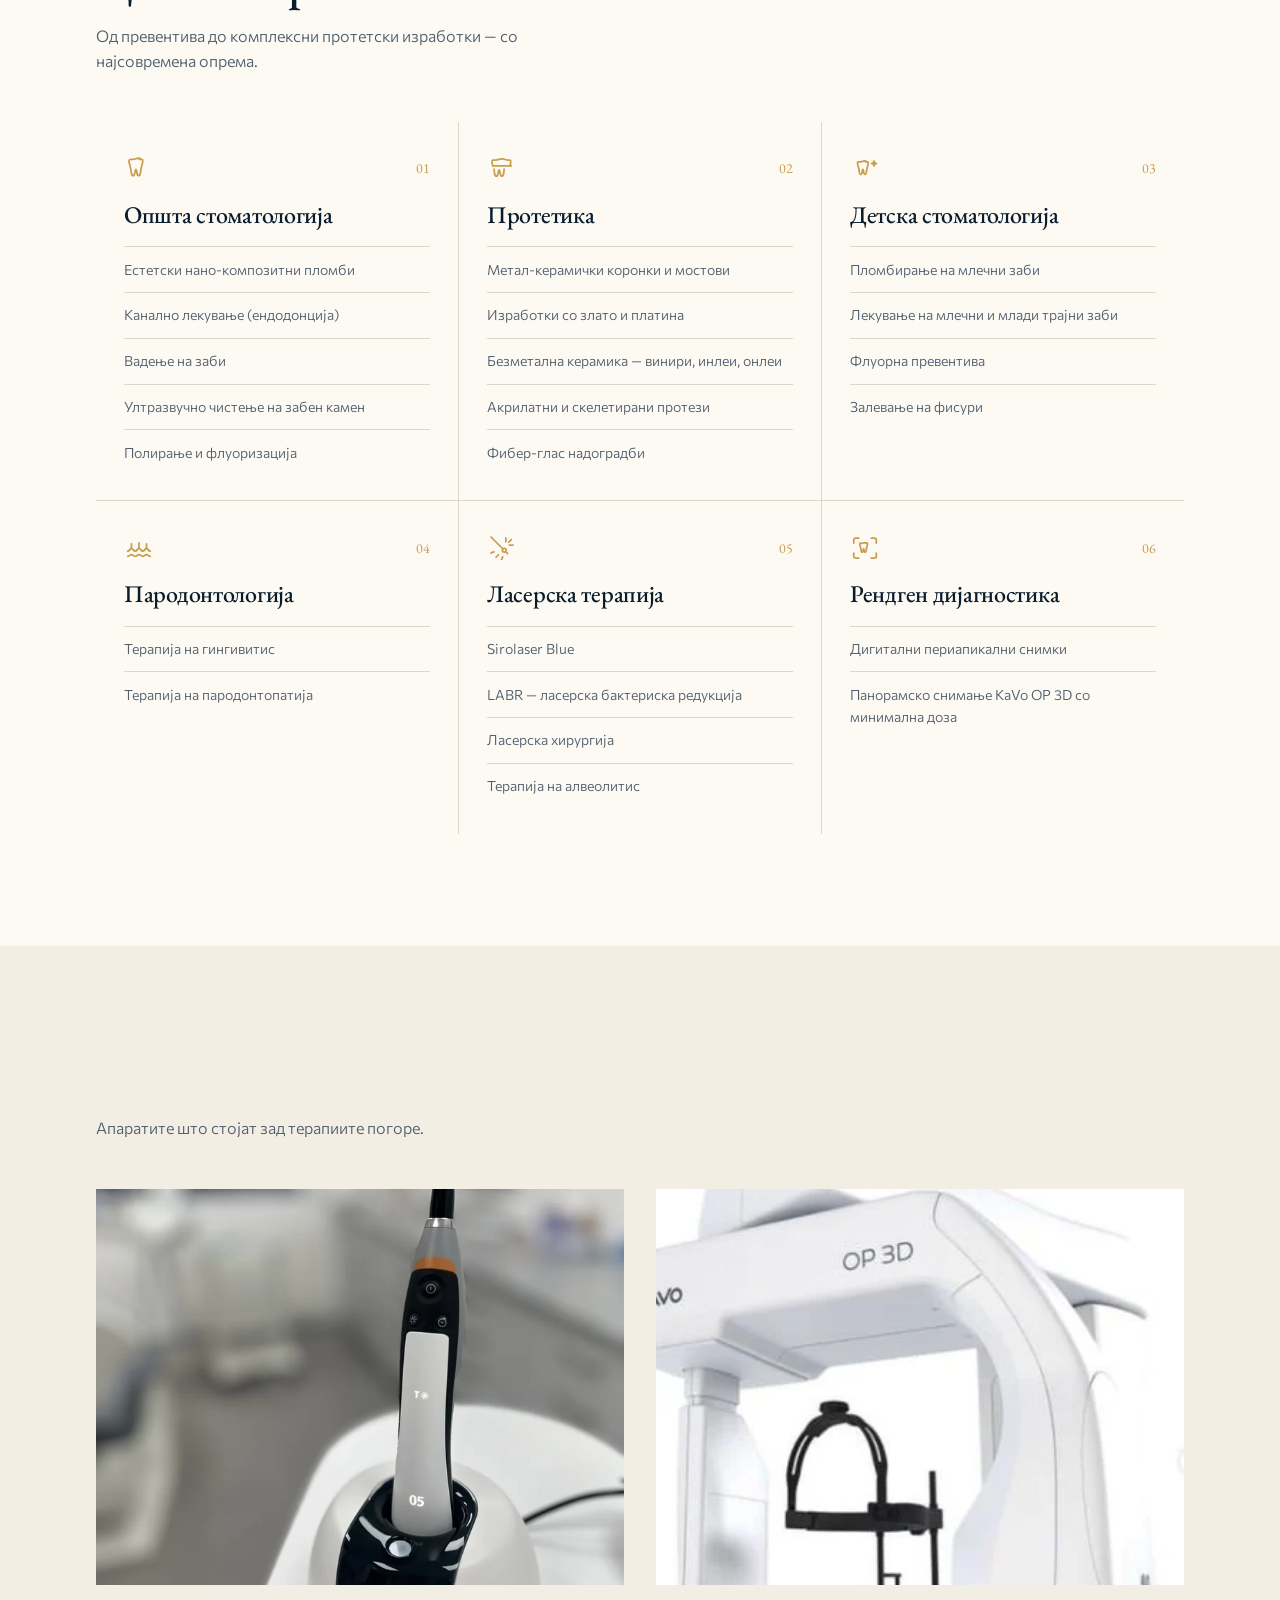
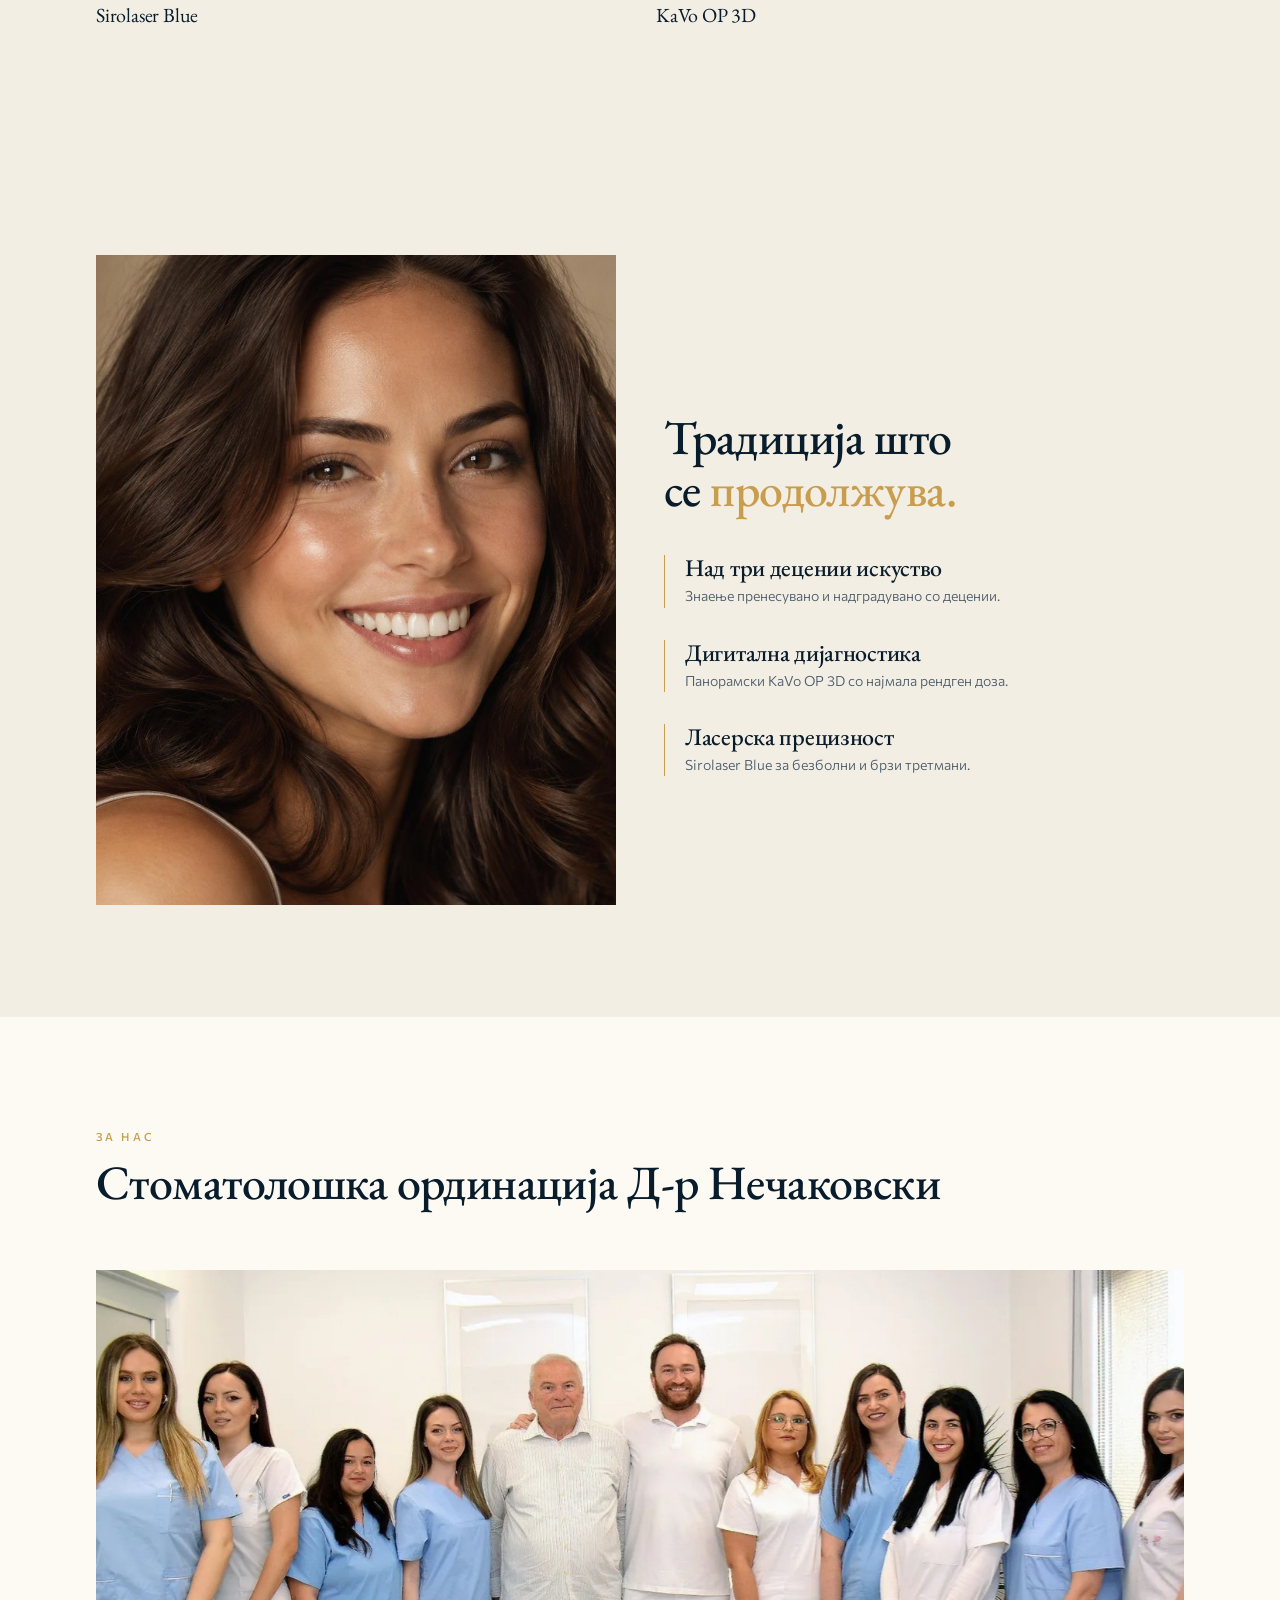
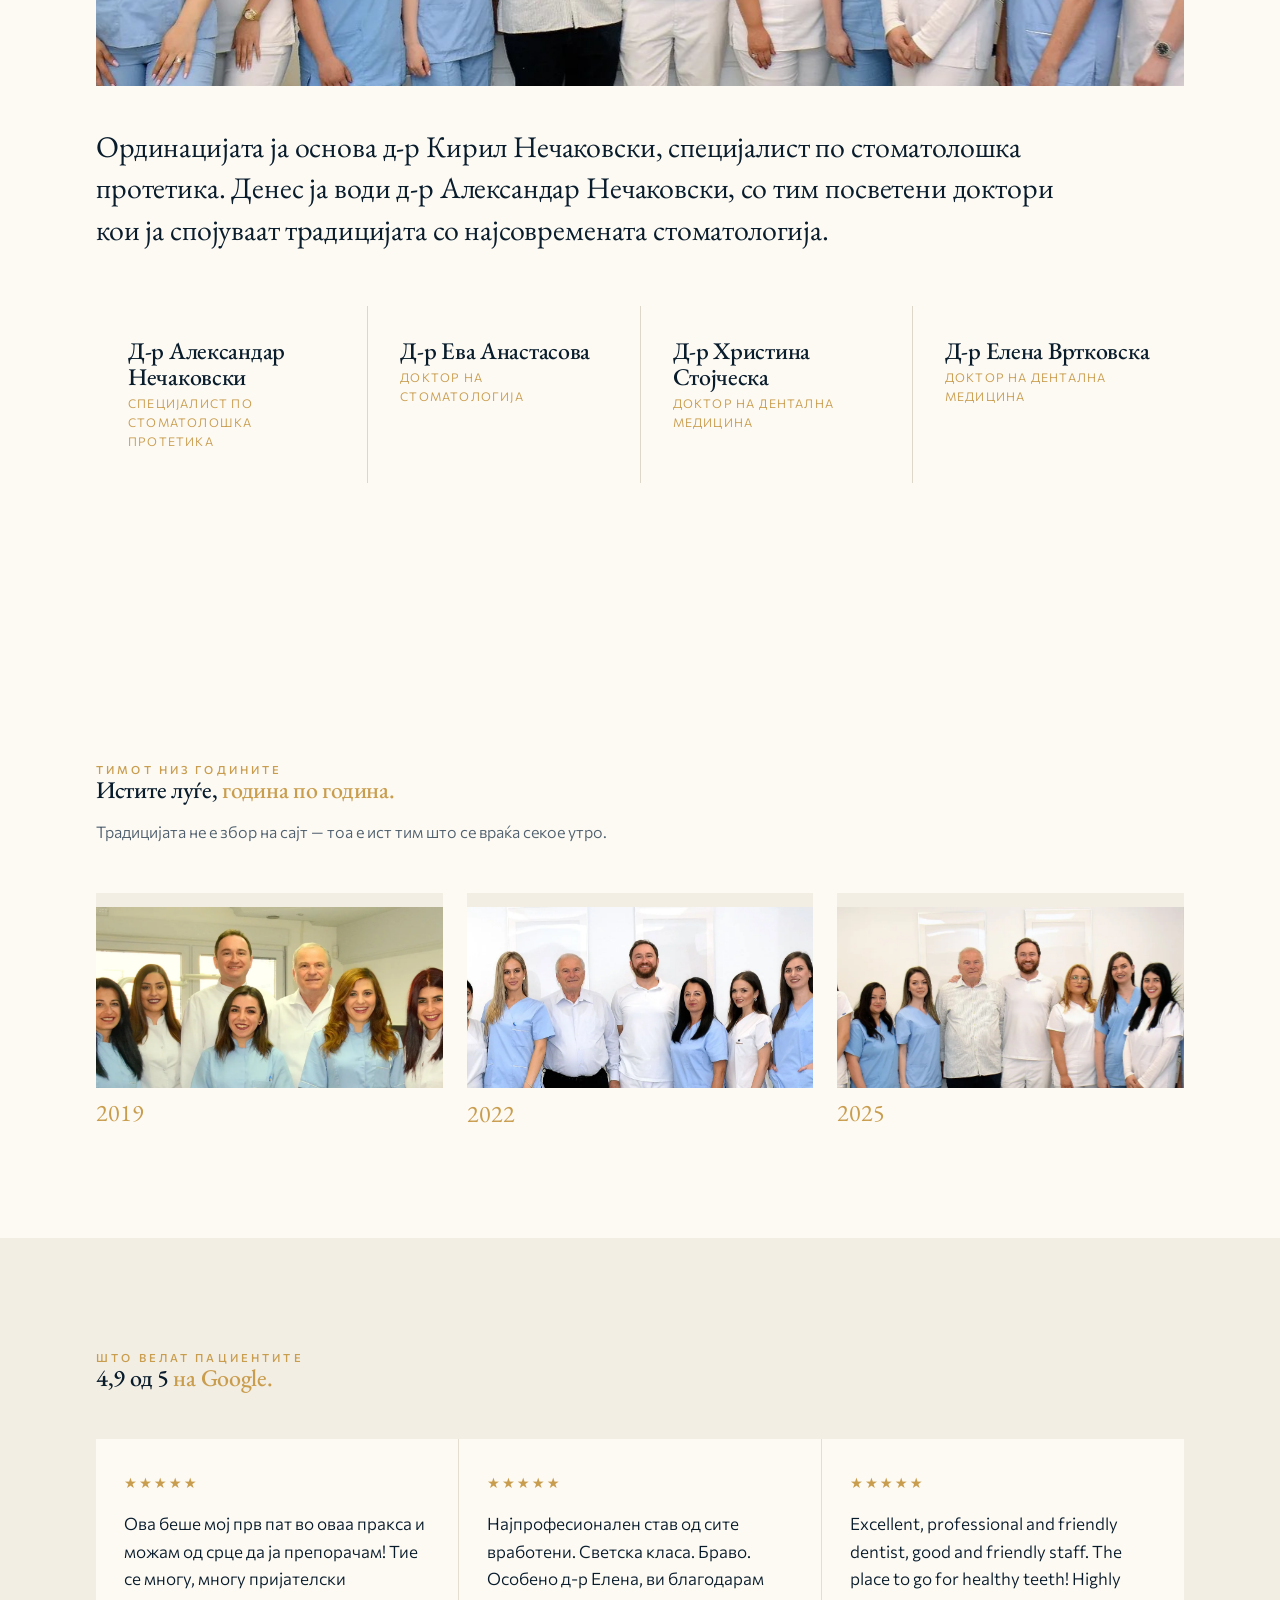
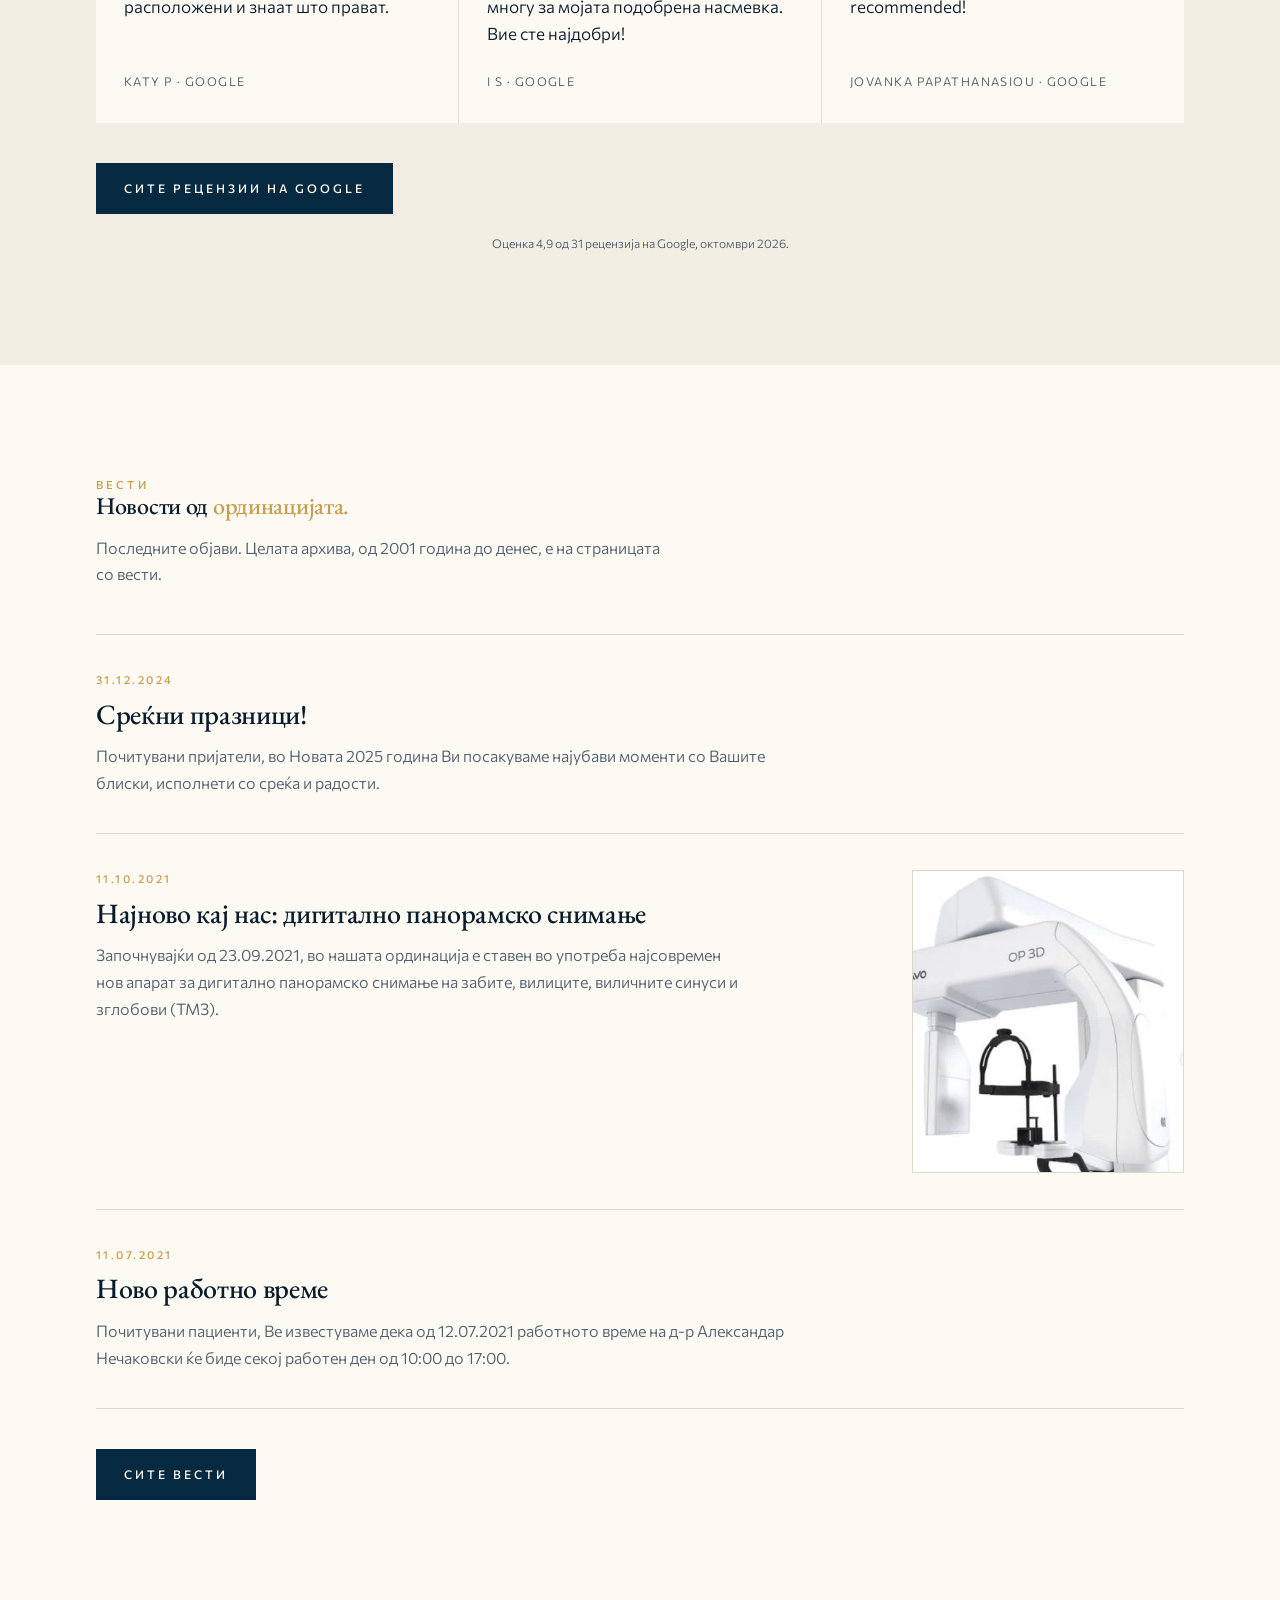
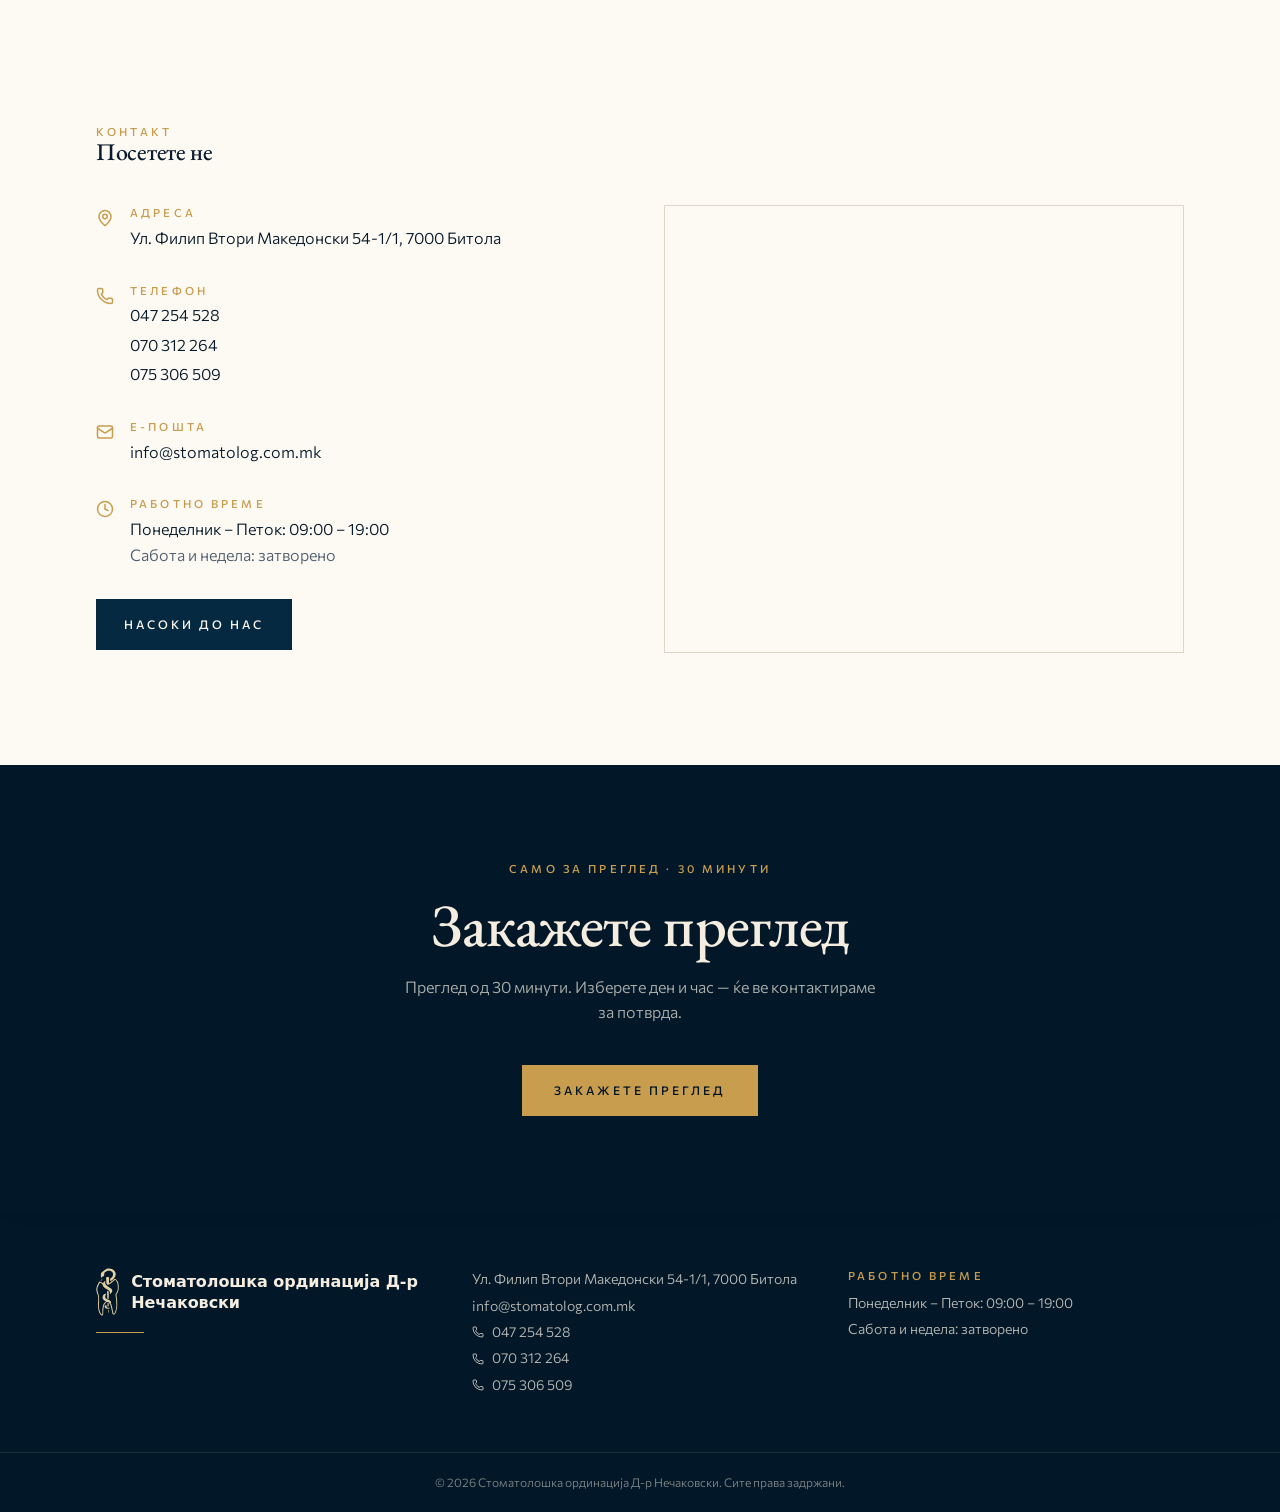
==== commit 789b5170: "Drop the photographs that are not theirs; carry the old site's news over Two things the practice ask" ====
--- a/index.html
+++ b/index.html
@@ -53,8 +53,9 @@
     <div class="service-list" id="service-list"></div>
   </section>
 
-  <!-- Equipment. Two machines named in the service lists above, photographed
-       in the surgery itself rather than taken from a manufacturer catalogue. -->
+  <!-- Equipment. Two machines named in the service lists above. The KaVo shot
+       is the practice's own, off their old site; the curing light came from
+       their Google listing and has not been confirmed with them. -->
   <section class="wrap section band" id="oprema">
     <p class="eyebrow" data-i18n="equipEyebrow">Опрема</p>
     <h2 data-i18n-pair="equipTitle|equipTitleEm">Со што <em>работиме.</em></h2>
@@ -138,16 +139,15 @@
     <p class="muted fineprint" data-i18n="reviewsFine">Оценка 4,9 од 31 рецензија на Google.</p>
   </section>
 
-  <!-- The rooms a patient actually walks into. -->
-  <section class="wrap section" id="galerija">
-    <p class="eyebrow" data-i18n="galleryEyebrow">Ординацијата</p>
-    <h2 data-i18n-pair="galleryTitle|galleryTitleEm">Каде ќе <em>седнете.</em></h2>
-    <div class="gallery">
-      <figure class="shot"><img src="assets/surgery.webp" alt="" width="900" height="601"
-              loading="lazy" data-i18n-attr="alt:altSurgery"></figure>
-      <figure class="shot"><img src="assets/reception.webp" alt="" width="760" height="1013"
-              loading="lazy" data-i18n-attr="alt:altReception"></figure>
-    </div>
+
+  <!-- The practice's own news, carried over from stomatolog.mk. The three most
+       recent are here; the whole archive back to 2001 is on vesti.html. -->
+  <section class="wrap section" id="vesti">
+    <p class="eyebrow" data-i18n="newsEyebrow">Вести</p>
+    <h2 data-i18n-pair="newsTitle|newsTitleEm">Новости од <em>ординацијата.</em></h2>
+    <p class="lede" data-i18n="newsText">Последните објави. Целата архива, од 2001 година до денес, е на страницата со вести.</p>
+    <div class="posts" id="news-latest"></div>
+    <p class="news-cta"><a class="btn btn-primary" href="vesti.html" data-i18n="newsAll">Сите вести</a></p>
   </section>
 
   <!-- Contact -->
@@ -178,6 +178,7 @@
 <div id="site-footer"></div>
 
 <script src="assets/i18n.js"></script>
+<script src="assets/news.js"></script>
 <script>
 /* Verbatim from the Google listing, each left in the language it was written
    in. Quotes are not ours to translate, so these sit outside the dictionary
@@ -194,7 +195,7 @@
 /* Follows the order of t.categories. */
 var SERVICE_ICONS = ["svcTooth", "svcCrown", "svcChild", "svcGum", "svcLaser", "svcScan"];
 
-window.PAGE_RENDER = function (t) {
+window.PAGE_RENDER = function (t, lang) {
   var S = window.SITE, el = S.el, C = window.CLINIC;
 
   /* Call button in the hero */
@@ -216,6 +217,12 @@
     box.appendChild(el("dt", null, s.n + s.suffix));
     box.appendChild(el("dd", null, s.l));
     return box;
+  }));
+
+  /* The three most recent posts, first paragraph only. */
+  var latest = document.getElementById("news-latest");
+  latest.replaceChildren.apply(latest, window.NEWS.slice(0, 3).map(function (post) {
+    return window.NEWS_CARD(post, lang, { lead: true });
   }));
 
   /* Every service, in full, one card per category. Six bare lists of text
--- a/assets/site.css
+++ b/assets/site.css
@@ -869,8 +869,7 @@
 /* height: 100% has to be explicit — the img carries width/height attributes,
    and those outrank a CSS aspect-ratio unless a height is given */
 .frame img,
-.years .shot img,
-.gallery .shot img {
+.years .shot img {
   width: 100%;
   height: 100%;
   aspect-ratio: auto;
@@ -994,13 +993,6 @@
 }
 @media (min-width: 48rem) { .years { grid-template-columns: repeat(3, minmax(0, 1fr)); gap: 1.5rem; } }
 
-.gallery { display: grid; gap: 1rem; margin-top: 3rem; }
-.gallery .shot:first-child { aspect-ratio: 3 / 2; }
-.gallery .shot:last-child { aspect-ratio: 3 / 4; }
-@media (min-width: 48rem) {
-  .gallery { grid-template-columns: 1.4fr 1fr; gap: 1.25rem; }
-  .gallery .shot { aspect-ratio: auto; height: 30rem; }
-}
 
 /* ---- reviews ------------------------------------------------------------- */
 
@@ -1034,3 +1026,66 @@
 /* a tinted band sits on --secondary, so the cards on it take the paper tone */
 .band .reviews { background: color-mix(in oklab, var(--border) 70%, transparent); }
 .band .review { background: var(--background); }
+
+/* --------------------------------------------------------------------------
+   News — the practice's own posts, carried over from the old site
+   -------------------------------------------------------------------------- */
+
+/* A list, not a grid of tiles: these are dated announcements of very different
+   lengths, and a hairline between them reads as a feed rather than as cards
+   fighting to be the same height. */
+.posts { margin-top: 3rem; border-top: 1px solid var(--border); }
+
+.post {
+  display: grid;
+  gap: 1.5rem;
+  padding-block: 2.25rem;
+  border-bottom: 1px solid var(--border);
+}
+
+.post-date {
+  display: block;
+  font-family: var(--font-sans);
+  font-size: .7rem;
+  font-weight: 500;
+  letter-spacing: .22em;
+  color: var(--gold);
+  font-variant-numeric: lining-nums tabular-nums;
+}
+.post-body h3 { margin-top: .6rem; font-size: clamp(1.375rem, 3vw, 1.75rem); }
+.post-body p {
+  margin-top: .9rem;
+  max-width: 44rem;
+  color: var(--muted-foreground);
+  line-height: 1.68;
+}
+
+/* The pictures came off a site built in 2001; the widest is 470px. They get a
+   column they fit in rather than one they have to be stretched across. */
+.post-shot { margin: 0; }
+.post-shot img {
+  display: block;
+  width: 100%;
+  max-width: 17rem;
+  height: auto;
+  border: 1px solid var(--border);
+  background: var(--card);
+}
+.post-shot a { display: block; }
+
+@media (min-width: 48rem) {
+  .post { grid-template-columns: minmax(0, 1fr) 17rem; align-items: start; }
+  .post-shot img { max-width: none; }
+}
+
+.news-cta { margin-top: 2.5rem; }
+
+/* ---- the archive page ---------------------------------------------------- */
+
+.page-hero-note { margin-top: 1.5rem; max-width: 34rem; color: var(--gold-soft); }
+
+.group-title {
+  font-size: clamp(1.75rem, 4vw, 2.25rem);
+}
+.group-title + .posts { margin-top: 1.75rem; }
+.archive .posts + .group-title { margin-top: 4.5rem; }
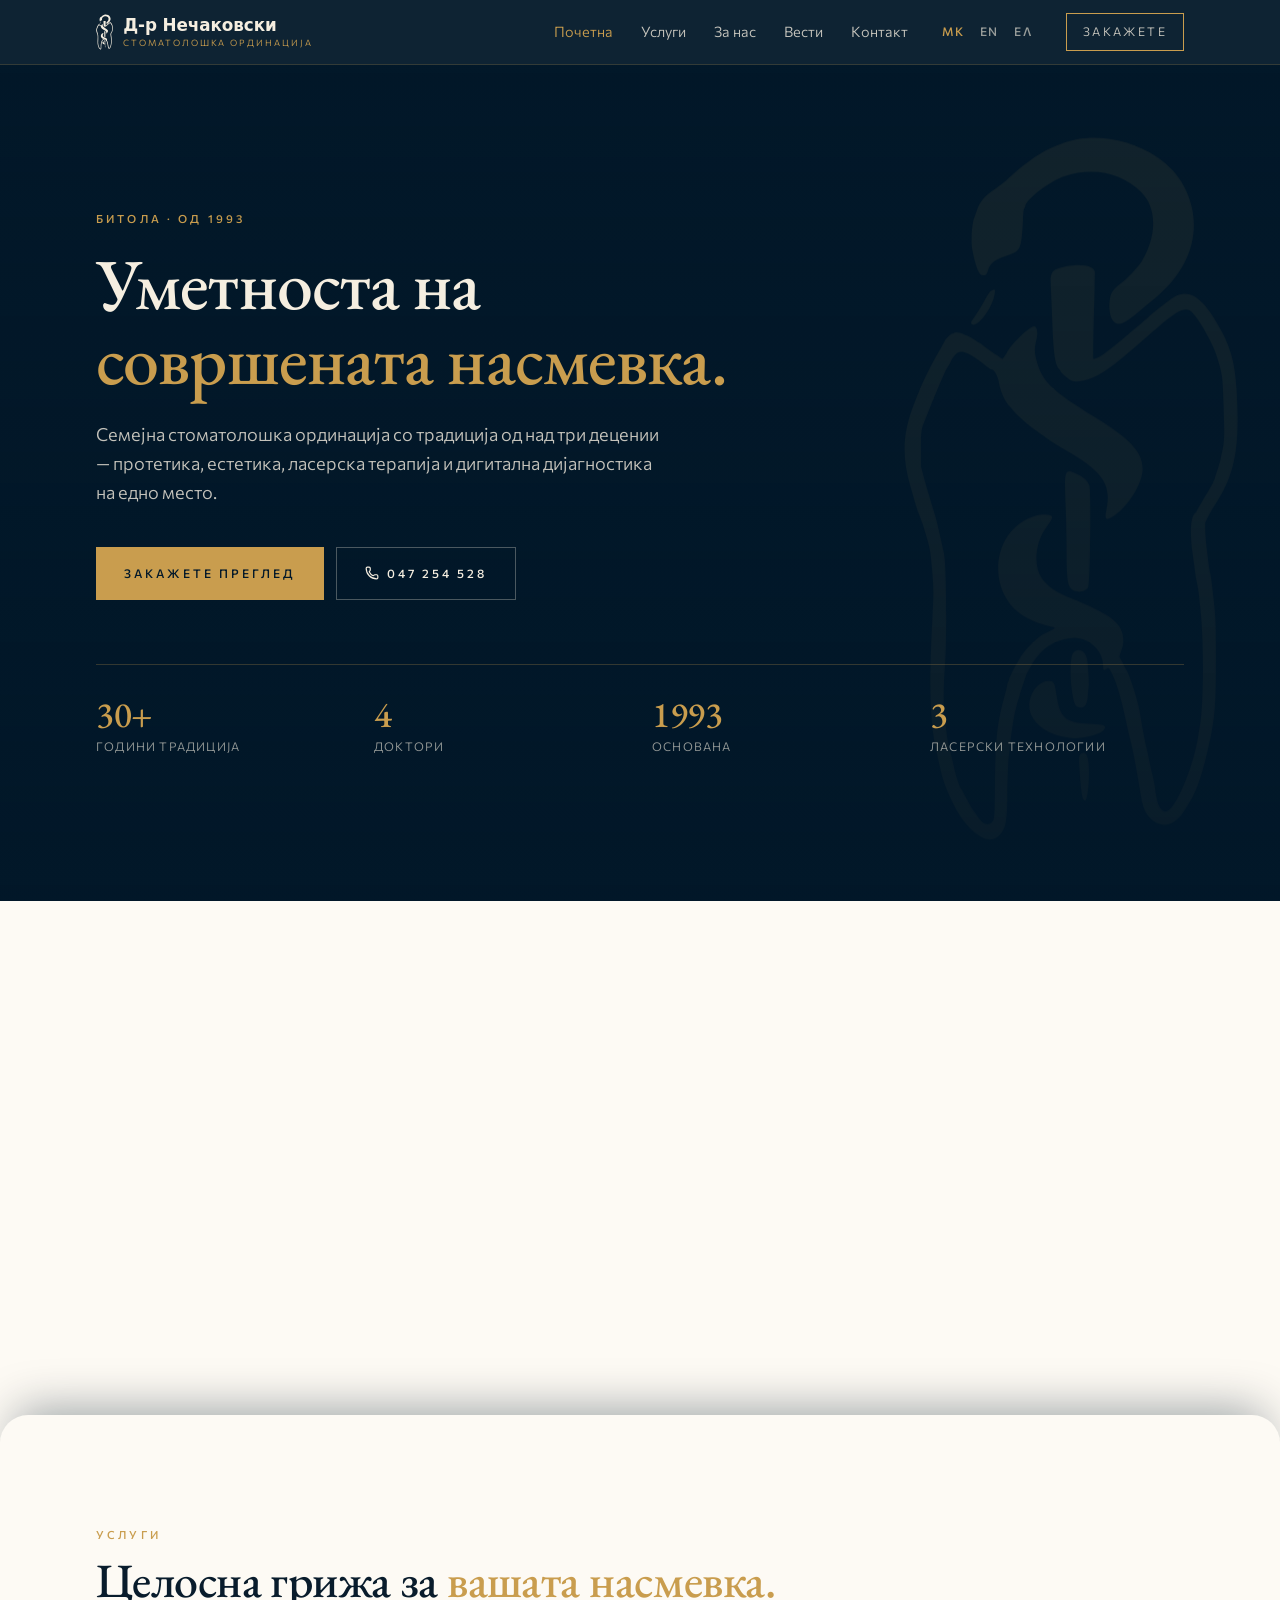
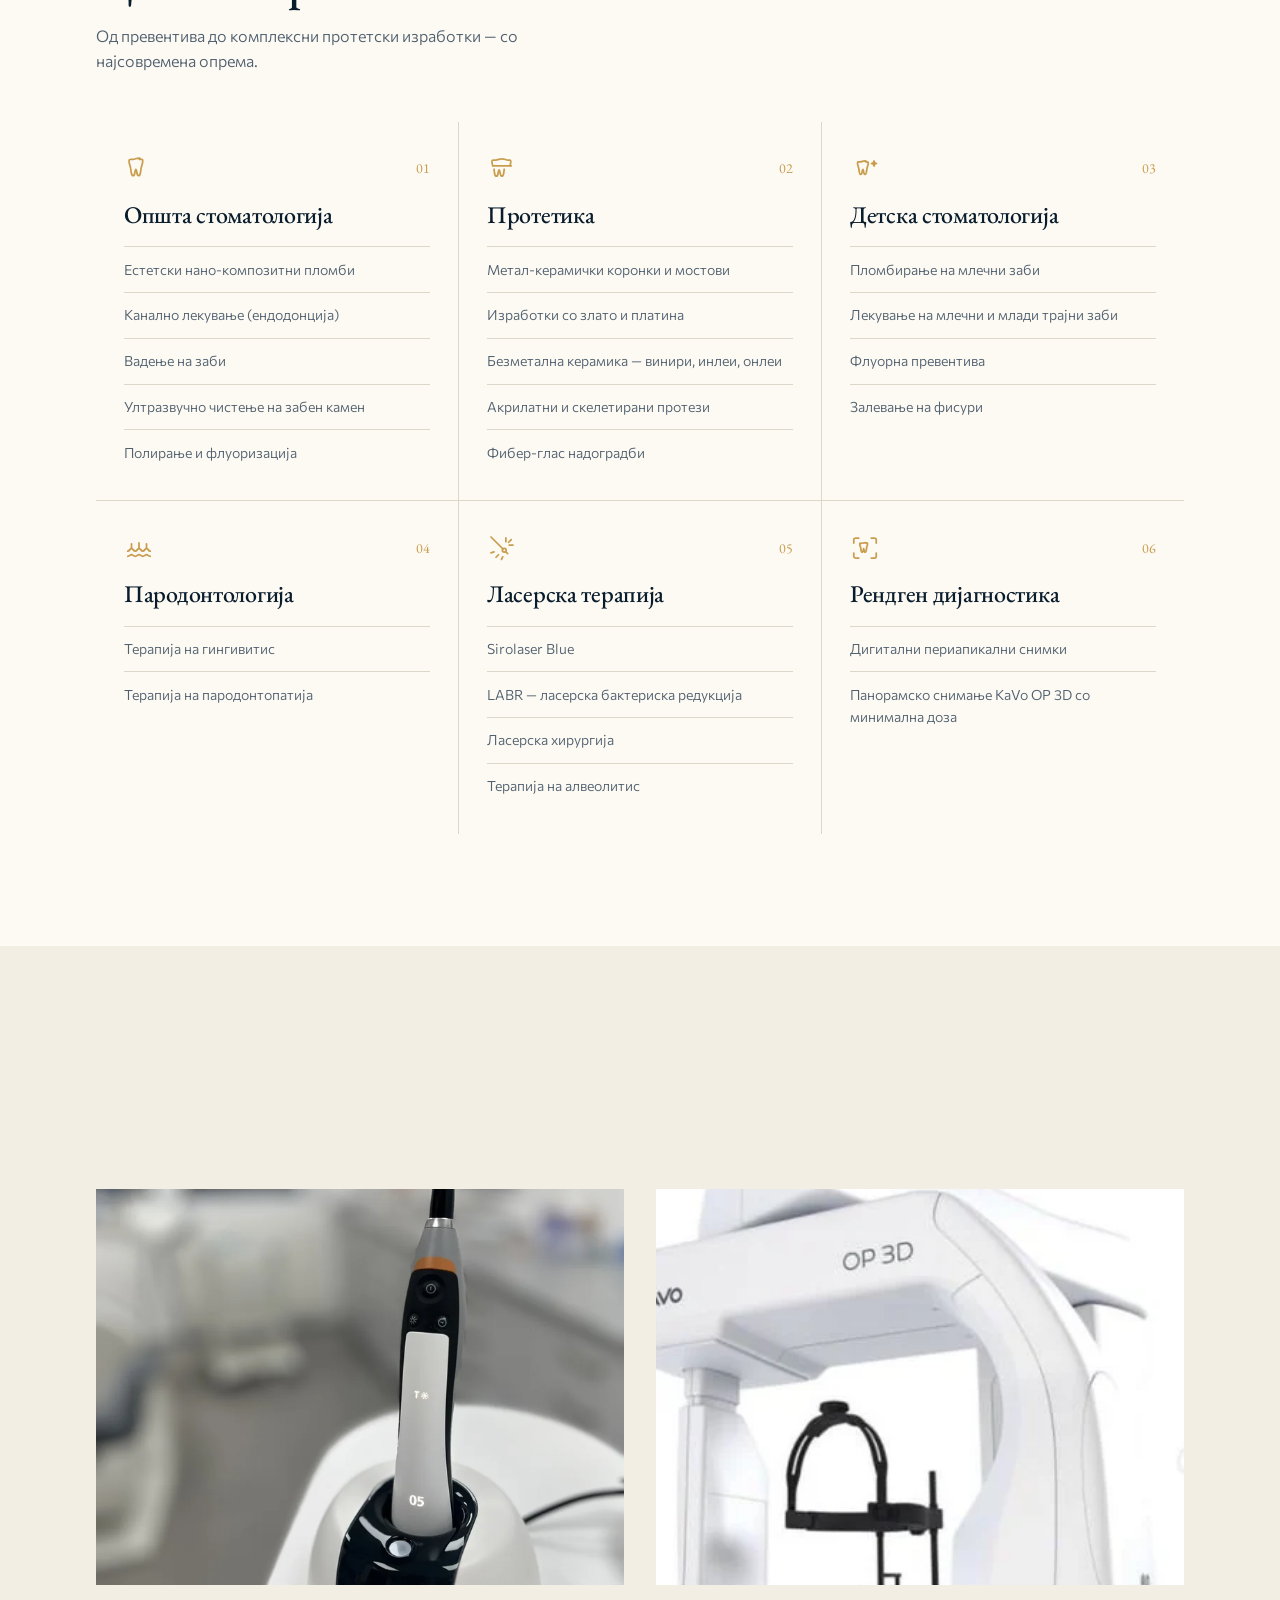
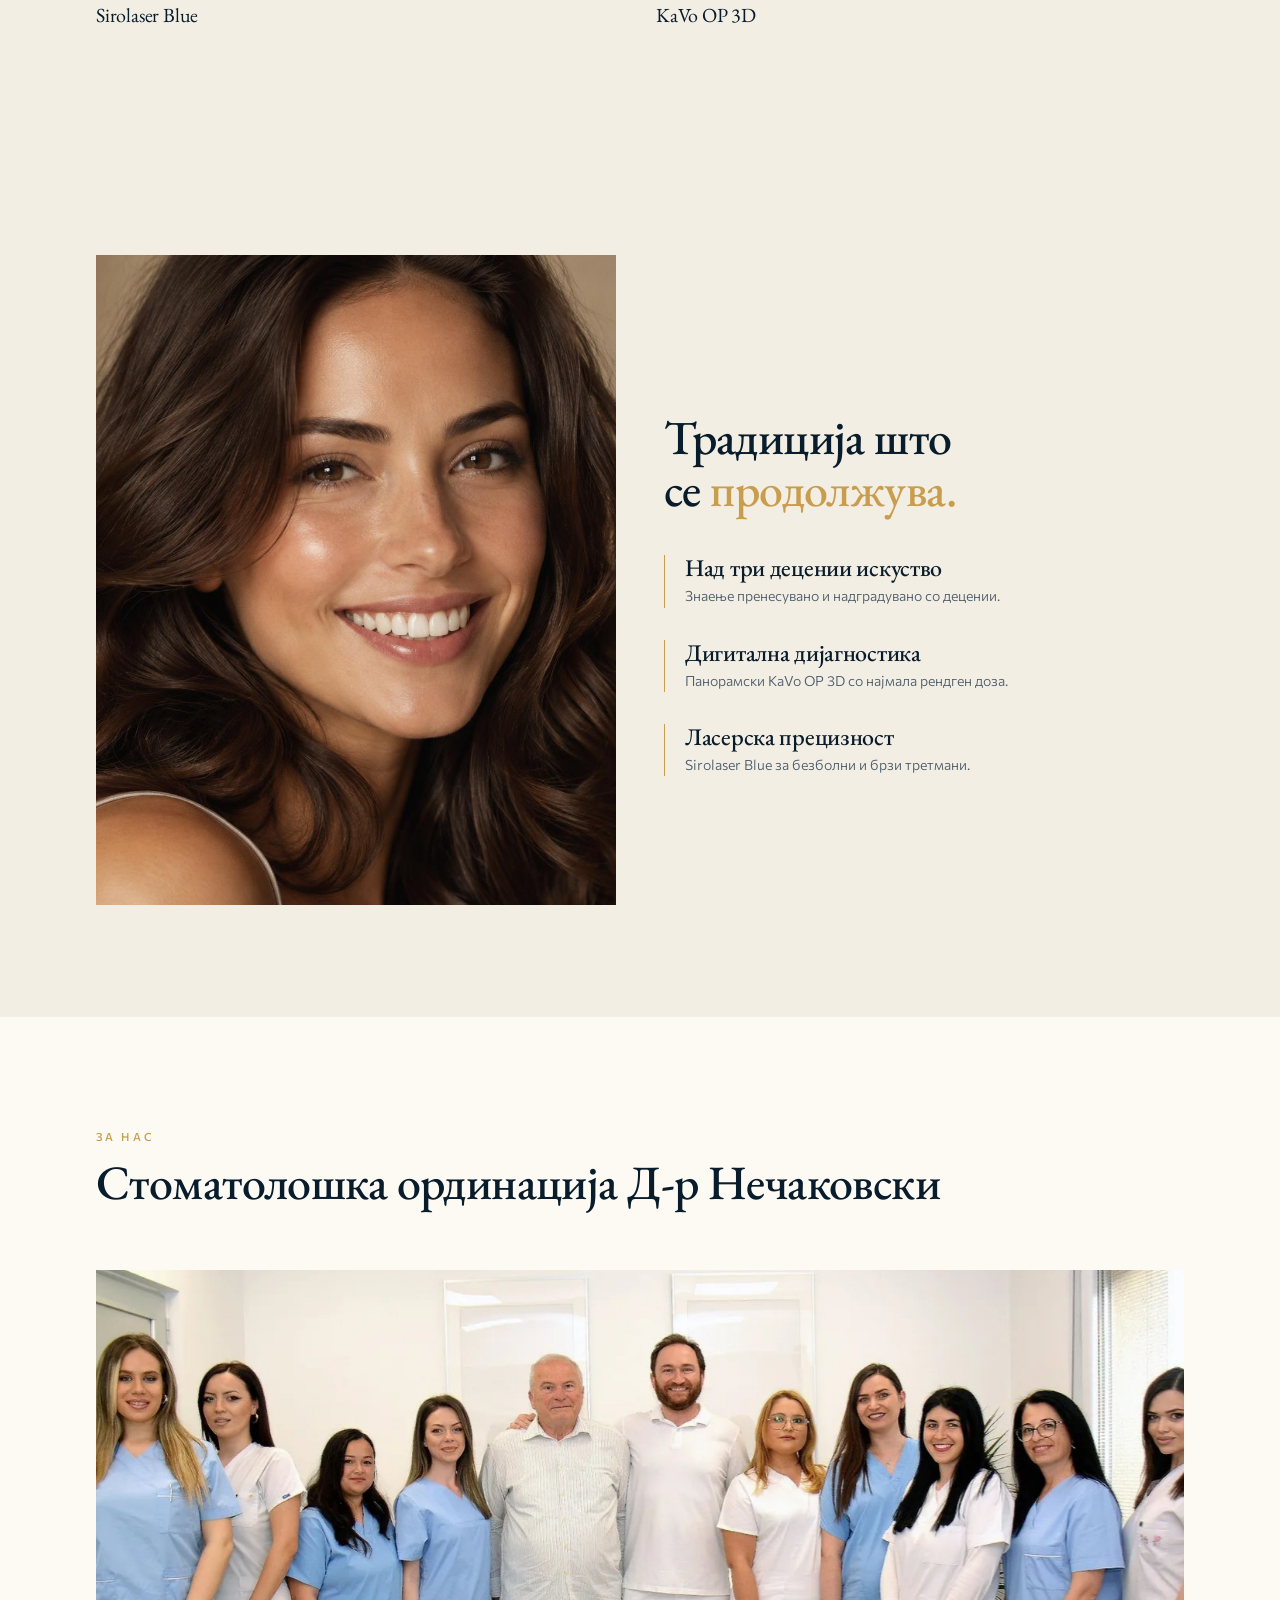
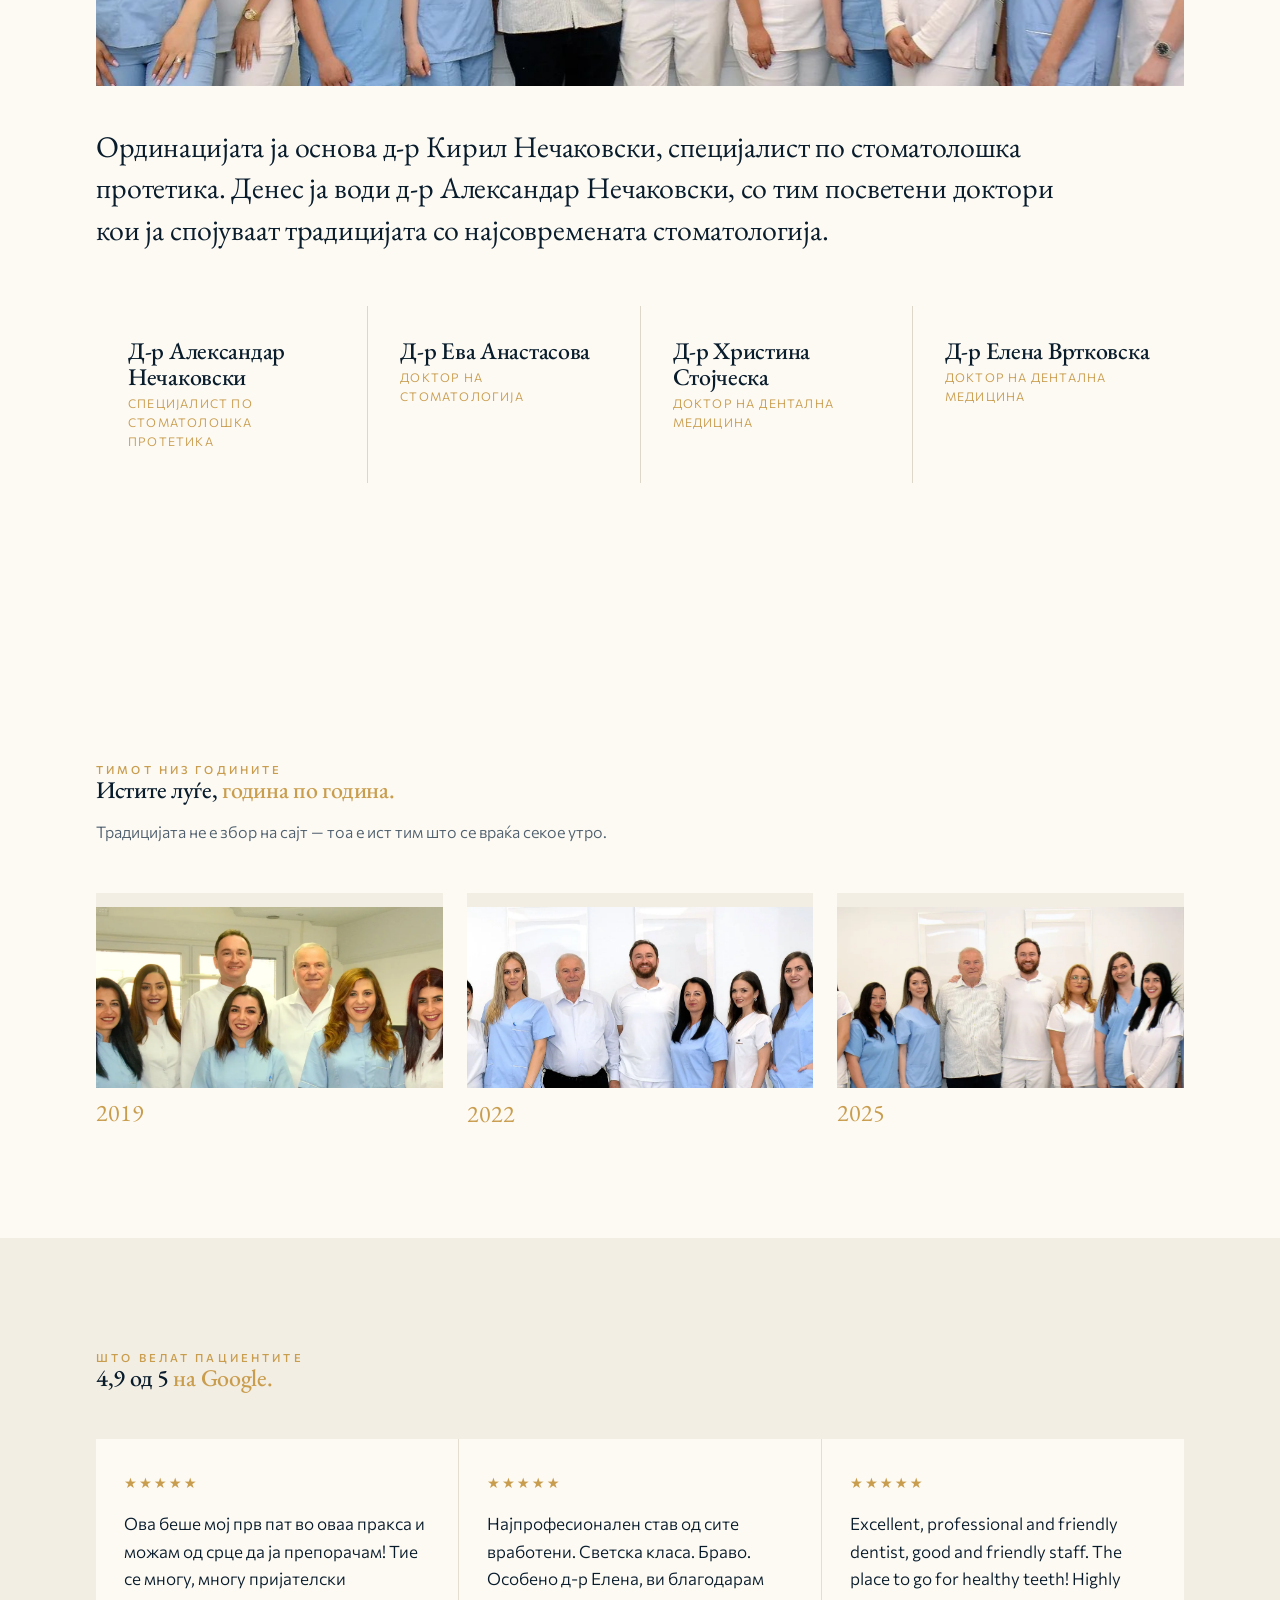
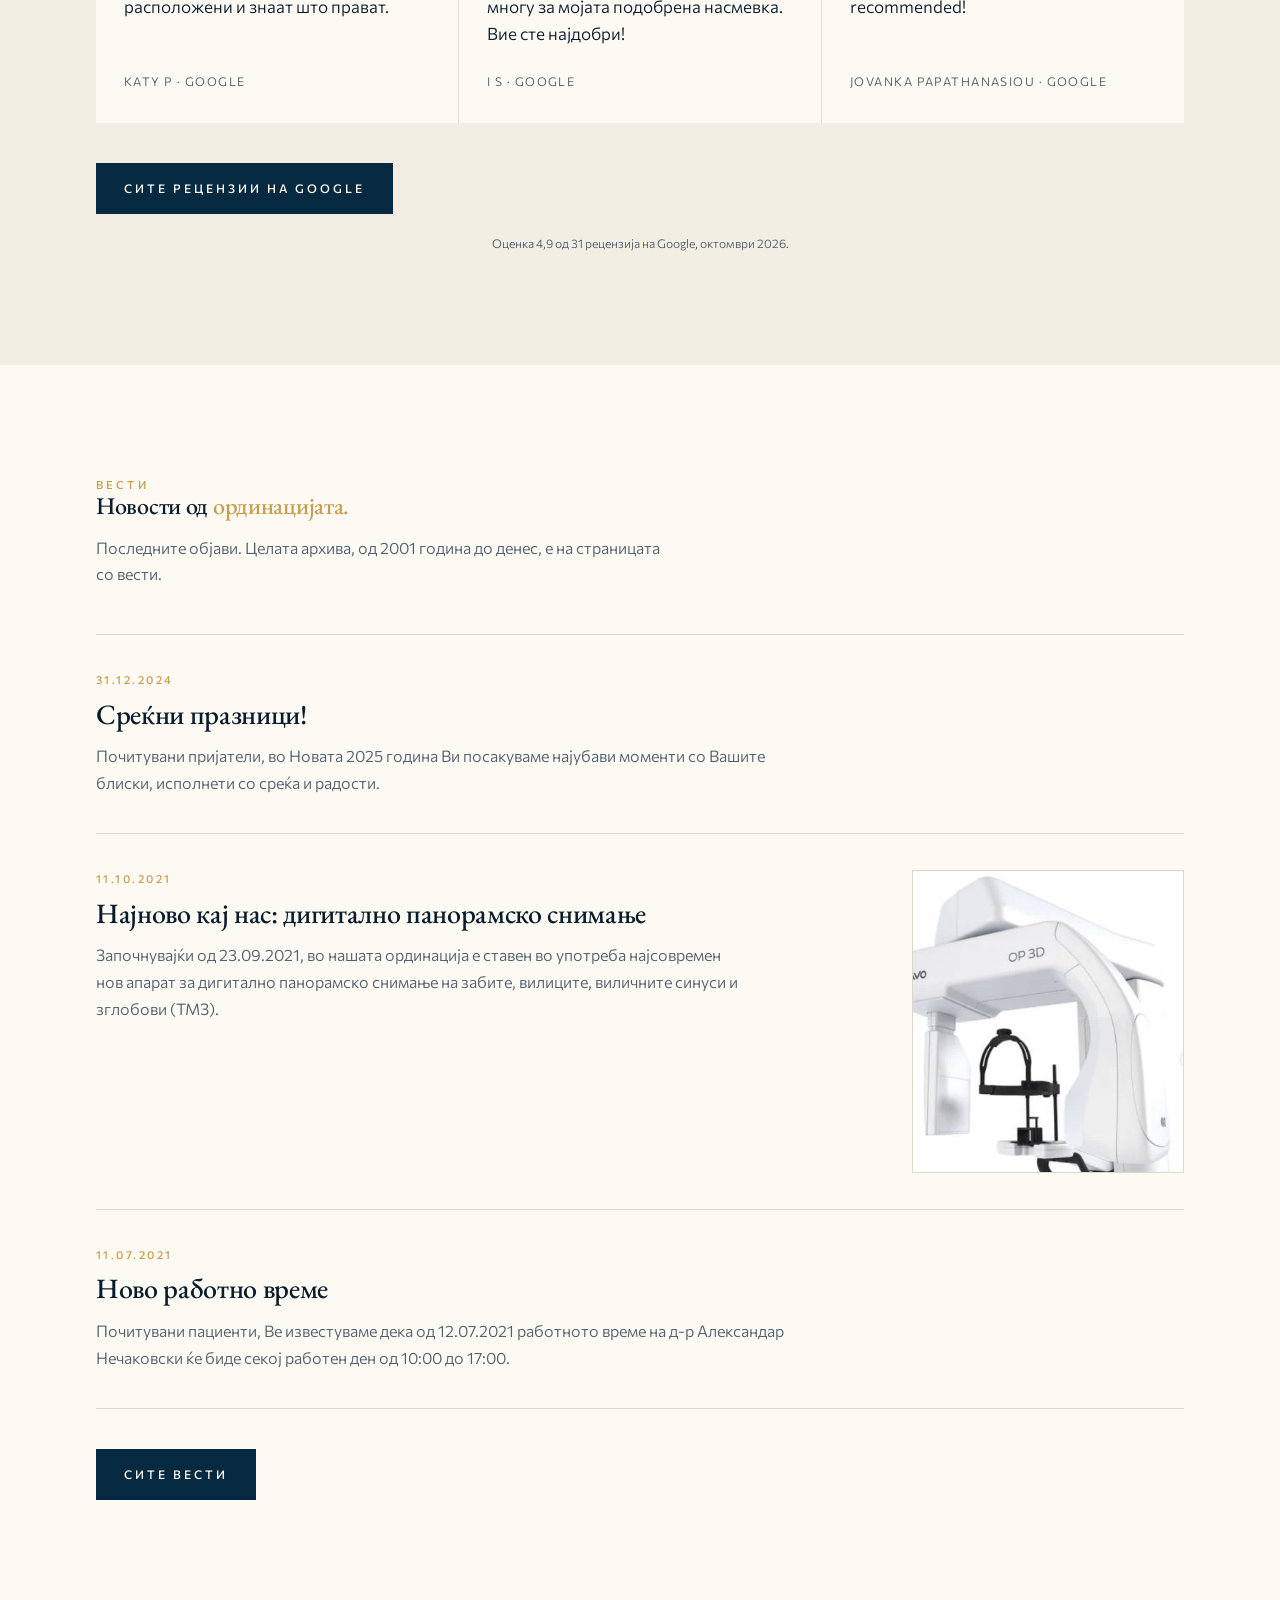
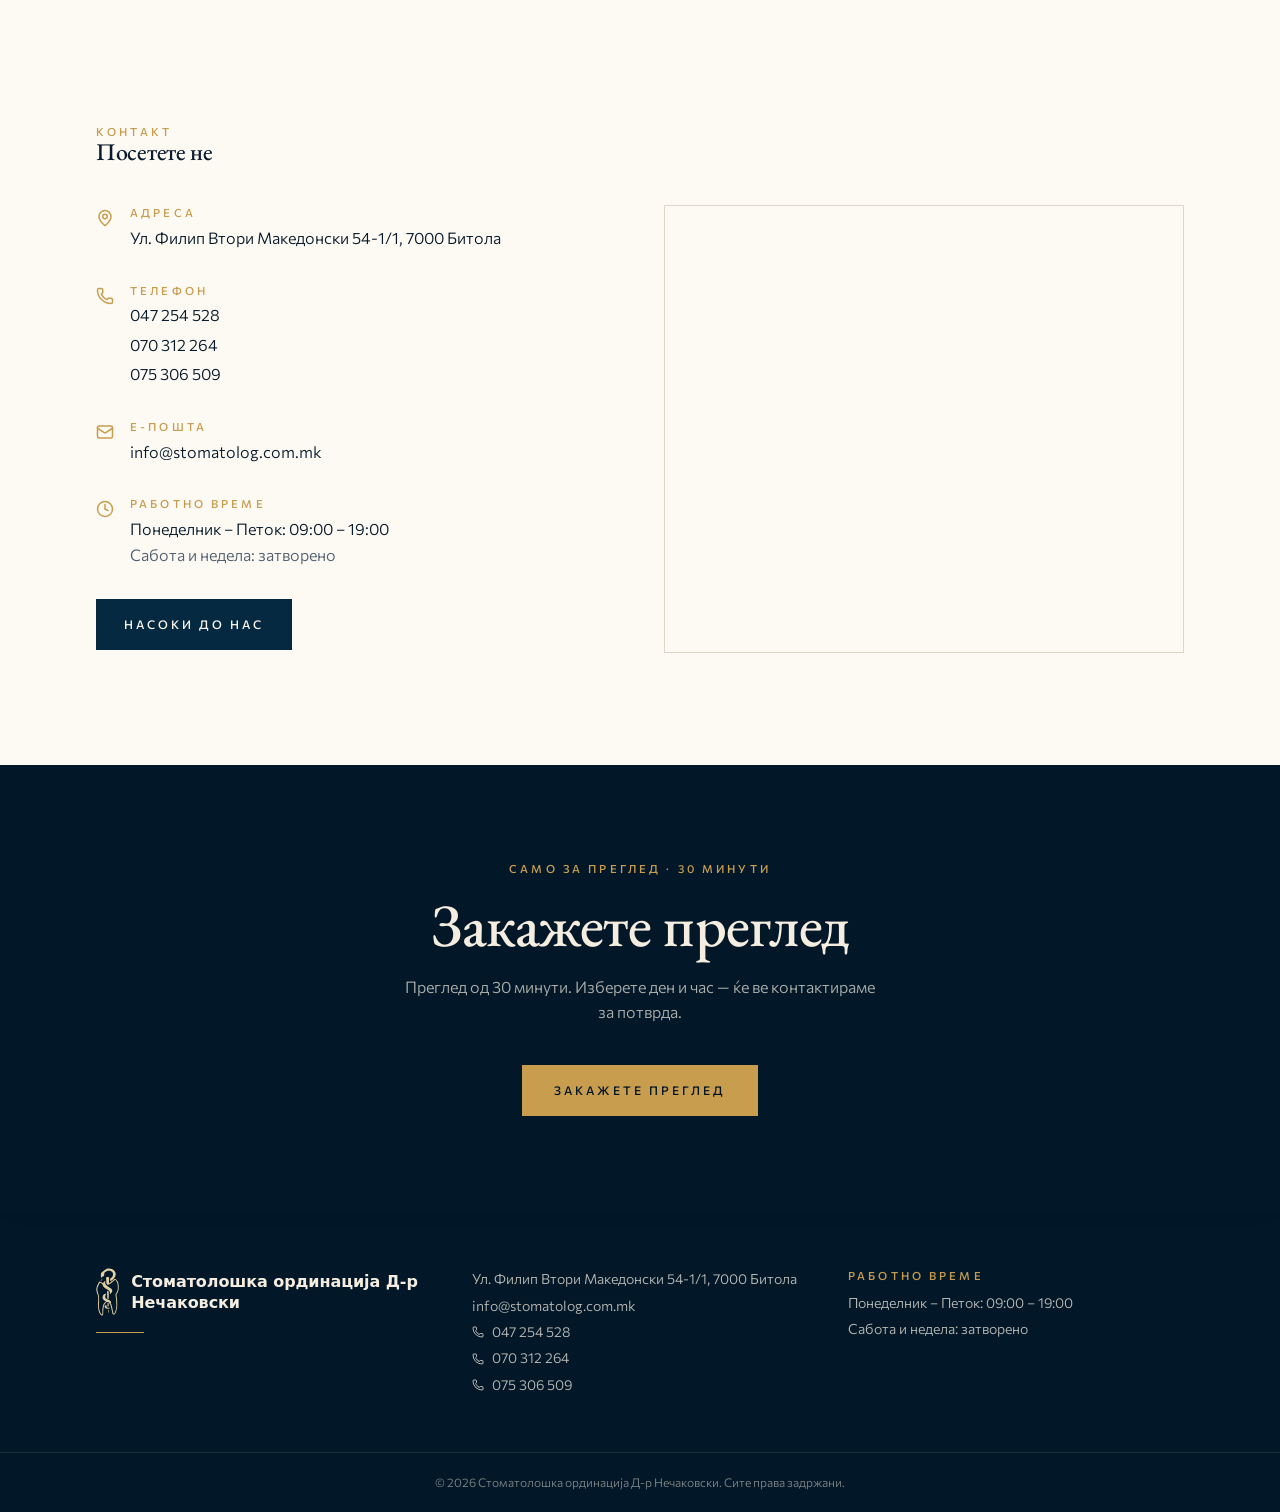
==== commit f39e7692: "The hero photograph was the one they rejected; their mark takes its place `hero.jpg` is the full-siz" ====
--- a/index.html
+++ b/index.html
@@ -11,7 +11,6 @@
 <meta property="og:description" content="Протетика, естетика, ласерска терапија. Закажете преглед онлајн.">
 <meta name="twitter:card" content="summary_large_image">
 <link rel="icon" href="assets/favicon.svg" type="image/svg+xml">
-<link rel="preload" as="image" href="assets/hero.jpg">
 <link rel="preconnect" href="https://fonts.googleapis.com">
 <link rel="preconnect" href="https://fonts.gstatic.com" crossorigin>
 <link rel="stylesheet" href="https://fonts.googleapis.com/css2?family=EB+Garamond:wght@400;500;600&family=Commissioner:wght@300;400;500;600&display=swap">
@@ -27,7 +26,7 @@
        sticky, so it holds still while the stack below scrolls up over it. -->
   <section class="hero-stage" id="pocetna">
     <div class="hero">
-      <img class="hero-img" src="assets/hero.jpg" alt="" width="1600" height="1006" fetchpriority="high">
+      <span class="hero-mark" aria-hidden="true"></span>
       <div class="hero-veil"></div>
       <div class="wrap hero-inner">
         <p class="eyebrow" data-i18n="heroEyebrow">Битола · од 1993</p>
--- a/assets/site.css
+++ b/assets/site.css
@@ -259,13 +259,29 @@
   background: var(--ink);
   color: var(--ink-foreground);
 }
-.hero-img {
+/* Their own mark, sunk into the background of the hero — the practice asked
+   for "запчето од логото како сенка на позадината". It is also what the hero
+   has in place of a photograph: the one that used to be here was the shot they
+   said was not them. Masked, like .brand-mark, so one cached logo.svg serves
+   both and follows currentColor. */
+.hero-mark {
   position: absolute;
-  inset: 0;
-  width: 100%;
-  height: 100%;
-  object-fit: cover;
-  opacity: .4;
+  top: 50%;
+  right: 5%;
+  translate: 0 -50%;
+  /* 72, not 84: it starts the scroll zoomed to 1.18, and 84 clipped the crown */
+  height: 72%;
+  aspect-ratio: 306 / 635;      /* the artwork */
+  background: currentColor;
+  color: var(--gold);
+  opacity: .12;
+  -webkit-mask: url(logo.svg) center / contain no-repeat;
+  mask: url(logo.svg) center / contain no-repeat;
+}
+/* Narrow, the hero is content-tall rather than screen-tall, so 84% of it makes
+   a mark wider than the phone. Size it off the width here. */
+@media (max-width: 40rem) {
+  .hero-mark { height: auto; width: 54%; right: -6%; }
 }
 .hero-veil {
   position: absolute;
@@ -835,8 +851,9 @@
 }
 .pin-hero .hero-inner { padding-block: 0; }
 
-/* the photograph settles back out of its own zoom as you scroll */
-.hero-img {
+/* the mark settles back out of its own zoom as you scroll, the way the
+   photograph used to */
+.hero-mark {
   transform: scale(calc(1.18 - var(--p, 1) * .18));
   transform-origin: 50% 45%;
   will-change: transform;
@@ -887,7 +904,7 @@
 @media (prefers-reduced-motion: reduce) {
   .hero-stage { height: auto !important; }
   .hero { position: static !important; height: auto !important; }
-  .hero-img { transform: none !important; }
+  .hero-mark { transform: none !important; }
   .hero-veil { opacity: 1 !important; }
   .hero-inner { transform: none !important; opacity: 1 !important; }
   .frame img { transform: none !important; }
